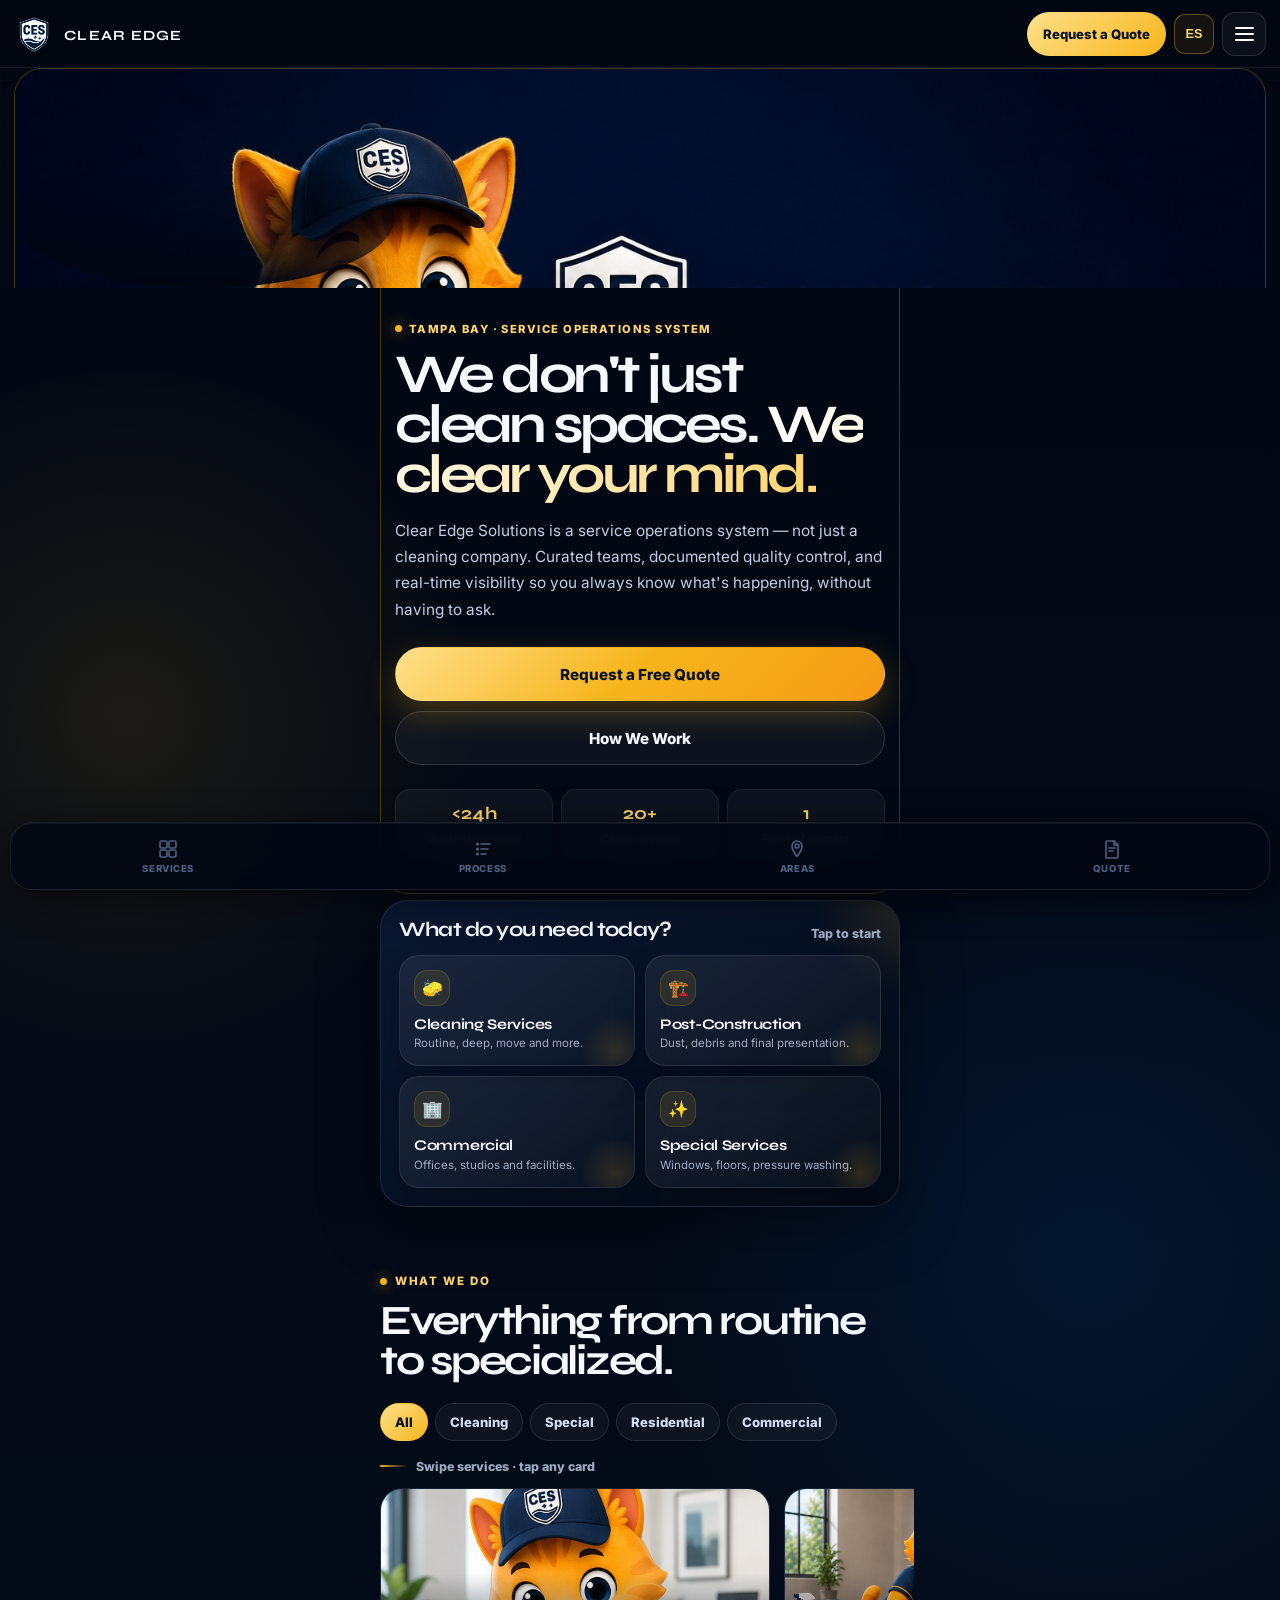
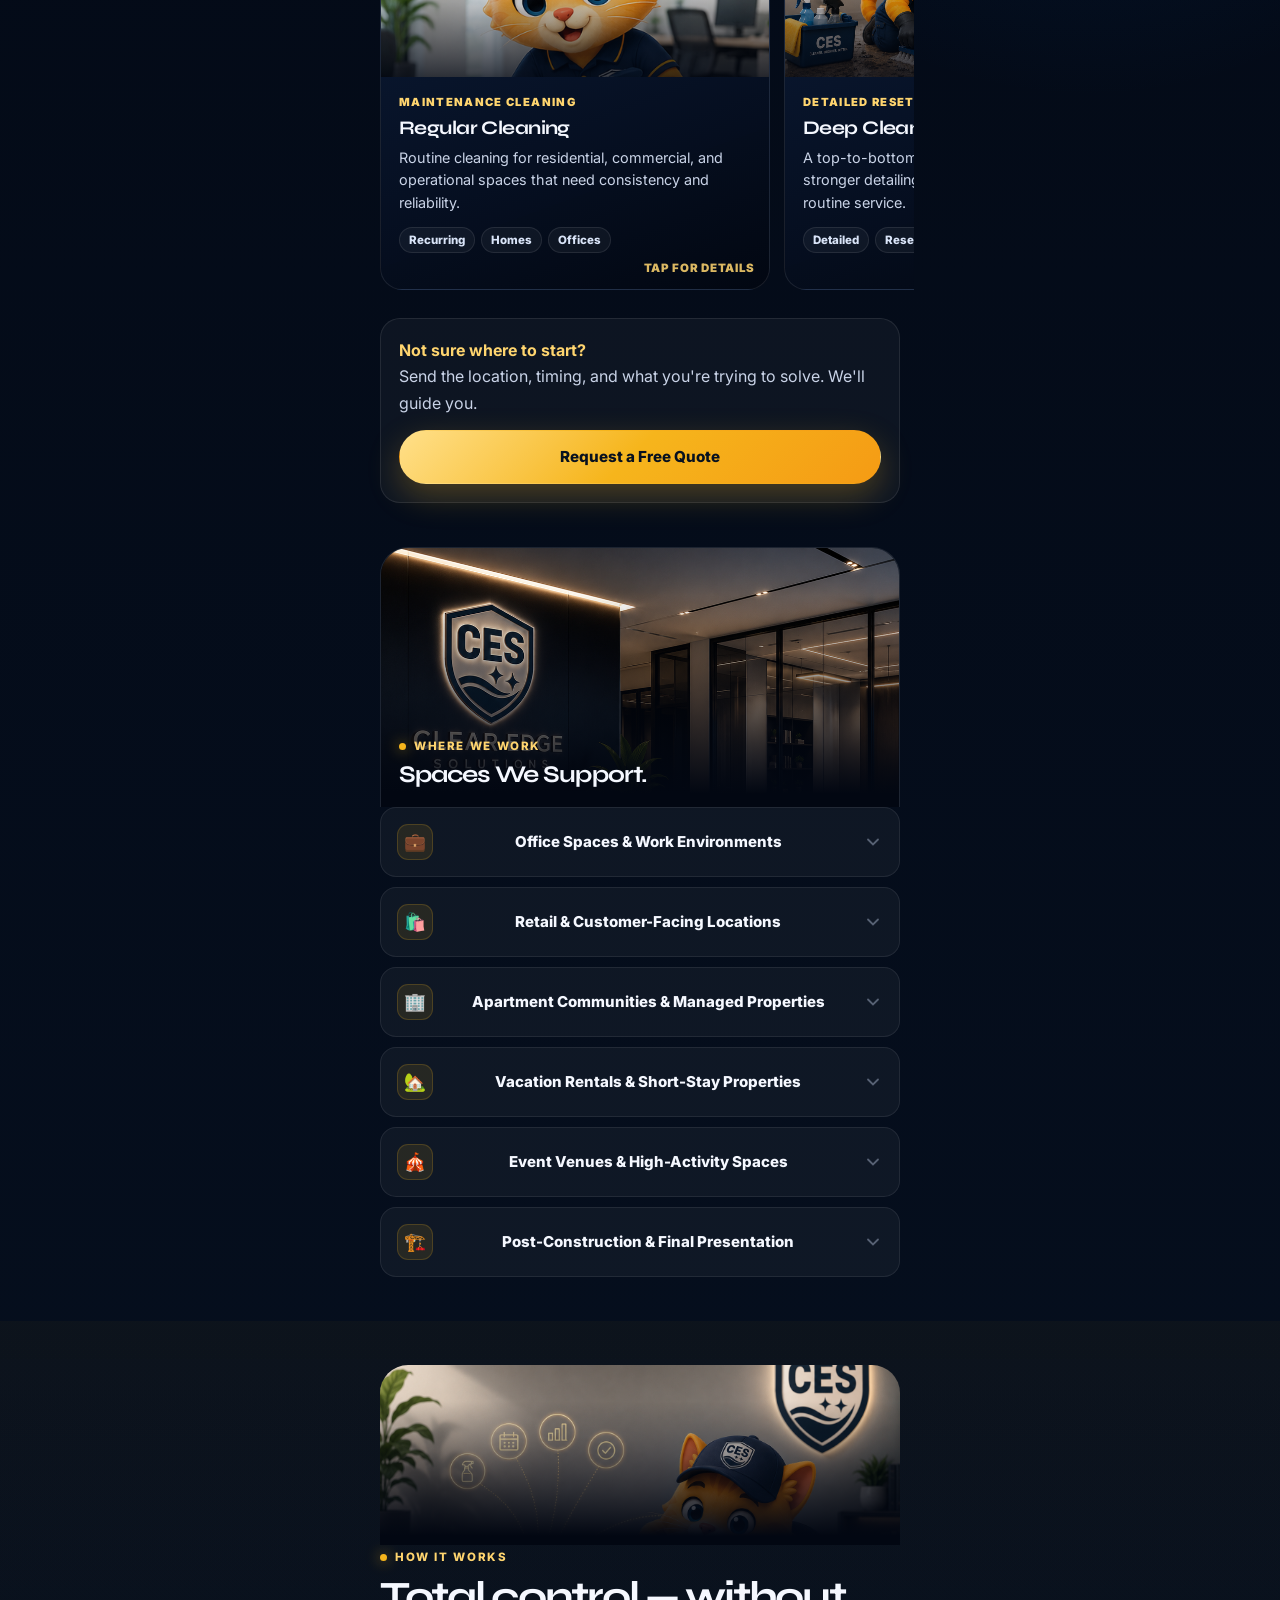
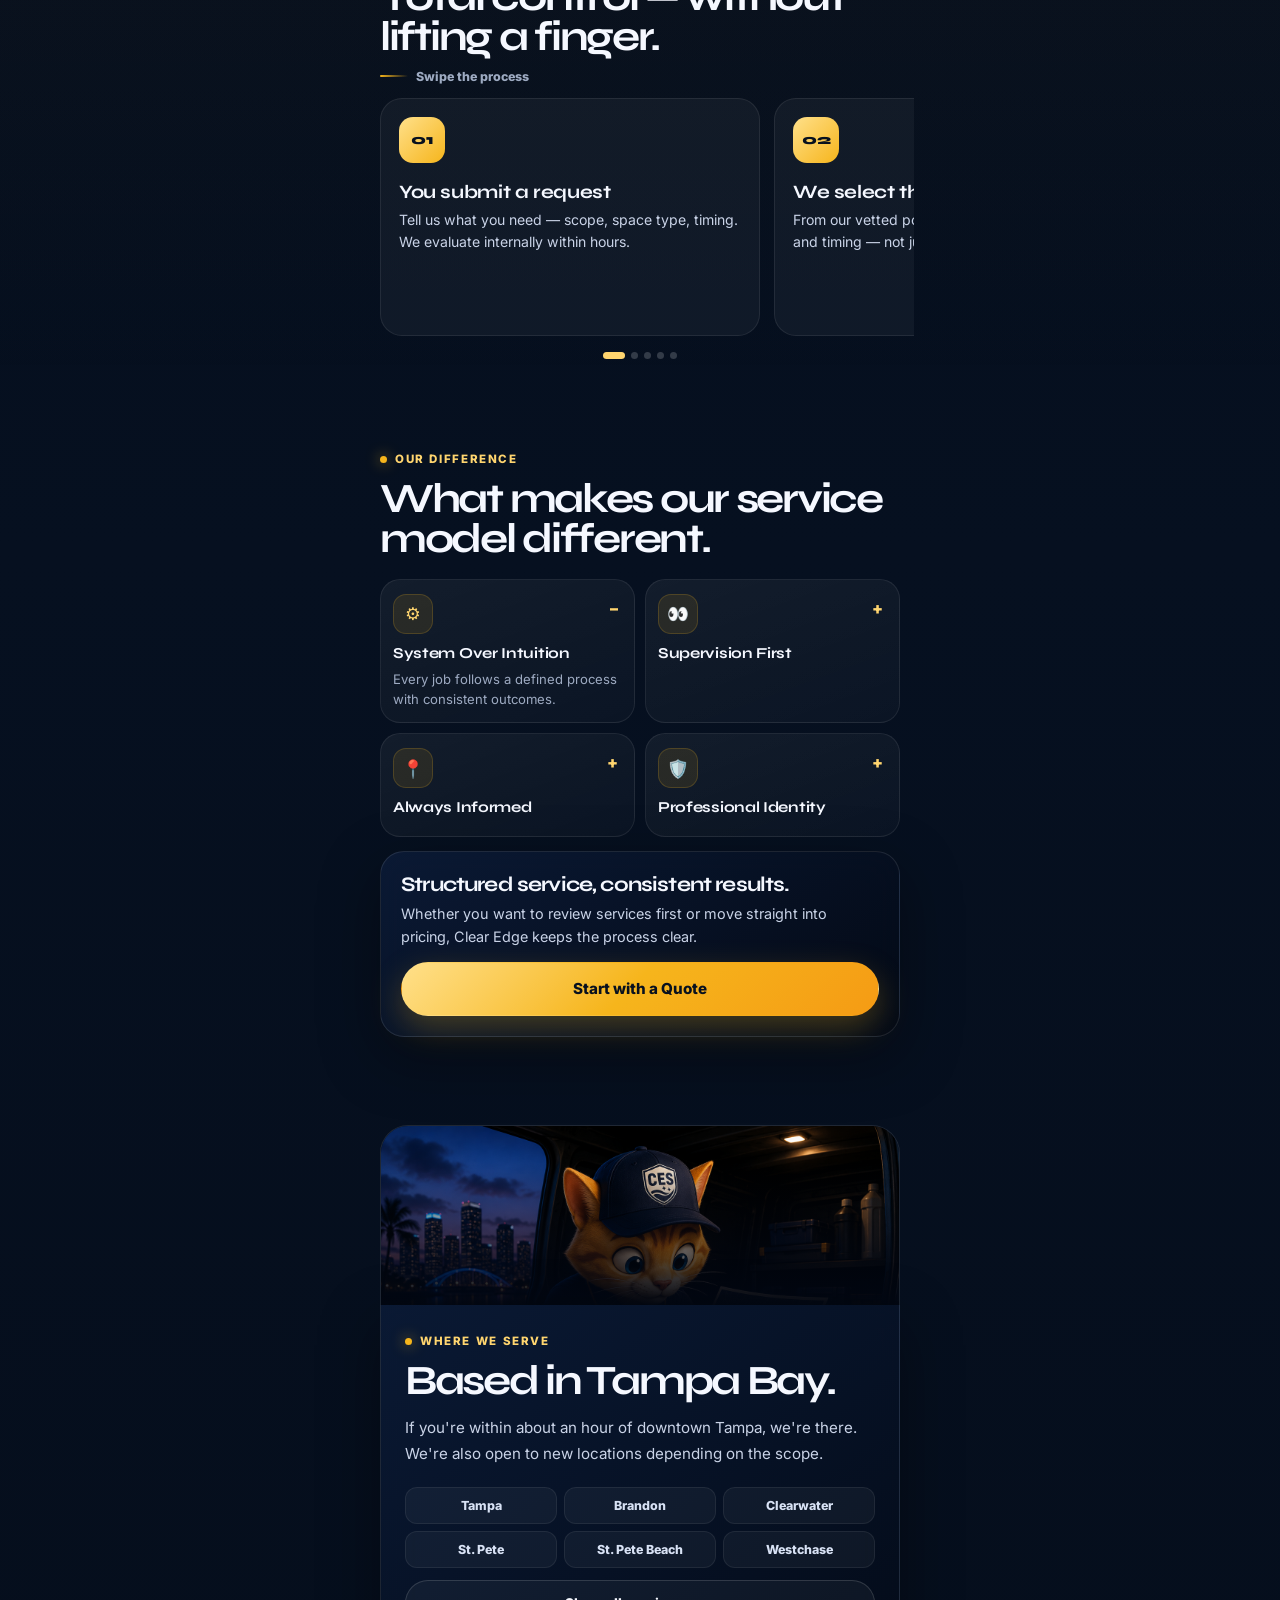
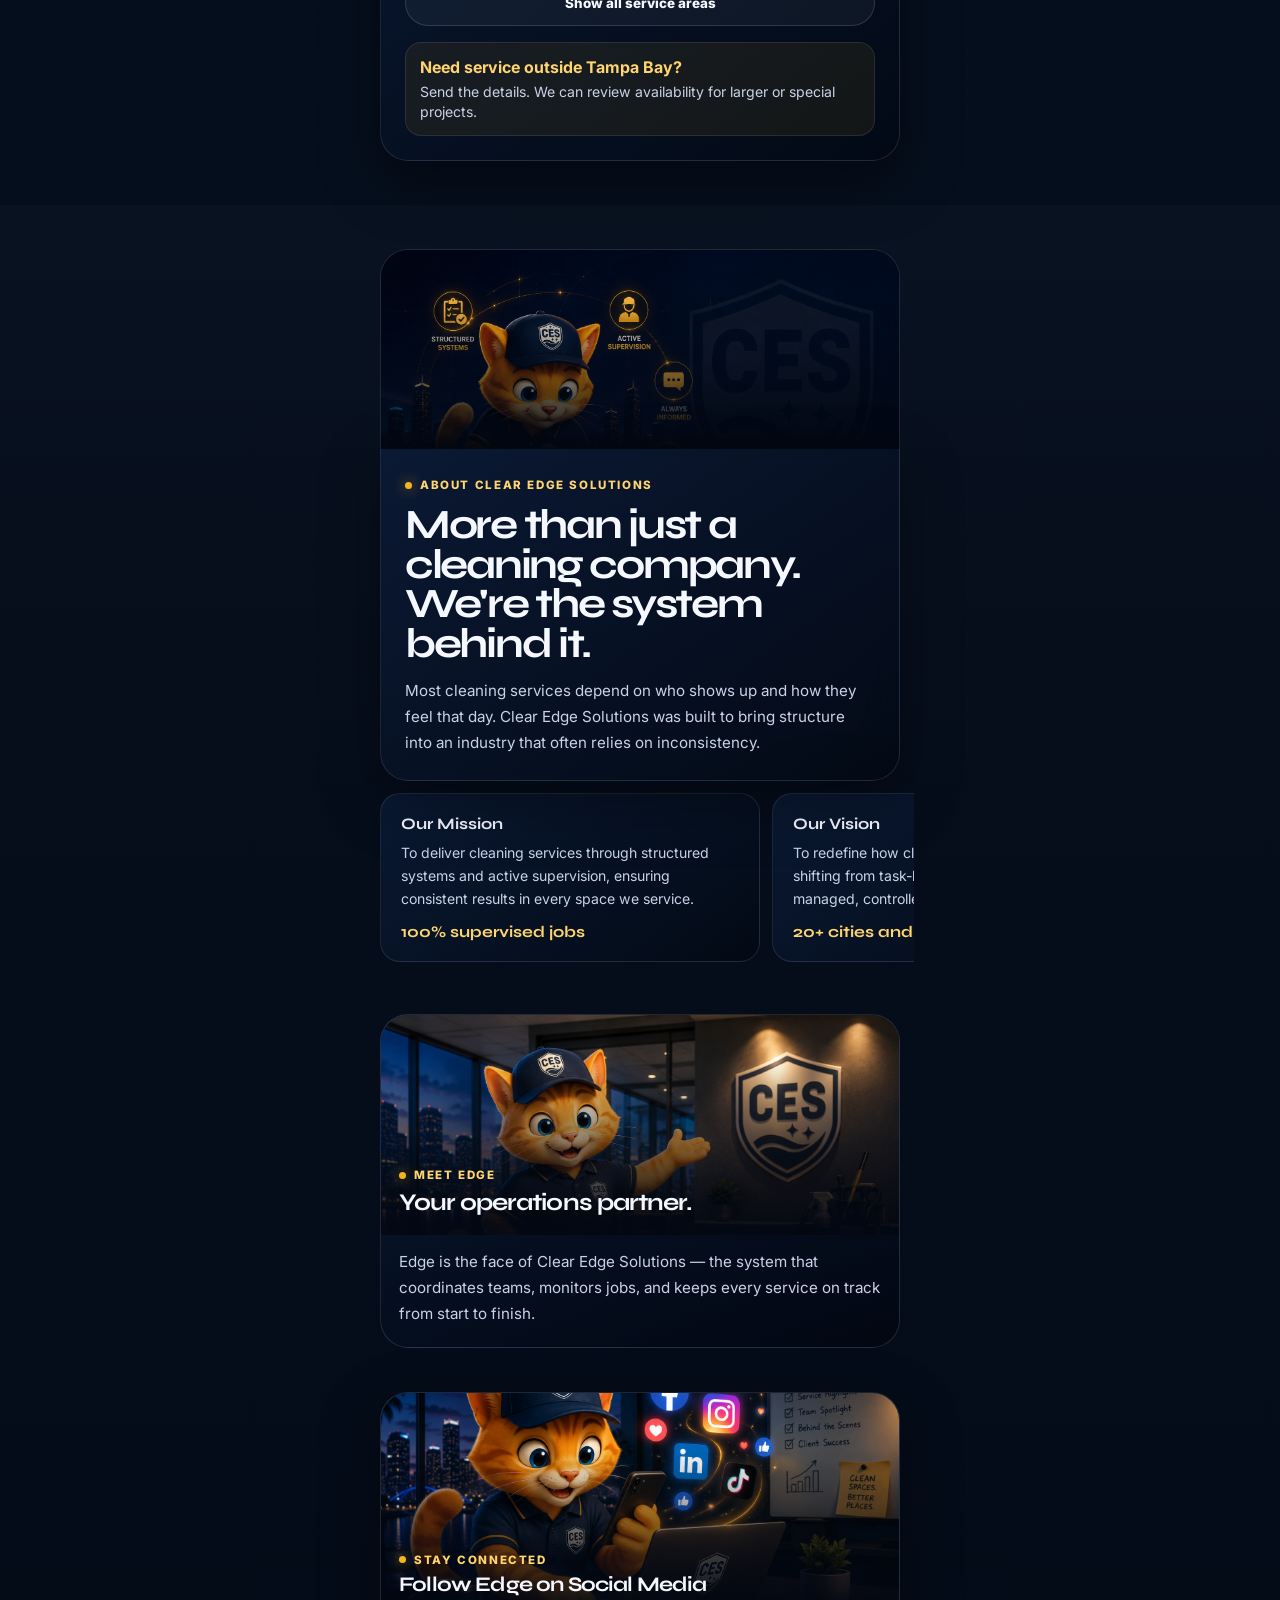
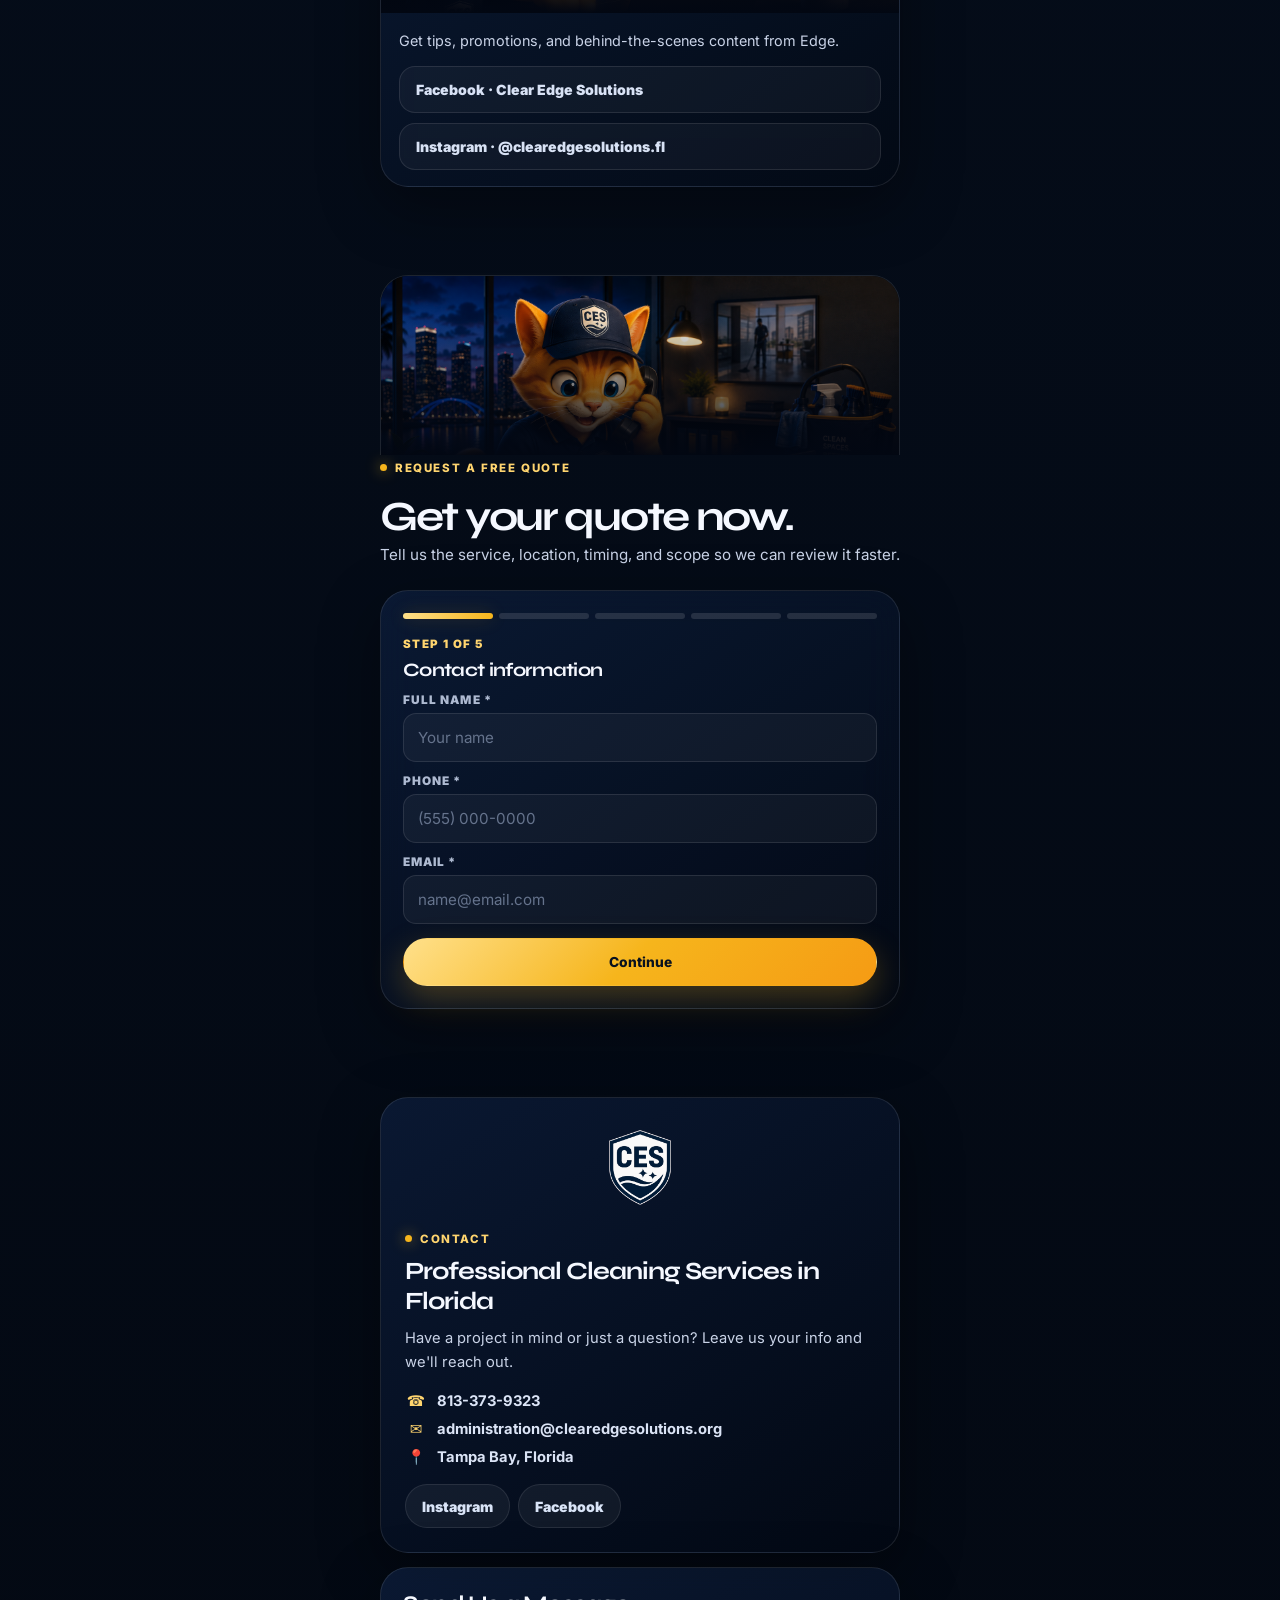
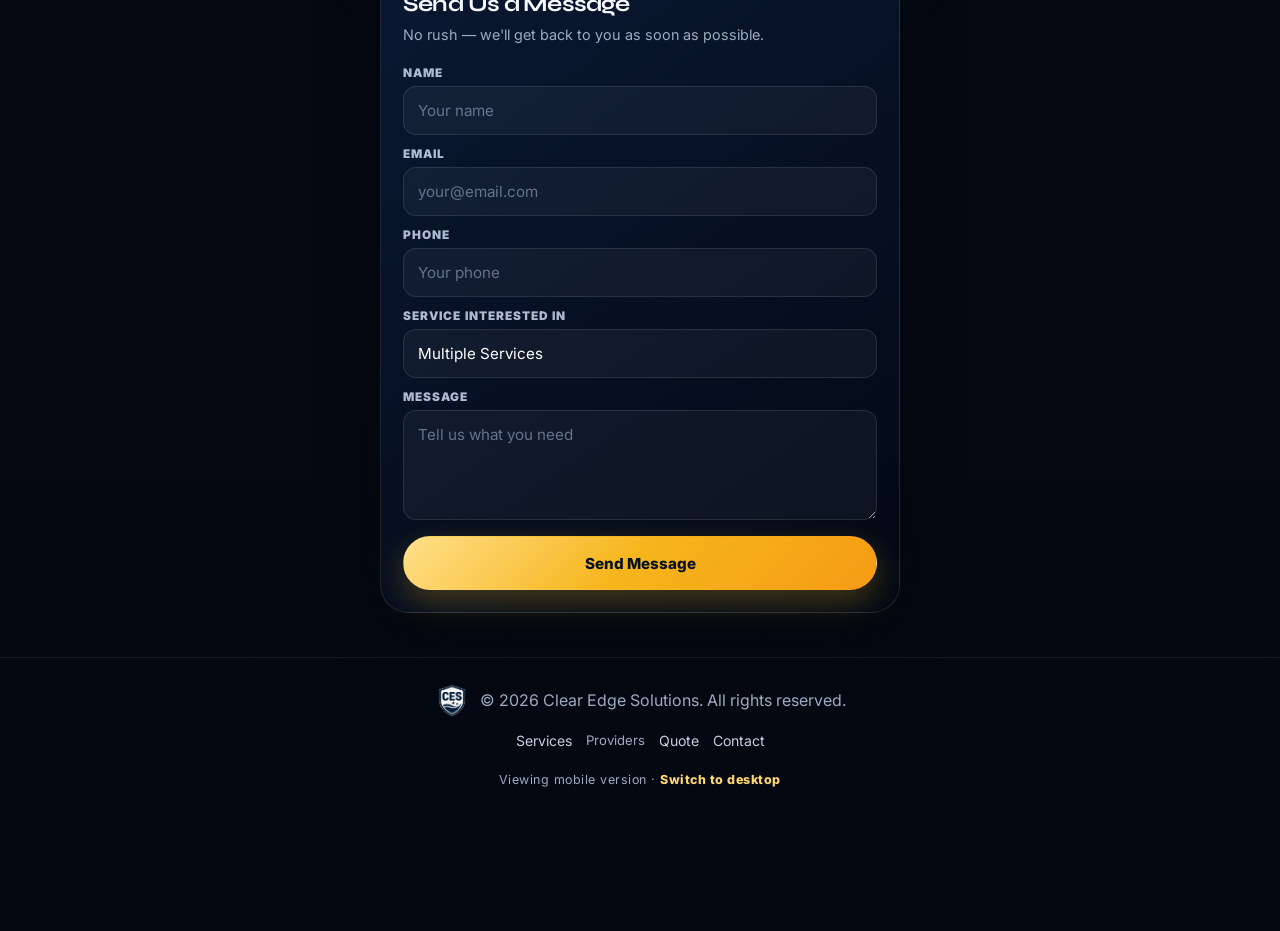
==== mobile.html @ 4d299917 "Add files via upload" ====
<!DOCTYPE html>
<html lang="en">
<head>
  <meta charset="utf-8" />
  <meta name="viewport" content="width=device-width, initial-scale=1, maximum-scale=1" />
  <title>Clear Edge Solutions — Mobile</title>
  <meta name="description" content="Professional cleaning services in Tampa Bay, Florida. Structured systems, reliable results." />
  <link rel="icon" type="image/png" href="assets/logo-ces.png" />
  <link rel="preconnect" href="https://fonts.googleapis.com">
  <link rel="preconnect" href="https://fonts.gstatic.com" crossorigin>
  <link href="https://fonts.googleapis.com/css2?family=Inter:wght@400;500;600;700;800;900&family=Syne:wght@600;700;800&display=swap" rel="stylesheet">
  <style>
    :root {
      --navy-950: #020712;
      --navy-900: #051123;
      --navy-850: #07172d;
      --navy-800: #0b1e3b;
      --navy-700: #0f2b52;
      --ink: #f5f8ff;
      --muted: #9eabc2;
      --muted-2: #c9d3e7;
      --gold: #f6b51c;
      --gold-2: #ffd56f;
      --orange: #ff9f1c;
      --line: rgba(255,255,255,.1);
      --glass: rgba(255,255,255,.055);
      --radius-xl: 28px;
      --radius-lg: 22px;
      --radius-md: 16px;
      --shadow: 0 20px 60px rgba(0,0,0,.36);
      --nav-h: 68px;
    }
    * { box-sizing: border-box; -webkit-tap-highlight-color: transparent; }
    html { scroll-behavior: smooth; overflow-x: hidden; }
    body {
      margin: 0;
      width: 100%;
      max-width: 100%;
      background:
        radial-gradient(circle at 10% 8%, rgba(246,181,28,.1), transparent 22rem),
        radial-gradient(circle at 85% 14%, rgba(0,88,180,.16), transparent 28rem),
        linear-gradient(180deg, var(--navy-950) 0%, #061020 42%, #030811 100%);
      color: var(--ink);
      font-family: Inter, system-ui, -apple-system, sans-serif;
      font-size: 16px;
      overflow-x: hidden;
    }
    body::before {
      content: "";
      position: fixed;
      inset: 0;
      pointer-events: none;
      background-image: linear-gradient(rgba(255,255,255,.02) 1px, transparent 1px),
        linear-gradient(90deg, rgba(255,255,255,.02) 1px, transparent 1px);
      background-size: 40px 40px;
      mask-image: linear-gradient(to bottom, rgba(0,0,0,.6), transparent 60%);
      z-index: -1;
    }
    img { display: block; max-width: 100%; }
    a { color: inherit; text-decoration: none; }
    .container { width: calc(100% - 28px); margin-inline: auto; max-width: 520px; }
    section { scroll-margin-top: calc(var(--nav-h) + 16px); }

    /* ── Tokens reused ── */
    .eyebrow {
      display: inline-flex; align-items: center; gap: 8px;
      color: var(--gold-2); font-weight: 800; letter-spacing: .14em;
      text-transform: uppercase; font-size: .72rem; width: fit-content;
    }
    .eyebrow::before {
      content: ""; width: 7px; height: 7px; border-radius: 999px;
      background: var(--gold); box-shadow: 0 0 14px rgba(246,181,28,.75); flex-shrink: 0;
    }
    .section-title {
      font-family: Syne, Inter, sans-serif;
      font-size: clamp(1.9rem, 7.5vw, 2.6rem);
      line-height: .96; letter-spacing: -.055em; margin: 12px 0 14px;
    }
    .section-sub { color: var(--muted-2); font-size: .95rem; line-height: 1.7; margin: 0; }
    .gold { color: var(--gold-2); }
    .surface {
      border: 1px solid var(--line);
      background: linear-gradient(145deg, rgba(12,28,57,.82), rgba(3,9,20,.82));
      box-shadow: var(--shadow); backdrop-filter: blur(18px);
    }
    .btn {
      display: inline-flex; align-items: center; justify-content: center; gap: 8px;
      min-height: 54px; padding: 0 22px; border-radius: 999px;
      border: 1px solid transparent; font-weight: 800; cursor: pointer;
      transition: transform .18s ease, box-shadow .18s ease;
      font-size: .95rem; font-family: inherit;
    }
    .btn-primary {
      color: #08111f;
      background: linear-gradient(135deg, #ffe08a, var(--gold) 48%, #f59b14);
      box-shadow: 0 12px 32px rgba(246,181,28,.26);
    }
    .btn-primary:active { transform: scale(.97); }
    .btn-secondary {
      color: var(--ink); border-color: rgba(255,255,255,.14);
      background: rgba(255,255,255,.045);
    }
    .btn-full { width: 100%; }

    /* ── Navigation ── */
    .nav {
      position: fixed; inset: 0 0 auto 0; height: var(--nav-h); z-index: 50;
      background: rgba(2,7,18,.82); border-bottom: 1px solid rgba(255,255,255,.08);
      backdrop-filter: blur(22px);
    }
    .nav-inner {
      height: 100%; display: flex; align-items: center;
      justify-content: space-between; gap: 10px;
      padding-inline: 14px;
    }
    .brand { display: flex; align-items: center; gap: 10px; }
    .brand-logo { width: 40px; height: 40px; object-fit: contain; }
    .brand-wordmark strong {
      font-family: Syne, Inter, sans-serif; font-size: .88rem;
      letter-spacing: .09em; text-transform: uppercase;
    }
    .brand-wordmark span { display: none; }
    .nav-right { display: flex; align-items: center; gap: 8px; }
    .nav-quote {
      display: flex; align-items: center; height: 44px; padding: 0 16px;
      border-radius: 999px; background: linear-gradient(135deg, #ffe08a, var(--gold));
      color: #08111f; font-weight: 800; font-size: .82rem; white-space: nowrap;
    }
    .lang-btn {
      width: 40px; height: 40px; border-radius: 11px;
      border: 1px solid rgba(246,181,28,.35); background: rgba(246,181,28,.08);
      color: var(--gold-2); font-weight: 900; font-size: .8rem; cursor: pointer;
      display: flex; align-items: center; justify-content: center;
    }
    .menu-btn {
      width: 44px; height: 44px; border-radius: 13px;
      border: 1px solid rgba(255,255,255,.12); background: rgba(255,255,255,.04);
      color: white; cursor: pointer; display: flex; flex-direction: column;
      align-items: center; justify-content: center; gap: 4px;
    }
    .menu-btn span { display: block; width: 19px; height: 2px; background: currentColor; border-radius: 99px; }
    .mobile-drawer {
      display: none; position: fixed; top: 0; right: 0; bottom: 0;
      width: min(80vw, 320px); z-index: 60;
      background: rgba(3,10,22,.97); border-left: 1px solid rgba(255,255,255,.1);
      backdrop-filter: blur(24px); box-shadow: -20px 0 60px rgba(0,0,0,.4);
      padding: 80px 20px 30px; flex-direction: column; gap: 6px;
      overflow-y: auto;
    }
    .mobile-drawer.open { display: flex; }
    .drawer-close {
      position: absolute; top: 18px; right: 18px; width: 44px; height: 44px;
      border-radius: 50%; border: 1px solid rgba(255,255,255,.15);
      background: rgba(255,255,255,.05); color: white; cursor: pointer;
      font-size: 1.25rem; display: flex; align-items: center; justify-content: center;
    }
    .mobile-drawer a {
      padding: 14px 16px; border-radius: 14px; color: #d5dfef;
      font-weight: 800; font-size: 1rem; transition: .15s ease;
    }
    .mobile-drawer a:active { background: rgba(246,181,28,.1); color: var(--gold-2); }
    .drawer-overlay {
      display: none; position: fixed; inset: 0; z-index: 59;
      background: rgba(0,0,0,.4); backdrop-filter: blur(2px);
    }
    .drawer-overlay.open { display: block; }

    /* ── Hero ── */
    .hero { padding-top: var(--nav-h); }
    .hero-stage {
      width: 100%; height: 380px; position: relative; overflow: hidden;
      background:
        radial-gradient(circle at 42% 20%, rgba(246,181,28,.2), transparent 18rem),
        radial-gradient(circle at 88% 70%, rgba(27,112,220,.18), transparent 18rem),
        linear-gradient(160deg, rgba(16,39,76,.9), rgba(3,8,18,.98));
      border-bottom: 1px solid rgba(246,181,28,.15);
    }
    .hero-stage::after {
      content: ""; position: absolute; width: 380px; height: 380px;
      left: -120px; bottom: -150px; border-radius: 50%;
      background: radial-gradient(circle, rgba(246,181,28,.22), transparent 65%);
      animation: heroGlow 6s ease-in-out infinite alternate;
    }
    .hero-logo-bg {
      position: absolute; width: 75%; right: -10%; top: 5%;
      opacity: .06; filter: grayscale(1); z-index: 0;
    }
    .hero-motion-lines {
      position: absolute; inset: 0; pointer-events: none; z-index: 2; overflow: hidden;
    }
    .hero-motion-lines span {
      position: absolute; height: 2px; border-radius: 999px;
      background: linear-gradient(90deg, transparent, rgba(255,213,111,.8), transparent);
      filter: drop-shadow(0 0 8px rgba(246,181,28,.4));
      opacity: .55; transform: rotate(-12deg);
      animation: motionSweep 3.8s linear infinite;
    }
    .hero-motion-lines span:nth-child(1) { width: 200px; top: 40%; left: -28%; animation-delay: 0s; }
    .hero-motion-lines span:nth-child(2) { width: 140px; top: 62%; left: -35%; animation-delay: 1.3s; opacity: .35; }
    .hero-motion-lines span:nth-child(3) { width: 170px; top: 78%; left: -30%; animation-delay: 2.5s; opacity: .45; }
    .hero-sparkles { position: absolute; inset: 0; pointer-events: none; z-index: 5; }
    .hero-sparkles span {
      position: absolute; width: 8px; height: 8px; background: var(--gold-2);
      clip-path: polygon(50% 0, 64% 36%, 100% 50%, 64% 64%, 50% 100%, 36% 64%, 0 50%, 36% 36%);
      filter: drop-shadow(0 0 10px rgba(246,181,28,.7));
      animation: sparklePulse 2.8s ease-in-out infinite;
    }
    .hero-sparkles span:nth-child(1) { right: 16%; top: 28%; }
    .hero-sparkles span:nth-child(2) { right: 32%; bottom: 22%; animation-delay: .9s; transform: scale(.75); }
    .hero-sparkles span:nth-child(3) { left: 18%; top: 18%; animation-delay: 1.6s; transform: scale(.6); }
    .hero-mascot {
      position: absolute; width: min(74%, 300px);
      right: -4%; bottom: -2%; z-index: 4;
      filter: drop-shadow(0 24px 40px rgba(0,0,0,.44));
      animation: edgeFloat 4.8s ease-in-out infinite;
    }
    .hero-scene-card {
      position: absolute; left: 12px; top: 18px;
      width: 48%; border-radius: 18px; overflow: hidden;
      border: 1px solid rgba(255,255,255,.14); transform: rotate(-1.5deg);
      box-shadow: 0 18px 50px rgba(0,0,0,.38); z-index: 3;
    }
    .hero-scene-card img { width: 100%; aspect-ratio: 1; object-fit: cover; }
    .hero-scene-card::after {
      content: ""; position: absolute; inset: 0;
      background: linear-gradient(135deg, rgba(255,255,255,.14), transparent 28%);
    }
    .hero-copy {
      padding: 28px 14px 36px;
      background: linear-gradient(180deg, rgba(2,7,18,.12), transparent);
    }
    .hero-label {
      display: inline-flex; align-items: center; gap: 7px;
      color: var(--gold-2); font-weight: 800; letter-spacing: .13em;
      text-transform: uppercase; font-size: .7rem; margin-bottom: 14px;
    }
    .hero-label::before {
      content: ""; width: 7px; height: 7px; border-radius: 999px;
      background: var(--gold); box-shadow: 0 0 14px rgba(246,181,28,.75);
    }
    .hero h1 {
      font-family: Syne, Inter, sans-serif;
      font-size: clamp(2.5rem, 10vw, 3.4rem);
      line-height: .92; letter-spacing: -.065em; margin: 0 0 18px;
    }
    .hero h1 span {
      background: linear-gradient(90deg, #fff, var(--gold-2));
      -webkit-background-clip: text; background-clip: text; color: transparent;
    }
    .hero-text { color: #c4cee2; line-height: 1.72; font-size: .96rem; margin: 0 0 24px; }
    .hero-ctas { display: flex; flex-direction: column; gap: 10px; margin-bottom: 24px; }
    .hero-trust { display: grid; grid-template-columns: repeat(3,1fr); gap: 8px; }
    .trust-item {
      padding: 13px 10px; border-radius: 15px;
      background: rgba(255,255,255,.042); border: 1px solid rgba(255,255,255,.075);
      text-align: center;
    }
    .trust-item strong {
      display: block; color: var(--gold-2);
      font-family: Syne, Inter, sans-serif; font-size: 1.1rem; margin-bottom: 3px;
    }
    .trust-item span { color: var(--muted); font-size: .72rem; line-height: 1.3; }

    /* ── Section spacing ── */
    .section-pad { padding: 44px 0; }
    .section-head { margin-bottom: 22px; }

    /* ── Services ── */
    .filter-row {
      display: flex; gap: 7px; overflow-x: auto; padding-bottom: 6px;
      scrollbar-width: none; -webkit-overflow-scrolling: touch; margin-bottom: 18px;
    }
    .filter-row::-webkit-scrollbar { display: none; }
    .filter-btn {
      border: 1px solid rgba(255,255,255,.1); background: rgba(255,255,255,.04);
      color: #d3ddf0; font-weight: 800; border-radius: 999px;
      padding: 10px 14px; cursor: pointer; white-space: nowrap; flex-shrink: 0;
      font-size: .82rem; font-family: inherit;
    }
    .filter-btn.active, .filter-btn:active {
      color: #08111f;
      background: linear-gradient(135deg, #ffe08a, var(--gold));
      border-color: rgba(246,181,28,.45);
    }
    .services-list { display: grid; gap: 12px; }
    .svc-card {
      border-radius: var(--radius-lg); overflow: hidden; position: relative;
      border: 1px solid rgba(255,255,255,.09);
      background: linear-gradient(160deg, rgba(13,31,61,.92), rgba(2,7,18,.98));
      cursor: pointer; transition: border-color .22s ease;
    }
    .svc-card:active { border-color: rgba(246,181,28,.35); }
    .svc-art { height: 200px; overflow: hidden; position: relative; background: #09172d; }
    .svc-art::after {
      content: ""; position: absolute; inset: 0;
      background: linear-gradient(180deg, transparent 45%, rgba(2,7,18,.78));
    }
    .svc-art img { width: 100%; height: 100%; object-fit: cover; }
    .svc-body { padding: 18px; }
    .svc-kicker { color: var(--gold-2); font-size: .7rem; font-weight: 900; letter-spacing: .12em; text-transform: uppercase; }
    .svc-body h3 { font-family: Syne, Inter, sans-serif; margin: 7px 0 8px; font-size: 1.2rem; letter-spacing: -.03em; }
    .svc-body p { color: var(--muted-2); line-height: 1.58; margin: 0 0 12px; font-size: .9rem; }
    .svc-tags { display: flex; flex-wrap: wrap; gap: 6px; }
    .svc-tags span {
      color: #d9e4f8; border: 1px solid rgba(255,255,255,.09);
      background: rgba(255,255,255,.045); border-radius: 999px;
      padding: 5px 9px; font-size: .72rem; font-weight: 800;
    }
    .svc-badge {
      position: absolute; width: 36px; height: 36px; right: 14px; top: -50px;
      padding: 6px; object-fit: contain; border-radius: 50%;
      background: rgba(2,7,18,.82); border: 1px solid rgba(246,181,28,.4);
      box-shadow: 0 8px 18px rgba(0,0,0,.4); z-index: 3;
    }
    .svc-card[data-hidden="true"] { display: none; }

    /* ── Spaces ── */
    .spaces-hero {
      width: 100%; height: 260px; border-radius: var(--radius-xl) var(--radius-xl) 0 0;
      overflow: hidden; position: relative; margin-bottom: 0;
      border: 1px solid rgba(255,255,255,.1); border-bottom: none;
    }
    .spaces-hero img { width: 100%; height: 100%; object-fit: cover; object-position: center 38%; }
    .spaces-hero::after {
      content: ""; position: absolute; inset: 0;
      background: linear-gradient(180deg, transparent 18%, rgba(2,7,18,1) 95%);
    }
    .spaces-hero-copy {
      position: absolute; bottom: 18px; left: 18px; right: 18px; z-index: 2;
    }
    .spaces-hero-copy h2 {
      font-family: Syne, Inter, sans-serif; font-size: 1.5rem;
      letter-spacing: -.04em; margin: 6px 0 0;
    }
    .spaces-accordion { display: grid; gap: 10px; }
    .space-item {
      border-radius: var(--radius-md); border: 1px solid rgba(255,255,255,.08);
      background: rgba(255,255,255,.042); overflow: hidden;
    }
    .space-toggle {
      display: flex; align-items: center; justify-content: space-between;
      gap: 12px; padding: 16px 16px; cursor: pointer; font-weight: 800;
      font-size: .94rem;
    }
    .space-toggle .icon {
      width: 36px; height: 36px; border-radius: 11px; flex-shrink: 0;
      display: grid; place-items: center; background: rgba(246,181,28,.1);
      border: 1px solid rgba(246,181,28,.18); color: var(--gold-2); font-size: 1.1rem;
    }
    .space-toggle .chevron {
      width: 20px; height: 20px; flex-shrink: 0; opacity: .5; transition: transform .2s ease;
    }
    .space-item.open .chevron { transform: rotate(180deg); }
    .space-content {
      max-height: 0; overflow: hidden; transition: max-height .28s ease;
    }
    .space-item.open .space-content { max-height: 300px; }
    .space-inner { padding: 0 16px 16px; color: var(--muted); line-height: 1.58; font-size: .9rem; }
    .space-inner ul {
      margin: 10px 0 0; padding: 0; list-style: none;
      display: flex; flex-wrap: wrap; gap: 6px;
    }
    .space-inner li {
      border: 1px solid rgba(255,255,255,.09); background: rgba(255,255,255,.04);
      border-radius: 999px; padding: 5px 9px; color: #d9e4f8;
      font-size: .72rem; font-weight: 800;
    }

    /* ── Process ── */
    .process-img {
      width: 100%; height: 220px; border-radius: var(--radius-xl) var(--radius-xl) 0 0;
      overflow: hidden; position: relative; margin-bottom: 0;
      border-bottom: none;
    }
    .process-img img { width: 100%; height: 100%; object-fit: cover; object-position: center 22%; }
    .process-img::after {
      content: ""; position: absolute; inset: 0;
      background: linear-gradient(180deg, transparent 20%, rgba(2,7,18,1) 95%);
    }
    .steps { display: grid; gap: 12px; }
    .step {
      display: grid; grid-template-columns: 52px 1fr; gap: 14px;
      padding: 18px; border-radius: 22px;
      background: rgba(255,255,255,.042); border: 1px solid rgba(255,255,255,.08);
    }
    .step-num {
      width: 46px; height: 46px; border-radius: 14px;
      display: grid; place-items: center; color: #07101e;
      background: linear-gradient(135deg, #ffe08a, var(--gold));
      font-weight: 900; font-family: Syne, Inter, sans-serif; font-size: .88rem;
    }
    .step h3 { margin: 0 0 6px; font-family: Syne, Inter, sans-serif; font-size: 1.05rem; letter-spacing: -.02em; }
    .step p { margin: 0; color: var(--muted-2); line-height: 1.6; font-size: .88rem; }

    /* ── Why ── */
    .why-grid { display: grid; grid-template-columns: 1fr 1fr; gap: 10px; margin-top: 20px; }
    .why-card {
      border-radius: 20px; padding: 18px;
      background: linear-gradient(160deg, rgba(255,255,255,.055), rgba(255,255,255,.022));
      border: 1px solid rgba(255,255,255,.08); position: relative; overflow: hidden;
    }
    .why-icon {
      width: 40px; height: 40px; display: grid; place-items: center;
      border-radius: 13px; background: rgba(246,181,28,.1);
      color: var(--gold-2); border: 1px solid rgba(246,181,28,.18);
      margin-bottom: 12px; font-size: 1.1rem;
    }
    .why-card h3 { margin: 0 0 7px; font-family: Syne, Inter, sans-serif; font-size: .95rem; letter-spacing: -.02em; }
    .why-card p { margin: 0; color: var(--muted); font-size: .82rem; line-height: 1.55; }
    .why-banner {
      margin-top: 14px; border-radius: var(--radius-xl); padding: 20px;
      display: grid; gap: 14px; align-items: center;
    }
    .why-banner h3 { font-family: Syne, Inter, sans-serif; font-size: 1.3rem; margin: 0 0 6px; letter-spacing: -.04em; }
    .why-banner p { margin: 0; color: var(--muted-2); font-size: .9rem; line-height: 1.55; }

    /* ── Areas ── */
    .areas-copy { border-radius: var(--radius-xl); padding: 24px; }
    .city-grid {
      display: grid; grid-template-columns: repeat(3,1fr); gap: 7px; margin-top: 20px;
    }
    .city {
      border-radius: 12px; padding: 10px 6px; text-align: center;
      background: rgba(255,255,255,.042); border: 1px solid rgba(255,255,255,.07);
      color: #d8e2f5; font-weight: 800; font-size: .78rem;
    }

    /* ── About ── */
    .about-card { border-radius: var(--radius-xl); padding: 24px; }
    .about-points { display: grid; gap: 10px; margin-top: 18px; }
    .about-point {
      padding: 14px; border-radius: 16px;
      background: rgba(255,255,255,.042); border: 1px solid rgba(255,255,255,.07);
      color: #d7e1f5; line-height: 1.55; font-size: .9rem;
    }
    .mission-grid { display: grid; gap: 10px; margin-top: 10px; }
    .mission-card {
      border-radius: 20px; padding: 20px;
      background: linear-gradient(145deg, rgba(12,28,57,.82), rgba(3,9,20,.82));
      border: 1px solid rgba(255,255,255,.1);
    }
    .mission-card h3 { margin: 0 0 8px; font-family: Syne, Inter, sans-serif; font-size: 1rem; }
    .mission-card p { margin: 0; color: var(--muted-2); line-height: 1.65; font-size: .88rem; }
    .mission-card strong { color: var(--gold-2); display: block; margin-top: 12px; font-family: Syne, Inter, sans-serif; font-size: 1rem; }

    /* ── Forms ── */
    .form-card { border-radius: var(--radius-xl); padding: 22px; }
    .form-card h3 { margin: 0 0 6px; font-family: Syne, Inter, sans-serif; font-size: 1.4rem; letter-spacing: -.035em; }
    .form-sub { color: var(--muted); margin: 0 0 20px; line-height: 1.6; font-size: .9rem; }
    .field { display: grid; gap: 6px; margin-bottom: 12px; }
    label { color: #aebad1; font-size: .74rem; text-transform: uppercase; letter-spacing: .09em; font-weight: 900; }
    input, select, textarea {
      width: 100%; border: 1px solid rgba(255,255,255,.1);
      background: rgba(255,255,255,.042); color: white; border-radius: 13px;
      padding: 14px 14px; font: inherit; font-size: .95rem; outline: none;
      transition: border-color .18s ease, box-shadow .18s ease;
      -webkit-appearance: none; appearance: none;
    }
    textarea { min-height: 110px; resize: vertical; }
    select option { background: #08172e; color: white; }
    input::placeholder, textarea::placeholder { color: #65738c; }
    input:focus, select:focus, textarea:focus {
      border-color: rgba(246,181,28,.45);
      box-shadow: 0 0 0 3px rgba(246,181,28,.09);
    }
    .form-section-title { font-family: Syne, Inter, sans-serif; font-weight: 800; font-size: 1rem; margin: 22px 0 10px; color: #fff; }
    .check-grid { display: grid; gap: 8px; }
    .check-card {
      display: flex; gap: 10px; align-items: flex-start; padding: 12px;
      border-radius: 14px; border: 1px solid rgba(255,255,255,.08);
      background: rgba(255,255,255,.032); color: #d8e2f5; font-weight: 700;
      font-size: .86rem; line-height: 1.35; cursor: pointer;
    }
    .check-card input { accent-color: var(--gold); width: auto; margin-top: 2px; border: none; background: none; padding: 0; flex-shrink: 0; }

    /* ── Contact ── */
    .contact-info { border-radius: var(--radius-xl); padding: 24px; margin-bottom: 14px; }
    .contact-logo { width: 88px; height: 88px; object-fit: contain; display: block; margin: 0 auto 16px; }
    .contact-info h2 { font-family: Syne, Inter, sans-serif; font-size: 1.5rem; letter-spacing: -.04em; margin: 0 0 12px; }
    .contact-lines { display: grid; gap: 10px; margin: 18px 0 0; }
    .contact-line { display: flex; gap: 10px; align-items: center; color: #dbe4f6; font-weight: 700; font-size: .92rem; }
    .contact-line span { color: var(--gold-2); width: 22px; text-align: center; flex-shrink: 0; }
    .socials { display: flex; gap: 8px; margin-top: 18px; flex-wrap: wrap; }
    .socials a {
      display: inline-flex; align-items: center; justify-content: center;
      height: 44px; padding: 0 16px; border-radius: 999px;
      background: rgba(255,255,255,.05); border: 1px solid rgba(255,255,255,.09);
      color: #d9e4f7; font-weight: 900; font-size: .88rem;
    }
    .socials a:active { color: #07101e; background: var(--gold); }

    /* ── Footer ── */
    footer { padding: 24px 0 36px; border-top: 1px solid rgba(255,255,255,.08); }
    .footer-inner { display: flex; flex-direction: column; gap: 14px; align-items: center; text-align: center; }
    .footer-brand { display: flex; align-items: center; gap: 10px; color: var(--muted); }
    .footer-brand img { width: 36px; height: 36px; object-fit: contain; }
    .footer-links { display: flex; gap: 14px; flex-wrap: wrap; justify-content: center; }
    .footer-links a { color: #c5d0e4; font-size: .88rem; }
    .switch-hint {
      text-align: center; padding: 10px 0 4px;
      color: var(--muted); font-size: .78rem; letter-spacing: .04em;
    }
    .switch-hint a { color: var(--gold-2); font-weight: 800; }

    /* ── Modal ── */
    .modal-backdrop {
      position: fixed; inset: 0; z-index: 120; display: none;
      place-items: end; padding: 0; background: rgba(2,7,18,.78); backdrop-filter: blur(12px);
    }
    .modal-backdrop.open { display: grid; }
    .service-modal {
      width: 100%; max-height: 88vh; overflow: auto; border-radius: 28px 28px 0 0;
      padding: 0; position: relative;
      background: linear-gradient(145deg, rgba(12,28,57,.96), rgba(3,9,20,.98));
      border: 1px solid rgba(255,255,255,.12); border-bottom: none;
    }
    .modal-header { padding: 22px 22px 0; position: relative; }
    .modal-handle { width: 40px; height: 4px; border-radius: 999px; background: rgba(255,255,255,.2); margin: 0 auto 18px; }
    .modal-header .eyebrow { margin-bottom: 8px; }
    .modal-header h3 { font-family: Syne, Inter, sans-serif; font-size: 1.7rem; letter-spacing: -.05em; margin: 0 0 10px; }
    .modal-header p { margin: 0; color: var(--muted-2); line-height: 1.62; font-size: .9rem; }
    .modal-art { height: 240px; overflow: hidden; margin-top: 16px; background: #09172d; }
    .modal-art img { width: 100%; height: 100%; object-fit: contain; object-position: center; }
    .modal-body { padding: 18px 22px 30px; }
    .modal-box { padding: 16px; border-radius: 18px; border: 1px solid rgba(255,255,255,.09); background: rgba(255,255,255,.04); margin-bottom: 12px; }
    .modal-box h4 { margin: 0 0 10px; font-family: Syne, Inter, sans-serif; font-size: .95rem; }
    .modal-box ul { margin: 0; padding-left: 16px; color: var(--muted-2); line-height: 1.7; font-size: .88rem; }
    .modal-box p { margin: 0; color: var(--muted-2); line-height: 1.7; font-size: .88rem; }
    .modal-actions { display: flex; flex-direction: column; gap: 10px; padding-top: 4px; }
    .modal-close-bar { display: flex; justify-content: flex-end; margin-bottom: 8px; }

    /* ── Social strip ── */
    .social-strip { padding: 0 0 56px; }
    .social-shell { border-radius: var(--radius-xl); padding: 22px; }
    .social-shell h2 { font-family: Syne, Inter, sans-serif; margin: 0 0 6px; font-size: 1.25rem; letter-spacing: -.035em; }
    .social-shell p { margin: 0 0 16px; color: var(--muted-2); font-size: .9rem; line-height: 1.6; }
    .social-pills { display: flex; flex-direction: column; gap: 10px; }
    .social-pill {
      border: 1px solid rgba(255,255,255,.1); background: rgba(255,255,255,.04);
      padding: 14px 16px; border-radius: 16px; font-weight: 900; color: #d8e2f5;
      font-size: .88rem;
    }

    /* ── Edge CTA float ── */
    .float-cta {
      position: fixed; right: 14px; bottom: 14px; z-index: 40;
      display: flex; align-items: center; gap: 8px; padding: 8px 14px 8px 8px;
      border-radius: 999px; background: rgba(2,7,18,.88);
      border: 1px solid rgba(246,181,28,.28); box-shadow: 0 14px 36px rgba(0,0,0,.3);
      backdrop-filter: blur(18px);
    }
    .float-cta img { width: 38px; height: 38px; object-fit: contain; border-radius: 50%; }
    .float-cta b { display: block; color: var(--gold-2); font-size: .78rem; }
    .float-cta span.sub { display: block; color: #d9e4f6; font-size: .72rem; }



    /* ═══════════════════════════════════════════════════════════
       Dynamic mobile redesign overrides
       Goal: app-like navigation, less endless scrolling
    ═══════════════════════════════════════════════════════════ */
    body { padding-bottom: 92px; }

    .hero-stage { height: 260px; border: 1px solid rgba(246,181,28,.28); border-bottom: none; border-radius: var(--radius-xl) var(--radius-xl) 0 0; margin: 0 14px; width: auto; }
    .hero-stage::before {
      content: "";
      position: absolute; inset: auto -20% -18% 8%; height: 55%;
      background: conic-gradient(from 210deg, transparent, rgba(246,181,28,.28), transparent 42%);
      filter: blur(22px); opacity: .55; z-index: 1;
      animation: orbitGlow 8s ease-in-out infinite alternate;
    }
    .hero-arc {
      position: absolute; width: 105%; height: 44%; left: -18%; bottom: 12%;
      border: 1.5px solid rgba(255,213,111,.32); border-left: 0; border-bottom: 0;
      border-radius: 50%; transform: rotate(-12deg); z-index: 2;
      box-shadow: 0 -8px 38px rgba(246,181,28,.18);
    }
    .hero-copy { padding-bottom: 24px; }
    .hero > .container {
      border: 1px solid rgba(246,181,28,.28);
      border-top: none;
      border-radius: 0 0 var(--radius-xl) var(--radius-xl);
      padding-bottom: 8px;
    }

    .quick-actions { padding: 6px 0 34px; }
    .quick-shell {
      border-radius: var(--radius-xl); padding: 18px; position: relative; overflow: hidden;
    }
    .quick-shell::before {
      content: ""; position: absolute; inset: -40% -25% auto auto; width: 220px; height: 220px;
      background: radial-gradient(circle, rgba(246,181,28,.16), transparent 68%); pointer-events: none;
    }
    .quick-head { display:flex; align-items:flex-end; justify-content:space-between; gap:14px; margin-bottom:14px; position:relative; z-index:1; }
    .quick-head h2 {
      font-family: Syne, Inter, sans-serif; font-size: 1.28rem; letter-spacing: -.04em;
      margin: 0; line-height: 1.05;
    }
    .quick-head span { color: var(--muted); font-size: .78rem; font-weight: 800; white-space: nowrap; }
    .quick-grid { display: grid; grid-template-columns: repeat(2, minmax(0, 1fr)); gap: 10px; position:relative; z-index:1; }
    .quick-card {
      min-height: 92px; border-radius: 20px; padding: 14px;
      background: linear-gradient(145deg, rgba(255,255,255,.07), rgba(255,255,255,.025));
      border: 1px solid rgba(255,255,255,.09); display:flex; flex-direction:column; justify-content:space-between;
      box-shadow: 0 14px 32px rgba(0,0,0,.18); position: relative; overflow: hidden;
    }
    .quick-card::after {
      content:""; position:absolute; inset:auto -18px -22px auto; width:72px; height:72px;
      background: radial-gradient(circle, rgba(246,181,28,.15), transparent 68%); pointer-events:none;
    }
    .quick-icon { width: 36px; height: 36px; border-radius: 13px; display:grid; place-items:center;
      background: rgba(246,181,28,.1); border:1px solid rgba(246,181,28,.18); color: var(--gold-2); font-size: 1.05rem; }
    .quick-card strong { display:block; font-family: Syne, Inter, sans-serif; font-size:.92rem; letter-spacing:-.02em; line-height:1.12; margin-top:10px; }
    .quick-card small { color: var(--muted); font-size:.72rem; line-height:1.3; margin-top:4px; display:block; }
    .quick-card:active { transform: scale(.985); border-color: rgba(246,181,28,.34); }

    #services { padding-top: 28px; }
    .filter-row { margin-inline: -14px; padding-inline: 14px; scroll-padding-inline: 14px; }
    .services-list {
      display: flex !important; gap: 14px; overflow-x: auto; overflow-y: hidden;
      margin-inline: -14px; padding: 0 14px 12px; scroll-snap-type: x mandatory;
      scrollbar-width: none; -webkit-overflow-scrolling: touch;
    }
    .services-list::-webkit-scrollbar { display:none; }
    .svc-card { flex: 0 0 min(84vw, 390px); scroll-snap-align: center; min-height: 382px; }
    .svc-card[data-hidden="true"] { display: none !important; }
    .svc-art { height: 188px; }
    .svc-art img { object-fit: cover; object-position: center 20%; }
    .svc-body { min-height: 190px; display:flex; flex-direction:column; }
    .svc-body p { display: -webkit-box; -webkit-line-clamp: 3; -webkit-box-orient: vertical; overflow:hidden; }
    .svc-card::after {
      content: "Tap for details"; position:absolute; right:14px; bottom:14px;
      color: var(--gold-2); font-weight:900; font-size:.72rem; letter-spacing:.06em; text-transform:uppercase;
      opacity:.86;
    }
    html[lang=es] .svc-card::after { content: "Ver detalles"; }
    .svc-tags { padding-bottom: 18px; }
    .swipe-hint {
      display:flex; align-items:center; gap:8px; color: var(--muted); font-size:.78rem; font-weight:800;
      margin: -6px 0 14px;
    }
    .swipe-hint::before { content:""; width:28px; height:2px; border-radius:99px; background:linear-gradient(90deg,var(--gold),transparent); }

    .process-img { height: 180px; margin-bottom: 0; }
    .steps {
      display:flex !important; gap:14px; overflow-x:auto; margin-inline:-14px; padding:0 14px 12px;
      scroll-snap-type:x mandatory; scrollbar-width:none; -webkit-overflow-scrolling:touch;
    }
    .steps::-webkit-scrollbar { display:none; }
    .step { flex:0 0 min(82vw,380px); scroll-snap-align:center; display:block; min-height: 238px; }
    .step-num { margin-bottom: 18px; }
    .step h3 { font-size:1.18rem; }
    .process-dots { display:flex; justify-content:center; gap:6px; margin-top:4px; }
    .process-dot { width:7px; height:7px; border-radius:99px; background:rgba(255,255,255,.18); transition:.2s ease; }
    .process-dot.active { width:22px; background:var(--gold-2); }

    .why-grid { grid-template-columns: 1fr 1fr; gap:10px; }
    .why-card { cursor:pointer; padding:14px 12px 13px; }
    .why-card::after { content:"+"; position:absolute; right:16px; top:18px; color:var(--gold-2); font-weight:900; }
    .why-card.open::after { content:"–"; }
    .why-card p { max-height:0; overflow:hidden; opacity:0; transition:max-height .25s ease, opacity .25s ease; }
    .why-card.open p { max-height:120px; opacity:1; }
    .why-card .why-icon { margin-bottom: 10px; }

    .city-grid.is-collapsed .city:nth-child(n+7) { display:none; }
    .show-areas-btn { margin-top:12px; min-height:46px; font-size:.84rem; }

    .about-card .section-sub { display: -webkit-box; -webkit-line-clamp: 3; -webkit-box-orient: vertical; overflow: hidden; }
    .about-points { gap:8px; }
    .about-point { font-size:.84rem; padding:12px; }
    .mission-grid { display:flex !important; overflow-x:auto; gap:12px; margin-inline:-14px; padding:0 14px 8px; scroll-snap-type:x mandatory; scrollbar-width:none; }
    .mission-grid::-webkit-scrollbar { display:none; }
    .mission-card { flex:0 0 min(82vw,380px); scroll-snap-align:center; }

    .quote-wizard-ui { margin-bottom: 18px; }
    .quote-progress { display:flex; gap:6px; margin-bottom:14px; }
    .quote-progress span { height:6px; flex:1; border-radius:99px; background:rgba(255,255,255,.12); overflow:hidden; }
    .quote-progress span.active { background:linear-gradient(90deg, #ffe08a, var(--gold)); box-shadow:0 0 18px rgba(246,181,28,.2); }
    .quote-step-label { color:var(--gold-2); font-size:.72rem; font-weight:900; letter-spacing:.12em; text-transform:uppercase; margin-bottom:8px; }
    .quote-wizard-step { display:none; }
    .quote-wizard-step.active { display:block; animation: wizardIn .24s ease both; }
    .quote-wizard-step h4 { font-family:Syne,Inter,sans-serif; font-size:1.18rem; letter-spacing:-.035em; margin:0 0 12px; }
    .quote-nav { display:flex; gap:10px; margin-top:14px; }
    .quote-nav .btn { flex:1; min-height:48px; font-size:.86rem; }

    #partnerApplicationForm .check-grid {
      max-height: 230px; overflow:auto; padding-right: 4px; scrollbar-width: thin;
    }
    #partnerApplicationForm .form-section-title {
      position: sticky; top: var(--nav-h); z-index: 2; background: rgba(4,12,26,.9);
      border:1px solid rgba(255,255,255,.08); border-radius:14px; padding:10px 12px;
    }

    .app-dock {
      position: fixed; left: 10px; right: 10px; bottom: 10px; z-index: 55;
      height: 68px; border-radius: 22px; border: 1px solid rgba(255,255,255,.09);
      background: rgba(3,8,20,.93); backdrop-filter: blur(28px);
      box-shadow: 0 8px 36px rgba(0,0,0,.5), inset 0 1px 0 rgba(255,255,255,.05);
      display: grid; grid-template-columns: repeat(4, 1fr); overflow:hidden;
    }
    .app-dock a {
      display:flex; flex-direction:column; align-items:center; justify-content:center; gap:4px;
      color:#4d6080; font-size:.6rem; font-weight:800; letter-spacing:.06em; text-transform:uppercase;
      position:relative; transition: color .2s ease;
    }
    .app-dock a svg { transition: stroke .2s ease; }
    .app-dock a::before {
      content:""; position:absolute; top:0; left:50%; transform:translateX(-50%);
      width:0; height:2px; border-radius:0 0 99px 99px;
      background: linear-gradient(90deg, var(--gold), var(--gold-2));
      box-shadow: 0 0 10px rgba(246,181,28,.55); transition: width .22s ease;
    }
    .app-dock a:active, .app-dock a.active { color:var(--gold-2); }
    .app-dock a.active::before { width:26px; }

    @media (max-width: 380px) {
      .nav-quote { padding: 0 12px; font-size: .76rem; }
      .hero-stage { height: 220px; }
      .hero-mascot { width: min(80%, 285px); right:-10%; }
      .quick-grid { grid-template-columns: 1fr 1fr; gap:8px; }
      .quick-card { min-height: 84px; padding: 12px; }
    }

    @keyframes orbitGlow { from { transform: rotate(-4deg) scale(.96); opacity:.42; } to { transform: rotate(6deg) scale(1.08); opacity:.75; } }
    @keyframes wizardIn { from { opacity:0; transform:translateY(8px); } to { opacity:1; transform:translateY(0); } }

    /* ── Provider overlay ── */
    .provider-overlay {
      position: fixed; inset: 0; z-index: 105;
      background: var(--navy-950);
      overflow-y: auto; -webkit-overflow-scrolling: touch;
      display: none; padding-top: var(--nav-h);
    }
    .provider-overlay.open { display: block; animation: overlaySlideIn .28s cubic-bezier(.25,.46,.45,.94) both; }
    .provider-overlay-top {
      display: flex; align-items: center; justify-content: space-between;
      padding: 14px 14px 12px; border-bottom: 1px solid rgba(255,255,255,.07);
      position: sticky; top: 0; background: rgba(2,7,18,.96); backdrop-filter: blur(16px); z-index: 2;
    }
    .provider-back {
      display: flex; align-items: center; gap: 7px; color: var(--muted-2);
      font-size: .88rem; font-weight: 800; background: none;
      border: 1px solid rgba(255,255,255,.11); border-radius: 999px;
      padding: 8px 14px 8px 10px; cursor: pointer; font-family: inherit;
    }
    .provider-back:active { color: var(--gold-2); border-color: rgba(246,181,28,.3); }
    .provider-overlay-label { color: var(--muted); font-size: .67rem; font-weight: 900; letter-spacing: .12em; text-transform: uppercase; }

    /* ── Hero full-image variant ── */
    .hero-stage--img { background: var(--navy-950) !important; height: 220px !important; }
    .hero-stage--img::before { display: none !important; }
    .hero-stage--img::after { display: block !important; content: ""; position: absolute; bottom: 0; left: 0; right: 0; height: 65%; background: linear-gradient(180deg, transparent 20%, rgba(2,7,18,.55) 65%, var(--navy-950) 100%); z-index: 2; pointer-events: none; }
    .hero-stage--img .hero-full-img { width: 100%; height: 100%; object-fit: cover; object-position: center 28%; display: block; }

    /* ── Drawer provider button ── */
    .drawer-provider-btn {
      padding: 14px 16px; border-radius: 14px; color: var(--muted);
      font-weight: 800; font-size: .95rem; background: none; border: none;
      cursor: pointer; text-align: left; font-family: inherit; width: 100%;
    }
    .drawer-provider-btn:active { background: rgba(246,181,28,.08); color: var(--gold-2); }

    @keyframes overlaySlideIn { from { opacity:0; transform:translateX(100%); } to { opacity:1; transform:translateX(0); } }

    /* ── Animations ── */
    @keyframes edgeFloat { 0%,100% { transform: translateY(0); } 50% { transform: translateY(-8px); } }
    @keyframes heroGlow { from { transform: scale(.9); opacity: .7; } to { transform: scale(1.1); opacity: 1; } }
    @keyframes motionSweep { from { transform: translateX(0) rotate(-12deg); } to { transform: translateX(800px) rotate(-12deg); } }
    @keyframes sparklePulse { 0%,100% { opacity: .2; transform: scale(.65) rotate(0deg); } 50% { opacity: 1; transform: scale(1.1) rotate(20deg); } }
  </style>
</head>
<body>

  <!-- NAV -->
  <nav class="nav" aria-label="Main navigation">
    <div class="nav-inner">
      <a class="brand" href="#home">
        <img class="brand-logo" src="assets/logo-ces.png" alt="CES logo">
        <span class="brand-wordmark"><strong>Clear Edge</strong></span>
      </a>
      <div class="nav-right">
        <a class="nav-quote" href="#quote" data-i18n="nav.cta">Request a Quote</a>
        <button class="lang-btn" id="langBtn">ES</button>
        <button class="menu-btn" id="menuBtn" aria-label="Menu" aria-expanded="false">
          <span></span><span></span><span></span>
        </button>
      </div>
    </div>
  </nav>

  <div class="drawer-overlay" id="drawerOverlay"></div>
  <div class="mobile-drawer" id="mobileDrawer" role="dialog" aria-label="Navigation">
    <button class="drawer-close" id="drawerClose" aria-label="Close menu">×</button>
    <a href="#home" data-i18n="nav.home">Home</a>
    <a href="#services" data-i18n="nav.services">Services</a>
    <a href="#spaces" data-i18n="nav.spaces">Spaces</a>
    <a href="#areas" data-i18n="nav.areas">Coverage</a>
    <a href="#about" data-i18n="nav.about">About Us</a>
    <a href="#quote" data-i18n="nav.quote">Quote</a>
    <a href="#contact" data-i18n="nav.contact">Contact</a>
    <button class="drawer-provider-btn" id="drawerProviderBtn" type="button" data-i18n="nav.partner">Providers</button>
  </div>

  <main>

    <!-- HERO -->
    <section class="hero" id="home">
      <div class="hero-stage hero-stage--img" aria-label="Edge mascot hero">
        <img class="hero-full-img" src="assets/hero-edge-web.png" alt="Edge, Clear Edge Solutions mascot" onerror="this.onerror=null;this.src='assets/edge-base.png';this.style.objectFit='contain';this.style.objectPosition='center bottom'">
      </div>
      <div class="container">
        <div class="hero-copy">
          <div class="hero-label" data-i18n="hero.label">Tampa Bay · Service Operations System</div>
          <h1 data-i18n="hero.h1">We don't just clean spaces. <span>We clear your mind.</span></h1>
          <p class="hero-text" data-i18n="hero.text">Clear Edge Solutions is a service operations system — not just a cleaning company. Curated teams, documented quality control, and real-time visibility so you always know what's happening, without having to ask.</p>
          <div class="hero-ctas">
            <a class="btn btn-primary btn-full" href="#quote" data-i18n="hero.cta1">Request a Free Quote</a>
            <a class="btn btn-secondary btn-full" href="#process" data-i18n="hero.cta2">How We Work</a>
          </div>
          <div class="hero-trust">
            <div class="trust-item"><strong>&lt;24h</strong><span data-i18n="trust.1">Quote turnaround</span></div>
            <div class="trust-item"><strong>20+</strong><span data-i18n="trust.2">Cities covered</span></div>
            <div class="trust-item"><strong>1</strong><span data-i18n="trust.3">Point of contact</span></div>
          </div>
        </div>
      </div>
    </section>

    <!-- QUICK ACTIONS -->
    <section class="quick-actions" aria-label="Quick mobile actions">
      <div class="container">
        <div class="quick-shell surface">
          <div class="quick-head">
            <h2 data-i18n="quick.h2">What do you need today?</h2>
            <span data-i18n="quick.tap">Tap to start</span>
          </div>
          <div class="quick-grid">
            <a class="quick-card" href="#services" data-filter-target="cleaning">
              <span class="quick-icon">🧽</span>
              <strong data-i18n="quick.card1.title">Cleaning Services</strong>
              <small data-i18n="quick.card1.sub">Routine, deep, move and more.</small>
            </a>
            <a class="quick-card" href="#services" data-service="post-construction-cleaning">
              <span class="quick-icon">🏗️</span>
              <strong data-i18n="quick.card2.title">Post-Construction</strong>
              <small data-i18n="quick.card2.sub">Dust, debris and final presentation.</small>
            </a>
            <a class="quick-card" href="#services" data-service="commercial-cleaning">
              <span class="quick-icon">🏢</span>
              <strong data-i18n="quick.card3.title">Commercial</strong>
              <small data-i18n="quick.card3.sub">Offices, studios and facilities.</small>
            </a>
            <a class="quick-card" href="#services" data-filter-target="special">
              <span class="quick-icon">✨</span>
              <strong data-i18n="quick.card4.title">Special Services</strong>
              <small data-i18n="quick.card4.sub">Windows, floors, pressure washing.</small>
            </a>
          </div>
        </div>
      </div>
    </section>

    <!-- SERVICES -->
    <section class="section-pad" id="services">
      <div class="container">
        <div class="section-head">
          <div class="eyebrow" data-i18n="eyebrow.services">What We Do</div>
          <h2 class="section-title" data-i18n="svc.h2">Everything from routine to specialized.</h2>
        </div>
        <div class="filter-row" aria-label="Filter services">
          <button class="filter-btn active" data-filter="all" data-i18n-btn="filter.all">All</button>
          <button class="filter-btn" data-filter="cleaning" data-i18n-btn="filter.cleaning">Cleaning</button>
          <button class="filter-btn" data-filter="special" data-i18n-btn="filter.special">Special</button>
          <button class="filter-btn" data-filter="residential" data-i18n-btn="filter.residential">Residential</button>
          <button class="filter-btn" data-filter="commercial" data-i18n-btn="filter.commercial">Commercial</button>
        </div>
        <div class="swipe-hint" data-i18n="hint.services">Swipe services · tap any card</div>
        <div class="services-list" id="servicesGrid">
          <article class="svc-card" data-category="cleaning residential commercial" data-service="regular-cleaning">
            <div class="svc-art"><img src="assets/svc-regular-cleaning.png" alt="Regular Cleaning"></div>
            <div class="svc-body">
              <img class="svc-badge" src="assets/logo-ces.png" alt="">
              <div class="svc-kicker" data-i18n="svc.rc.kicker">Maintenance Cleaning</div>
              <h3 data-i18n="svc.rc.h3">Regular Cleaning</h3>
              <p data-i18n="svc.rc.p">Routine cleaning for residential, commercial, and operational spaces that need consistency and reliability.</p>
              <div class="svc-tags"><span data-i18n="tag.recurring">Recurring</span><span data-i18n="tag.homes">Homes</span><span data-i18n="tag.offices">Offices</span></div>
            </div>
          </article>
          <article class="svc-card" data-category="cleaning residential commercial" data-service="deep-cleaning">
            <div class="svc-art"><img src="assets/svc-deep-cleaning.png" alt="Deep Cleaning"></div>
            <div class="svc-body">
              <img class="svc-badge" src="assets/logo-ces.png" alt="">
              <div class="svc-kicker" data-i18n="svc.dc.kicker">Detailed Reset</div>
              <h3 data-i18n="svc.dc.h3">Deep Cleaning</h3>
              <p data-i18n="svc.dc.p">A top-to-bottom reset for spaces that need stronger detailing and a higher standard than routine service.</p>
              <div class="svc-tags"><span data-i18n="tag.detailed">Detailed</span><span data-i18n="tag.reset">Reset</span><span data-i18n="tag.hightouch">High-touch</span></div>
            </div>
          </article>
          <article class="svc-card" data-category="cleaning commercial special" data-service="post-construction-cleaning">
            <div class="svc-art"><img src="assets/svc-post-construction.png" alt="Post-Construction Cleaning"></div>
            <div class="svc-body">
              <img class="svc-badge" src="assets/logo-ces.png" alt="">
              <div class="svc-kicker" data-i18n="svc.pc.kicker">Project Cleaning</div>
              <h3 data-i18n="svc.pc.h3">Post-Construction Cleaning</h3>
              <p data-i18n="svc.pc.p">Dust, residue, debris, and final presentation support for projects that need to be finished clean.</p>
              <div class="svc-tags"><span data-i18n="tag.dust">Dust</span><span data-i18n="tag.residue">Residue</span><span data-i18n="tag.finalclean">Final clean</span></div>
            </div>
          </article>
          <article class="svc-card" data-category="cleaning residential commercial special" data-service="move-in-move-out-cleaning">
            <div class="svc-art"><img src="assets/svc-move-cleaning.png" alt="Move-In / Move-Out Cleaning"></div>
            <div class="svc-body">
              <img class="svc-badge" src="assets/logo-ces.png" alt="">
              <div class="svc-kicker" data-i18n="svc.mo.kicker">Turnover Ready</div>
              <h3 data-i18n="svc.mo.h3">Move-In / Move-Out Cleaning</h3>
              <p data-i18n="svc.mo.p">Cleaning for a property before move-in, after move-out, or before a final walkthrough.</p>
              <div class="svc-tags"><span data-i18n="tag.moveready">Move ready</span><span data-i18n="tag.turnover">Turnover</span><span data-i18n="tag.handoffs">Handoffs</span></div>
            </div>
          </article>
          <article class="svc-card" data-category="cleaning commercial" data-service="commercial-cleaning">
            <div class="svc-art"><img src="assets/svc-commercial-cleaning.png" alt="Commercial Cleaning"></div>
            <div class="svc-body">
              <img class="svc-badge" src="assets/logo-ces.png" alt="">
              <div class="svc-kicker" data-i18n="svc.cc.kicker">Business Spaces</div>
              <h3 data-i18n="svc.cc.h3">Commercial Cleaning</h3>
              <p data-i18n="svc.cc.p">Professional upkeep for offices, facilities, studios, showrooms, lobbies, and client-facing spaces.</p>
              <div class="svc-tags"><span data-i18n="tag.offices">Offices</span><span data-i18n="tag.studios">Studios</span><span data-i18n="tag.retail">Retail</span></div>
            </div>
          </article>
          <article class="svc-card" data-category="cleaning commercial special" data-service="event-cleaning">
            <div class="svc-art"><img src="assets/svc-event-cleaning.png" alt="Event Cleaning"></div>
            <div class="svc-body">
              <img class="svc-badge" src="assets/logo-ces.png" alt="">
              <div class="svc-kicker" data-i18n="svc.ec.kicker">Event Support</div>
              <h3 data-i18n="svc.ec.h3">Event Cleaning</h3>
              <p data-i18n="svc.ec.p">Pre-event, during-event, and post-event cleaning support for venues and high-activity spaces.</p>
              <div class="svc-tags"><span data-i18n="tag.preevent">Pre-event</span><span data-i18n="tag.porter">Porter</span><span data-i18n="tag.postevent">Post-event</span></div>
            </div>
          </article>
          <article class="svc-card" data-category="special commercial residential" data-service="pressure-washing">
            <div class="svc-art"><img src="assets/svc-pressure-washing.png" alt="Pressure Washing"></div>
            <div class="svc-body">
              <img class="svc-badge" src="assets/logo-ces.png" alt="">
              <div class="svc-kicker" data-i18n="svc.pw.kicker">Exterior Care</div>
              <h3 data-i18n="svc.pw.h3">Pressure Washing</h3>
              <p data-i18n="svc.pw.p">Exterior surface cleaning for entries, sidewalks, facades, driveways, patios, and surfaces.</p>
              <div class="svc-tags"><span data-i18n="tag.exterior">Exterior</span><span data-i18n="tag.curbappeal">Curb appeal</span><span data-i18n="tag.surfaces">Surfaces</span></div>
            </div>
          </article>
          <article class="svc-card" data-category="special commercial residential" data-service="window-cleaning">
            <div class="svc-art"><img src="assets/svc-window-cleaning.png" alt="Window Cleaning"></div>
            <div class="svc-body">
              <img class="svc-badge" src="assets/logo-ces.png" alt="">
              <div class="svc-kicker" data-i18n="svc.wc.kicker">Clear Finish</div>
              <h3 data-i18n="svc.wc.h3">Window Cleaning</h3>
              <p data-i18n="svc.wc.p">Interior and exterior window care for spaces where clarity, polish, and detail make a visible difference.</p>
              <div class="svc-tags"><span data-i18n="tag.glass">Glass</span><span data-i18n="tag.interior">Interior</span><span data-i18n="tag.exterior">Exterior</span></div>
            </div>
          </article>
          <article class="svc-card" data-category="special commercial" data-service="floor-waxing-stripping">
            <div class="svc-art"><img src="assets/svc-floor-waxing.png" alt="Floor Waxing &amp; Stripping"></div>
            <div class="svc-body">
              <img class="svc-badge" src="assets/logo-ces.png" alt="">
              <div class="svc-kicker" data-i18n="svc.fw.kicker">Floor Care</div>
              <h3 data-i18n="svc.fw.h3">Floor Waxing &amp; Stripping</h3>
              <p data-i18n="svc.fw.p">Floor restoration that removes worn finish and rebuilds a cleaner, more durable surface.</p>
              <div class="svc-tags"><span data-i18n="tag.commercial">Commercial</span><span data-i18n="tag.floorcare">Floor care</span><span data-i18n="tag.finish">Finish</span></div>
            </div>
          </article>
          
          
          <article class="svc-card" data-category="special commercial" data-service="consulting">
            <div class="svc-art"><img src="assets/svc-consulting.png" alt="Consulting"></div>
            <div class="svc-body">
              <img class="svc-badge" src="assets/logo-ces.png" alt="">
              <div class="svc-kicker" data-i18n="svc.co.kicker">Operations</div>
              <h3 data-i18n="svc.co.h3">Consulting</h3>
              <p data-i18n="svc.co.p">Operational guidance for cleaning scope, workflow design, service planning, and practical systems.</p>
              <div class="svc-tags"><span data-i18n="tag.planning">Planning</span><span data-i18n="tag.systems">Systems</span><span data-i18n="tag.workflow">Workflow</span></div>
            </div>
          </article>
        </div>
        <div style="margin-top:16px; padding:18px; border-radius:20px; border:1px solid rgba(255,255,255,.09); background:rgba(255,255,255,.04);">
          <p style="color:var(--muted-2); margin:0 0 14px; line-height:1.65;"><strong class="gold" data-i18n="svc.cta.h">Not sure where to start?</strong><br><span data-i18n="svc.cta.p">Send the location, timing, and what you're trying to solve. We'll guide you.</span></p>
          <a class="btn btn-primary btn-full" href="#quote" data-i18n="hero.cta1">Request a Call</a>
        </div>
      </div>
    </section>

    <!-- SPACES -->
    <section class="section-pad" id="spaces" style="padding-top:0;">
      <div class="container">
        <div class="spaces-hero">
          <img src="assets/section-spaces.png" alt="Clear Edge Solutions office">
          <div class="spaces-hero-copy">
            <div class="eyebrow" data-i18n="eyebrow.spaces">Where We Work</div>
            <h2 data-i18n="spaces.h2">Spaces We Support.</h2>
          </div>
        </div>
        <div class="spaces-accordion" id="spacesAccordion">
          <div class="space-item">
            <div class="space-toggle"><div class="icon">💼</div><span data-i18n="space.1.title">Office Spaces &amp; Work Environments</span><svg class="chevron" viewBox="0 0 20 20" fill="none"><path d="M5 7.5l5 5 5-5" stroke="#9eabc2" stroke-width="1.8" stroke-linecap="round"/></svg></div>
            <div class="space-content"><div class="space-inner"><span data-i18n="space.1.desc">Structured support for offices, private suites, shared workspaces, reception areas, breakrooms, and restrooms.</span><ul><li data-i18n="space.1.li1">Recurring upkeep</li><li data-i18n="space.1.li2">Shared areas</li><li data-i18n="space.1.li3">Restroom presentation</li><li data-i18n="space.1.li4">Professional appearance</li></ul></div></div>
          </div>
          <div class="space-item">
            <div class="space-toggle"><div class="icon">🛍️</div><span data-i18n="space.2.title">Retail &amp; Customer-Facing Locations</span><svg class="chevron" viewBox="0 0 20 20" fill="none"><path d="M5 7.5l5 5 5-5" stroke="#9eabc2" stroke-width="1.8" stroke-linecap="round"/></svg></div>
            <div class="space-content"><div class="space-inner"><span data-i18n="space.2.desc">Support for storefronts, showrooms, counters, and high-visibility spaces that need to feel clean and ready.</span><ul><li data-i18n="space.2.li1">Storefront appearance</li><li data-i18n="space.2.li2">Glass and entry areas</li><li data-i18n="space.2.li3">Traffic-sensitive service</li></ul></div></div>
          </div>
          <div class="space-item">
            <div class="space-toggle"><div class="icon">🏢</div><span data-i18n="space.3.title">Apartment Communities &amp; Managed Properties</span><svg class="chevron" viewBox="0 0 20 20" fill="none"><path d="M5 7.5l5 5 5-5" stroke="#9eabc2" stroke-width="1.8" stroke-linecap="round"/></svg></div>
            <div class="space-content"><div class="space-inner"><span data-i18n="space.3.desc">Support for units, common areas, shared amenities, and turnover-related needs.</span><ul><li data-i18n="space.3.li1">Turnovers</li><li data-i18n="space.3.li2">Common areas</li><li data-i18n="space.3.li3">Amenity spaces</li></ul></div></div>
          </div>
          <div class="space-item">
            <div class="space-toggle"><div class="icon">🏡</div><span data-i18n="space.4.title">Vacation Rentals &amp; Short-Stay Properties</span><svg class="chevron" viewBox="0 0 20 20" fill="none"><path d="M5 7.5l5 5 5-5" stroke="#9eabc2" stroke-width="1.8" stroke-linecap="round"/></svg></div>
            <div class="space-content"><div class="space-inner"><span data-i18n="space.4.desc">Turnover-focused service for guest-ready spaces that need faster resets and strong consistency.</span><ul><li data-i18n="space.4.li1">Guest readiness</li><li data-i18n="space.4.li2">Turnover pace</li><li data-i18n="space.4.li3">Visual consistency</li></ul></div></div>
          </div>
          <div class="space-item">
            <div class="space-toggle"><div class="icon">🎪</div><span data-i18n="space.5.title">Event Venues &amp; High-Activity Spaces</span><svg class="chevron" viewBox="0 0 20 20" fill="none"><path d="M5 7.5l5 5 5-5" stroke="#9eabc2" stroke-width="1.8" stroke-linecap="round"/></svg></div>
            <div class="space-content"><div class="space-inner"><span data-i18n="space.5.desc">Flexible cleaning support before, during, and after events where timing matters as much as the cleaning.</span><ul><li data-i18n="space.5.li1">Pre-event reset</li><li data-i18n="space.5.li2">Porter support</li><li data-i18n="space.5.li3">Post-event recovery</li></ul></div></div>
          </div>
          <div class="space-item">
            <div class="space-toggle"><div class="icon">🏗️</div><span data-i18n="space.6.title">Post-Construction &amp; Final Presentation</span><svg class="chevron" viewBox="0 0 20 20" fill="none"><path d="M5 7.5l5 5 5-5" stroke="#9eabc2" stroke-width="1.8" stroke-linecap="round"/></svg></div>
            <div class="space-content"><div class="space-inner"><span data-i18n="space.6.desc">Detailed final-stage cleaning for remodels and build-outs where dust, residue, and presentation need handling.</span><ul><li data-i18n="space.6.li1">Dust and residue</li><li data-i18n="space.6.li2">Final clean prep</li><li data-i18n="space.6.li3">Project handoff</li></ul></div></div>
          </div>
        </div>
      </div>
    </section>

    <!-- PROCESS -->
    <section class="section-pad" id="process" style="background:linear-gradient(180deg,rgba(246,181,28,.035),transparent);">
      <div class="container">
        <div class="process-img">
          <img src="assets/section-process.png" alt="Edge with tablet managing operations">
        </div>
        <div class="eyebrow" data-i18n="eyebrow.process">How It Works</div>
        <h2 class="section-title" style="margin-bottom:18px;" data-i18n="process.h2">Total control — without lifting a finger.</h2>
        <div class="swipe-hint" data-i18n="hint.process">Swipe the process</div>
        <div class="steps" id="processSteps">
          <div class="step"><div class="step-num">01</div><div><h3 data-i18n="step.1.h3">You submit a request</h3><p data-i18n="step.1.p">Tell us what you need — scope, space type, timing. We evaluate internally within hours.</p></div></div>
          <div class="step"><div class="step-num">02</div><div><h3 data-i18n="step.2.h3">We select the right partner</h3><p data-i18n="step.2.p">From our vetted pool, selected by fit, performance, and timing — not just whoever is available.</p></div></div>
          <div class="step"><div class="step-num">03</div><div><h3 data-i18n="step.3.h3">You approve a structured quote</h3><p data-i18n="step.3.p">Scope, team, timing, and price — clearly presented, no surprises at the end.</p></div></div>
          <div class="step"><div class="step-num">04</div><div><h3 data-i18n="step.4.h3">Execution with active supervision</h3><p data-i18n="step.4.p">Clear Edge monitors the job as it happens. You know when we're on the way, on site, and done.</p></div></div>
          <div class="step"><div class="step-num">05</div><div><h3 data-i18n="step.5.h3">Documented close + your sign-off</h3><p data-i18n="step.5.p">Photos, report, completion confirmation. The job isn't done until the result is right.</p></div></div>
        </div>
        <div class="process-dots" id="processDots" aria-hidden="true"></div>
      </div>
    </section>

    <!-- WHY -->
    <section class="section-pad" id="why">
      <div class="container">
        <div class="eyebrow" data-i18n="eyebrow.why">Our Difference</div>
        <h2 class="section-title" data-i18n="why.h2">What makes our service model different.</h2>
        <div class="why-grid">
          <div class="why-card"><div class="why-icon">⚙️</div><h3 data-i18n="why.1.h3">System Over Intuition</h3><p data-i18n="why.1.p">Every job follows a defined process with consistent outcomes.</p></div>
          <div class="why-card"><div class="why-icon">👀</div><h3 data-i18n="why.2.h3">Supervision First</h3><p data-i18n="why.2.p">Issues get caught and solved before you ever see them.</p></div>
          <div class="why-card"><div class="why-icon">📍</div><h3 data-i18n="why.3.h3">Always Informed</h3><p data-i18n="why.3.p">Real status, documented results, one point of contact.</p></div>
          <div class="why-card"><div class="why-icon">🛡️</div><h3 data-i18n="why.4.h3">Professional Identity</h3><p data-i18n="why.4.p">The CES shield makes the brand recognizable everywhere.</p></div>
        </div>
        <div class="why-banner surface" style="margin-top:14px; padding:20px; border-radius:24px; display:grid; gap:14px; align-items:center;">
          <div>
            <h3 style="font-family:Syne,Inter,sans-serif;font-size:1.3rem;margin:0 0 6px;letter-spacing:-.04em;" data-i18n="why.banner.h3">Structured service, consistent results.</h3>
            <p style="margin:0;color:var(--muted-2);font-size:.9rem;line-height:1.55;" data-i18n="why.banner.p">Whether you want to review services first or move straight into pricing, Clear Edge keeps the process clear.</p>
          </div>
          <a class="btn btn-primary btn-full" href="#quote" data-i18n="why.banner.btn">Start with a Quote</a>
        </div>
      </div>
    </section>

    <!-- AREAS -->
    <section class="section-pad" id="areas">
      <div class="container">
        <div style="width:100%;height:180px;border-radius:var(--radius-xl) var(--radius-xl) 0 0;overflow:hidden;position:relative;margin-bottom:0;border:1px solid rgba(255,255,255,.1);border-bottom:none;">
          <img src="assets/section-areas.png" alt="Service areas" style="width:100%;height:100%;object-fit:cover;object-position:center top;display:block;">
          <div style="position:absolute;inset:0;background:linear-gradient(180deg,transparent 20%,rgba(2,7,18,.98) 100%);"></div>
        </div>
        <div class="areas-copy surface" style="border-radius:0 0 var(--radius-xl) var(--radius-xl); padding:24px; border-top:none;">
          <div class="eyebrow" data-i18n="eyebrow.areas">Where We Serve</div>
          <h2 class="section-title" data-i18n="areas.h2">Based in Tampa Bay.</h2>
          <p class="section-sub" data-i18n="areas.sub">If you're within about an hour of downtown Tampa, we're there. We're also open to new locations depending on the scope.</p>
          <div class="city-grid is-collapsed" id="cityGrid">
            <div class="city">Tampa</div><div class="city">Brandon</div><div class="city">Clearwater</div>
            <div class="city">St. Pete</div><div class="city">St. Pete Beach</div><div class="city">Westchase</div>
            <div class="city">Apollo Beach</div><div class="city">Dunedin</div><div class="city">Land O Lakes</div>
            <div class="city">Lutz</div><div class="city">Seffner</div><div class="city">Tarpon Springs</div>
            <div class="city">Thonotosassa</div><div class="city">Odessa</div><div class="city">Riverview</div>
            <div class="city">Valrico</div><div class="city">Largo</div><div class="city">Spring Hill</div>
            <div class="city">Wesley Chapel</div><div class="city">Plant City</div>
          </div>
          <button class="btn btn-secondary btn-full show-areas-btn" id="showAreasBtn" type="button" data-i18n="btn.show.areas">Show all service areas</button>
          <div style="margin-top:16px; padding:14px; border-radius:16px; border:1px solid rgba(255,255,255,.09); background:rgba(246,181,28,.07);">
            <strong style="color:var(--gold-2);display:block;margin-bottom:4px;" data-i18n="areas.outside.h">Need service outside Tampa Bay?</strong>
            <span style="color:var(--muted-2);font-size:.88rem;" data-i18n="areas.outside.p">Send the details. We can review availability for larger or special projects.</span>
          </div>
        </div>
      </div>
    </section>

    <!-- ABOUT -->
    <section class="section-pad" id="about" style="background:linear-gradient(180deg,rgba(255,255,255,.02),transparent);">
      <div class="container">
        <div style="width:100%;height:200px;border-radius:var(--radius-xl) var(--radius-xl) 0 0;overflow:hidden;position:relative;margin-bottom:0;border:1px solid rgba(255,255,255,.1);border-bottom:none;">
          <img src="assets/section-about.png" alt="About Clear Edge Solutions" style="width:100%;height:100%;object-fit:cover;object-position:center top;display:block;">
          <div style="position:absolute;inset:0;background:linear-gradient(180deg,transparent 20%,rgba(2,7,18,.98) 100%);"></div>
        </div>
        <div class="about-card surface" style="border-radius:0 0 var(--radius-xl) var(--radius-xl);border-top:none;">
          <div class="eyebrow" data-i18n="eyebrow.about">About Clear Edge Solutions</div>
          <h2 class="section-title" data-i18n="about.h2">More than just a cleaning company. We're the system behind it.</h2>
          <p class="section-sub" data-i18n="about.sub.main">Most cleaning services depend on who shows up and how they feel that day. Clear Edge Solutions was built to bring structure into an industry that often relies on inconsistency.</p>
        </div>
        <div class="mission-grid" style="margin-top:12px;">
          <div class="mission-card"><h3 data-i18n="mission.title">Our Mission</h3><p data-i18n="mission.p">To deliver cleaning services through structured systems and active supervision, ensuring consistent results in every space we service.</p><strong data-i18n="mission.stat">100% supervised jobs</strong></div>
          <div class="mission-card"><h3 data-i18n="vision.title">Our Vision</h3><p data-i18n="vision.p">To redefine how cleaning services are delivered — shifting from task-based execution to fully managed, controlled operations at any scale.</p><strong data-i18n="vision.stat">20+ cities and growing</strong></div>
          <div class="mission-card"><h3 data-i18n="approach.title">Our Approach</h3><p data-i18n="approach.p">Each service is organized around communication, defined expectations, and active follow-through from start to finish.</p><strong data-i18n="approach.stat">1 point of contact</strong></div>
        </div>
      </div>
    </section>

    <!-- PARTNER section moved to overlay — accessible via menu only -->

    <!-- MEET EDGE -->
    <section class="section-pad" id="edge" style="padding-top:0;">
      <div class="container">
        <div style="border:1px solid rgba(255,255,255,.12);border-radius:var(--radius-xl);overflow:hidden;background:linear-gradient(160deg,rgba(13,31,61,.7),rgba(2,7,18,.98));">
          <div style="width:100%;height:220px;position:relative;">
            <img src="assets/section-edge.png" alt="Meet Edge" style="width:100%;height:100%;object-fit:cover;object-position:center top;display:block;">
            <div style="position:absolute;inset:0;background:linear-gradient(180deg,transparent 22%,rgba(2,7,18,.96) 95%);"></div>
            <div style="position:absolute;bottom:18px;left:18px;right:18px;">
              <div class="eyebrow" data-i18n="eyebrow.edge" style="margin-bottom:6px;">Meet Edge</div>
              <h2 style="font-family:Syne,Inter,sans-serif;font-size:1.5rem;letter-spacing:-.04em;margin:0;" data-i18n="edge.h2">Your operations partner.</h2>
            </div>
          </div>
          <p class="section-sub" style="margin:0;padding:14px 18px 20px;" data-i18n="edge.p">Edge is the face of Clear Edge Solutions — the system that coordinates teams, monitors jobs, and keeps every service on track from start to finish.</p>
        </div>
      </div>
    </section>

    <!-- SOCIAL -->
    <section class="section-pad" id="social" style="padding-top:0;">
      <div class="container">
        <div class="surface" style="border-radius:var(--radius-xl);overflow:hidden;padding:0;">
          <div style="position:relative;height:220px;">
            <img src="assets/section-social.png" alt="Stay Connected" style="width:100%;height:100%;object-fit:cover;object-position:center center;display:block;">
            <div style="position:absolute;inset:0;background:linear-gradient(180deg,transparent 25%,rgba(2,7,18,1) 100%);"></div>
            <div style="position:absolute;bottom:0;left:18px;right:18px;padding-bottom:16px;">
              <div class="eyebrow" data-i18n="social.eyebrow" style="margin-bottom:5px;">Stay Connected</div>
              <h2 style="font-family:Syne,Inter,sans-serif;font-size:1.3rem;letter-spacing:-.04em;margin:0;" data-i18n="social.h2">Follow Edge on Social Media</h2>
            </div>
          </div>
          <div style="padding:16px 18px;">
            <p style="color:var(--muted-2);margin:0 0 14px;font-size:.9rem;line-height:1.6;" data-i18n="social.p">Get tips, promotions, and behind-the-scenes content from Edge.</p>
            <div style="display:flex;flex-direction:column;gap:10px;">
              <a style="border:1px solid rgba(255,255,255,.1);background:rgba(255,255,255,.04);padding:14px 16px;border-radius:16px;font-weight:900;color:#d8e2f5;font-size:.88rem;" href="https://www.facebook.com/people/Clear-Edge-Solutions/61590772946697/" target="_blank" rel="noopener">Facebook · Clear Edge Solutions</a>
              <a style="border:1px solid rgba(255,255,255,.1);background:rgba(255,255,255,.04);padding:14px 16px;border-radius:16px;font-weight:900;color:#d8e2f5;font-size:.88rem;" href="https://www.instagram.com/clearedgesolutions.fl" target="_blank" rel="noopener">Instagram · @clearedgesolutions.fl</a>
            </div>
          </div>
        </div>
      </div>
    </section>

    <!-- QUOTE -->
    <section class="section-pad" id="quote">
      <div class="container">
        <div style="width:100%;height:180px;border-radius:var(--radius-xl) var(--radius-xl) 0 0;overflow:hidden;position:relative;margin-bottom:0;border:1px solid rgba(255,255,255,.1);border-bottom:none;">
          <img src="assets/section-quote.png" alt="Request a quote" style="width:100%;height:100%;object-fit:cover;object-position:center top;display:block;">
          <div style="position:absolute;inset:0;background:linear-gradient(180deg,transparent 20%,rgba(2,7,18,.98) 100%);"></div>
        </div>
        <div class="eyebrow" data-i18n="eyebrow.quote" style="margin-bottom:10px;">Request a Free Quote</div>
        <h2 class="section-title" data-i18n="quote.h2" style="margin-bottom:6px;">Get your quote now.</h2>
        <p class="section-sub" style="margin-bottom:22px;" data-i18n="quote.sub.main">Tell us the service, location, timing, and scope so we can review it faster.</p>
        <form class="form-card surface" id="quoteForm" name="clear-edge-client-quote" method="POST" data-netlify="true" netlify-honeypot="bot-field" enctype="multipart/form-data" action="/success.html">
          <input type="hidden" name="form-name" value="clear-edge-client-quote">
          <p style="display:none"><label>Don't fill this out: <input name="bot-field"></label></p>
          <input type="hidden" name="form_family" value="client_quote">
          <input type="hidden" name="next_action" value="sales_team_follow_up">
          <div class="field"><label data-i18n="qform.name">Full Name *</label><input name="fullName" required placeholder="Your name" data-i18n-placeholder="qform.name.ph"></div>
          <div class="field"><label data-i18n="qform.phone">Phone *</label><input name="phone" required type="tel" placeholder="(555) 000-0000"></div>
          <div class="field"><label data-i18n="qform.email">Email *</label><input name="email" required type="email" placeholder="name@email.com"></div>
          <div class="field"><label data-i18n="qform.address">Service Address &amp; City *</label><input name="serviceAddressCity" required placeholder="Street address, city" data-i18n-placeholder="qform.address.ph"></div>
          <div class="field"><label data-i18n="qform.service.label">Select your main service *</label>
            <select name="mainService" required>
              <option value="" data-i18n="opt.select.service">Select a service</option>
              <option data-i18n="opt.regular">Regular Cleaning</option><option data-i18n="opt.deep">Deep Cleaning</option>
              <option data-i18n="opt.postconstruction">Post-Construction Cleaning</option><option data-i18n="opt.moveinout">Move-In / Move-Out Cleaning</option>
              <option data-i18n="opt.commercial">Commercial Cleaning</option><option data-i18n="opt.event">Event Cleaning</option>
              <option data-i18n="opt.pressure">Pressure Washing</option><option data-i18n="opt.window">Window Cleaning</option>
              <option data-i18n="opt.floor">Floor Waxing &amp; Stripping</option><option data-i18n="opt.moveassist">Move In / Move Out Assistance</option>
              <option data-i18n="opt.handyman">Handyman Services</option><option data-i18n="opt.consulting">Consulting</option>
              <option data-i18n="opt.multiple">Multiple Services</option><option data-i18n="opt.other">Other / Not Sure</option>
            </select>
          </div>
          <div class="field"><label data-i18n="qform.property.label">Property Type *</label>
            <select name="propertyType" required>
              <option value="">Select</option><option>House</option><option>Apartment / Condo</option>
              <option>Office</option><option>Retail / Storefront</option><option>Commercial Facility</option>
              <option>Vacation Rental</option><option>Event Venue</option>
              <option>Construction / Renovation Site</option><option>Other</option>
            </select>
          </div>
          <div class="field"><label data-i18n="qform.date">Preferred Service Date *</label><input name="preferredDate" required type="date"></div>
          <div class="field"><label data-i18n="qform.time">Preferred Service Time *</label><input name="preferredTime" required type="time"></div>
          <div class="field"><label data-i18n="qform.details">Project Details *</label><textarea name="projectDetails" required placeholder="Describe your space, timeline, access, areas that need attention, and anything important." data-i18n-placeholder="qform.details.ph"></textarea></div>
          <div class="field"><label data-i18n="qform.photos">Upload photos if available</label><input type="file" name="projectPhotos" multiple accept="image/*,.pdf" style="padding:12px;color:var(--muted-2);"></div>
          <div style="margin-top:16px;">
            <button class="btn btn-primary btn-full" type="submit" data-i18n="btn.send.quote">Send Quote Request</button>
            <p style="color:var(--muted);font-size:.78rem;margin:12px 0 0;line-height:1.5;" data-i18n="form.consent">By submitting, you agree to be contacted by Clear Edge Solutions about your cleaning request.</p>
          </div>
        </form>
      </div>
    </section>

    <!-- CONTACT -->
    <section class="section-pad" id="contact">
      <div class="container">
        <div class="contact-info surface">
          <img class="contact-logo" src="assets/logo-ces.png" alt="CES logo">
          <div class="eyebrow" data-i18n="eyebrow.contact" style="margin-bottom:10px;">Contact</div>
          <h2 class="contact-info" style="font-family:Syne,Inter,sans-serif;font-size:1.55rem;letter-spacing:-.04em;margin:0 0 10px;border:none;background:none;backdrop-filter:none;box-shadow:none;padding:0;" data-i18n="contact.h2">Professional Cleaning Services in Florida</h2>
          <p style="color:var(--muted-2);margin:0;line-height:1.65;font-size:.92rem;" data-i18n="contact.sub">Have a project in mind or just a question? Leave us your info and we'll reach out.</p>
          <div class="contact-lines">
            <a class="contact-line" href="tel:18133739323"><span>☎</span>813-373-9323</a>
            <a class="contact-line" href="mailto:administration@clearedgesolutions.org"><span>✉</span>administration@clearedgesolutions.org</a>
            <div class="contact-line"><span>📍</span>Tampa Bay, Florida</div>
          </div>
          <div class="socials">
            <a href="https://www.instagram.com/clearedgesolutions.fl" target="_blank" rel="noopener">Instagram</a>
            <a href="https://www.facebook.com/people/Clear-Edge-Solutions/61590772946697/" target="_blank" rel="noopener">Facebook</a>
          </div>
        </div>
        <form class="form-card surface" name="clear-edge-client-contact" method="POST" data-netlify="true" netlify-honeypot="bot-field" action="/success.html" style="margin-top:14px;">
          <input type="hidden" name="form-name" value="clear-edge-client-contact">
          <input type="hidden" name="bot-field">
          <input type="hidden" name="form_family" value="client_contact">
          <h3 data-i18n="contact.form.h3">Send Us a Message</h3>
          <p class="form-sub" data-i18n="contact.form.sub">No rush — we'll get back to you as soon as possible.</p>
          <div class="field"><label data-i18n="form.name.label">Name</label><input name="name" required placeholder="Your name" data-i18n-placeholder="form.name.ph"></div>
          <div class="field"><label data-i18n="form.email.label">Email</label><input name="email" type="email" required placeholder="your@email.com"></div>
          <div class="field"><label data-i18n="form.phone.label">Phone</label><input name="phone" type="tel" placeholder="Your phone" data-i18n-placeholder="form.phone.ph"></div>
          <div class="field"><label data-i18n="form.service.label">Service Interested In</label>
            <select name="serviceInterested">
              <option>Multiple Services</option><option>Regular Cleaning</option>
              <option>Deep Cleaning</option><option>Post-Construction Cleaning</option>
              <option>Commercial Cleaning</option><option>Pressure Washing</option>
              <option>Window Cleaning</option><option>Floor Waxing &amp; Stripping</option>
              <option>Handyman Services</option><option>Consulting</option>
            </select>
          </div>
          <div class="field"><label data-i18n="form.message.label">Message</label><textarea name="message" placeholder="Tell us what you need" data-i18n-placeholder="form.message.ph"></textarea></div>
          <button class="btn btn-primary btn-full" type="submit" style="margin-top:4px;" data-i18n="btn.send.message">Send Message</button>
        </form>
      </div>
    </section>

  </main>

  <!-- PROVIDER OVERLAY — only accessible via the menu -->
  <div class="provider-overlay" id="providerOverlay" role="dialog" aria-label="Provider Network Application" aria-hidden="true">
    <div class="provider-overlay-top">
      <button class="provider-back" id="providerBackBtn" type="button">
        <svg width="16" height="16" viewBox="0 0 16 16" fill="none"><path d="M10 3L5 8l5 5" stroke="currentColor" stroke-width="2" stroke-linecap="round" stroke-linejoin="round"/></svg>
        <span data-i18n="provider.back">Back</span>
      </button>
      <span class="provider-overlay-label" data-i18n="provider.label">For Service Providers</span>
    </div>
    <div class="container" style="padding-top:20px; padding-bottom:110px;">
      <h2 style="font-family:Syne,Inter,sans-serif;font-size:1.35rem;letter-spacing:-.035em;margin:0 0 6px;" data-i18n="provider.h2">Provider Network Application</h2>
      <p style="color:var(--muted);font-size:.84rem;margin:0 0 20px;line-height:1.65;" data-i18n="provider.p">For cleaning professionals and service companies looking to join the CES provider network. This is not for booking services — use the Quote section for that.</p>
      <form class="form-card" id="partnerApplicationForm" style="background:rgba(255,255,255,.04);border:1px solid rgba(255,255,255,.09);box-shadow:none;" name="clear-edge-partner-application" method="POST" data-netlify="true" netlify-honeypot="bot-field" enctype="multipart/form-data" action="/success.html">
        <input type="hidden" name="form-name" value="clear-edge-partner-application">
        <input type="hidden" name="bot-field">
        <input type="hidden" name="form_family" value="partner_application">
        <input type="hidden" name="next_action" value="partner_review">
        <h3>Application Form</h3>
        <p class="form-sub">Complete required contact information and tell us what services you provide.</p>
        <div class="field"><label>Full Name *</label><input name="fullName" required placeholder="Your full name"></div>
        <div class="field"><label>Phone Number *</label><input name="phone" required type="tel" placeholder="(000) 000-0000"></div>
        <div class="field"><label>Email</label><input name="email" type="email" placeholder="name@email.com"></div>
        <div class="field"><label>Company Name</label><input name="companyName" placeholder="Optional if applying as individual"></div>
        <div class="field"><label>Are you applying as an individual or a company? *</label><select name="applicationType" required><option>Individual</option><option>Company</option></select></div>
        <div class="form-section-title">Service Areas</div>
        <div class="check-grid">
          <label class="check-card"><input type="checkbox" name="coverageAreas" value="Hillsborough County">Hillsborough County · Tampa, Brandon, Riverview</label>
          <label class="check-card"><input type="checkbox" name="coverageAreas" value="Pinellas County">Pinellas County · St. Petersburg, Clearwater, Largo</label>
          <label class="check-card"><input type="checkbox" name="coverageAreas" value="Pasco County">Pasco County · Wesley Chapel, Land O' Lakes</label>
          <label class="check-card"><input type="checkbox" name="coverageAreas" value="Other">Other coverage area</label>
        </div>
        <div class="form-section-title">Services You Provide</div>
        <div class="check-grid">
          <label class="check-card"><input type="checkbox" name="partnerServices" value="Regular Cleaning">Regular Cleaning</label>
          <label class="check-card"><input type="checkbox" name="partnerServices" value="Deep Cleaning">Deep Cleaning</label>
          <label class="check-card"><input type="checkbox" name="partnerServices" value="Post-Construction Cleaning">Post-Construction Cleaning</label>
          <label class="check-card"><input type="checkbox" name="partnerServices" value="Move-In / Move-Out Cleaning">Move-In / Move-Out Cleaning</label>
          <label class="check-card"><input type="checkbox" name="partnerServices" value="Commercial Cleaning">Commercial Cleaning</label>
          <label class="check-card"><input type="checkbox" name="partnerServices" value="Event Cleaning">Event Cleaning</label>
          <label class="check-card"><input type="checkbox" name="partnerServices" value="Pressure Washing">Pressure Washing</label>
          <label class="check-card"><input type="checkbox" name="partnerServices" value="Window Cleaning">Window Cleaning</label>
          <label class="check-card"><input type="checkbox" name="partnerServices" value="Floor Waxing &amp; Stripping">Floor Waxing &amp; Stripping</label>
          <label class="check-card"><input type="checkbox" name="partnerServices" value="Handyman Services">Handyman Services</label>
          <label class="check-card"><input type="checkbox" name="partnerServices" value="Consulting">Consulting</label>
        </div>
        <div class="field" style="margin-top:18px;"><label>Do you provide your own supplies/equipment? *</label><select name="suppliesEquipment" required><option>Yes</option><option>No</option><option>Depends on the job</option></select></div>
        <div class="field"><label>Years of experience *</label><input name="yearsExperience" required placeholder="Example: 3 years"></div>
        <div class="field"><label>Do you have insurance?</label><select name="insurance"><option>Select</option><option>Yes</option><option>No</option><option>In process</option></select></div>
        <div class="field"><label>Recent work pictures</label><input type="file" name="workPictures" multiple accept="image/*,.pdf" style="padding:12px;color:var(--muted-2);"></div>
        <div class="field"><label>Experience / Additional services</label><textarea name="experienceNotes" placeholder="Where have you worked, what do you do, and anything else we should know?"></textarea></div>
        <div style="margin-top:16px;">
          <button class="btn btn-primary btn-full" type="submit">Submit Application</button>
          <p style="color:var(--muted);font-size:.78rem;margin:12px 0 0;line-height:1.5;">Applications are reviewed before approval. Clear Edge may contact you for additional details.</p>
        </div>
      </form>
    </div>
  </div>

  <footer>
    <div class="container footer-inner">
      <div class="footer-brand">
        <img src="assets/logo-ces.png" alt="CES">
        <span>© <span id="year"></span> Clear Edge Solutions. All rights reserved.</span>
      </div>
      <div class="footer-links">
        <a href="#services">Services</a>
        <a href="#" id="footerProviderBtn" style="color:var(--muted); font-size:.82rem;">Providers</a>
        <a href="#quote">Quote</a>
        <a href="#contact">Contact</a>
      </div>
    </div>
    <p class="switch-hint"><span data-i18n="footer.mobile">Viewing mobile version · </span><a href="index.html" data-i18n="footer.desktop">Switch to desktop</a></p>
  </footer>


  <nav class="app-dock" aria-label="Quick mobile navigation">
    <a href="#services">
      <svg width="20" height="20" viewBox="0 0 20 20" fill="none" stroke="currentColor" stroke-width="1.65" stroke-linecap="round" stroke-linejoin="round">
        <rect x="2" y="2" width="7" height="7" rx="1.5"/><rect x="11" y="2" width="7" height="7" rx="1.5"/>
        <rect x="2" y="11" width="7" height="7" rx="1.5"/><rect x="11" y="11" width="7" height="7" rx="1.5"/>
      </svg>
      <span data-i18n="dock.services">Services</span>
    </a>
    <a href="#process">
      <svg width="20" height="20" viewBox="0 0 20 20" fill="none" stroke="currentColor" stroke-width="1.65" stroke-linecap="round" stroke-linejoin="round">
        <circle cx="4.5" cy="5" r="1.5" fill="currentColor" stroke="none"/><circle cx="4.5" cy="10" r="1.5" fill="currentColor" stroke="none"/><circle cx="4.5" cy="15" r="1.5" fill="currentColor" stroke="none"/>
        <line x1="8" y1="5" x2="17" y2="5"/><line x1="8" y1="10" x2="15" y2="10"/><line x1="8" y1="15" x2="13" y2="15"/>
      </svg>
      <span data-i18n="dock.process">Process</span>
    </a>
    <a href="#areas">
      <svg width="20" height="20" viewBox="0 0 20 20" fill="none" stroke="currentColor" stroke-width="1.65" stroke-linecap="round" stroke-linejoin="round">
        <path d="M10 2C7.24 2 5 4.24 5 7c0 4.25 5 10.5 5 10.5s5-6.25 5-10.5c0-2.76-2.24-5-5-5z"/>
        <circle cx="10" cy="7" r="2"/>
      </svg>
      <span data-i18n="dock.areas">Areas</span>
    </a>
    <a href="#quote">
      <svg width="20" height="20" viewBox="0 0 20 20" fill="none" stroke="currentColor" stroke-width="1.65" stroke-linecap="round" stroke-linejoin="round">
        <path d="M5 2h7l4 4v12a1 1 0 01-1 1H5a1 1 0 01-1-1V3a1 1 0 011-1z"/>
        <polyline points="12 2 12 6 16 6"/><line x1="7" y1="9" x2="13" y2="9"/><line x1="7" y1="12" x2="11" y2="12"/>
      </svg>
      <span data-i18n="dock.quote">Quote</span>
    </a>
  </nav>

  <!-- Service modal (bottom-sheet) -->
  <div class="modal-backdrop" id="serviceModal" aria-hidden="true">
    <div class="service-modal surface" role="dialog" aria-modal="true" aria-labelledby="modalTitle">
      <div class="modal-header">
        <div class="modal-handle"></div>
        <div class="modal-close-bar">
          <button class="btn btn-secondary" style="min-height:40px;padding:0 14px;font-size:.82rem;" id="modalClose" type="button">Close ×</button>
        </div>
        <div class="eyebrow" id="modalKicker">Service Detail</div>
        <h3 id="modalTitle">Service</h3>
        <p id="modalDesc"></p>
      </div>
      <div class="modal-art"><img id="modalImg" src="assets/edge-base.png" alt=""></div>
      <div class="modal-body">
        <div class="modal-box"><h4>Common Fit</h4><ul id="modalPoints"></ul></div>
        <div class="modal-box"><h4 id="modalSideTitle">Service focus</h4><p id="modalSideCopy"></p></div>
        <div class="modal-actions">
          <a class="btn btn-primary btn-full" href="#quote" id="modalQuote">Request a Free Quote</a>
          <button class="btn btn-secondary btn-full" type="button" id="modalClose2">Back to Services</button>
        </div>
      </div>
    </div>
  </div>

  <script data-cfasync="false" src="/cdn-cgi/scripts/5c5dd728/cloudflare-static/email-decode.min.js"></script><script>
    // Year
    document.getElementById('year').textContent = new Date().getFullYear();

    // Drawer
    const menuBtn = document.getElementById('menuBtn');
    const drawer = document.getElementById('mobileDrawer');
    const overlay = document.getElementById('drawerOverlay');
    const drawerClose = document.getElementById('drawerClose');
    const openDrawer = () => { drawer.classList.add('open'); overlay.classList.add('open'); menuBtn.setAttribute('aria-expanded','true'); };
    const closeDrawer = () => { drawer.classList.remove('open'); overlay.classList.remove('open'); menuBtn.setAttribute('aria-expanded','false'); };
    menuBtn?.addEventListener('click', openDrawer);
    drawerClose?.addEventListener('click', closeDrawer);
    overlay?.addEventListener('click', closeDrawer);
    drawer?.querySelectorAll('a').forEach(a => a.addEventListener('click', closeDrawer));

    // Spaces accordion
    document.querySelectorAll('.space-toggle').forEach(toggle => {
      toggle.addEventListener('click', () => {
        const item = toggle.closest('.space-item');
        item.classList.toggle('open');
      });
    });

    // Service filter
    const filterBtns = document.querySelectorAll('.filter-btn');
    const svcCards = document.querySelectorAll('.svc-card');
    filterBtns.forEach(btn => btn.addEventListener('click', () => {
      filterBtns.forEach(b => b.classList.remove('active'));
      btn.classList.add('active');
      const f = btn.dataset.filter;
      svcCards.forEach(c => {
        c.dataset.hidden = (f === 'all' || c.dataset.category.split(' ').includes(f)) ? 'false' : 'true';
      });
    }));

    // Service modal
    const serviceDetails = {
      "regular-cleaning":{"img":"svc-regular-cleaning.png","kicker":"Maintenance Cleaning","title":"Regular Cleaning","desc":"Routine cleaning for residential, commercial, and operational spaces that need consistency, reliability, and clean presentation.","side":"Consistent upkeep, professionally managed","points":["Recurring or routine service scheduling","Residential and commercial environments","Structured workflow and clear expectations","Best for ongoing maintenance and presentation","Flexible around operating hours","Strong fit for managed repeat service"]},
      "deep-cleaning":{"img":"svc-deep-cleaning.png","kicker":"Detailed Reset","title":"Deep Cleaning","desc":"A top-to-bottom reset for spaces that need stronger detailing, more attention, and a higher standard than routine service.","side":"A stronger reset for your space","points":["Detailed attention to neglected areas","Ideal before recurring service begins","Great for seasonal resets and turnovers","Helps restore a cleaner baseline","Focused on buildup, edges, and touch zones","Designed for a stronger overall reset"]},
      "post-construction-cleaning":{"img":"svc-post-construction.png","kicker":"Project Cleaning","title":"Post-Construction Cleaning","desc":"Dust, residue, debris, and final presentation support for projects that need to be finished clean and handed off correctly.","side":"Project-ready final presentation","points":["Dust, debris, and residue removal","Careful work around newly finished surfaces","Suitable for remodels and buildouts","Prepared for handoff or occupancy","Final presentation before client walkthroughs","Built for detail after active work is complete"]},
      "move-in-move-out-cleaning":{"img":"svc-move-cleaning.png","kicker":"Turnover Ready","title":"Move-In / Move-Out Cleaning","desc":"Cleaning for a property before move-in, after move-out, or before a final walkthrough.","side":"Ready for the next occupant","points":["Prepares spaces for new occupants","Thorough top-to-bottom cleaning","Covers appliances, floors, and fixtures","Suitable for residential and commercial","Supports leasing and property management","Aligns with move-out inspection standards"]},
      "commercial-cleaning":{"img":"svc-commercial-cleaning.png","kicker":"Business Spaces","title":"Commercial Cleaning","desc":"Professional upkeep for offices, facilities, studios, academies, showrooms, lobbies, and client-facing spaces.","side":"Structured around your schedule","points":["Offices and co-working spaces","Retail and customer-facing environments","Studios and academies","Scheduled around your business hours","Covers common areas, restrooms, and entrances","Consistent service regardless of team"]},
      "event-cleaning":{"img":"svc-event-cleaning.png","kicker":"Event Support","title":"Event Cleaning","desc":"Pre-event, during-event, and post-event cleaning support for venues and high-activity spaces.","side":"Timed around your event schedule","points":["Pre-event reset and preparation","Porter support during the event","Restroom monitoring and upkeep","Post-event cleanup and reset","Trash removal and area restoration","Fast and structured turnaround"]},
      "pressure-washing":{"img":"svc-pressure-washing.png","kicker":"Exterior Care","title":"Pressure Washing","desc":"Exterior surface cleaning for entries, sidewalks, facades, driveways, patios, and other high-visibility areas.","side":"Curb appeal on demand","points":["Driveways and parking areas","Building facades and entries","Patios, decks, and pool areas","Sidewalks and walkways","Stain and buildup removal","Improves curb appeal fast"]},
      "window-cleaning":{"img":"svc-window-cleaning.png","kicker":"Clear Finish","title":"Window Cleaning","desc":"Interior and exterior window care for spaces where clarity, polish, and detail make a visible difference.","side":"Streak-free results every time","points":["Interior and exterior service","Residential and commercial","Screens, frames, and sills","Hard water stain removal","Safe multi-story options","Works alongside deep and move cleans"]},
      "floor-waxing-stripping":{"img":"svc-floor-waxing.png","kicker":"Floor Care","title":"Floor Waxing & Stripping","desc":"Floor restoration support that removes worn finish and rebuilds a cleaner, more durable, professional-looking surface.","side":"Restore the floor's original finish","points":["Strip old wax and buildup","Apply fresh protective finish","Best for hard commercial floors","Improves durability and shine","Available as part of deep clean","Can be scheduled during off-hours"]},
      "move-in-out-assistance":{"img":"svc-move-cleaning.png","kicker":"Moving Support","title":"Move In / Move Out Assistance","desc":"Moving support beyond cleaning, including transition tasks, organization, setup help, and practical property readiness.","side":"Support beyond just cleaning","points":["Transition task coordination","Basic organization and staging","Property readiness checklist","Furniture arrangement support","Clear communication throughout","Flexible scope based on needs"]},
      "handyman-services":{"img":"edge-desk.png","kicker":"Practical Support","title":"Handyman Services","desc":"Light repairs, installations, adjustments, and practical maintenance support to keep properties functional and presentation-ready.","side":"Practical support on demand","points":["Light repair and maintenance","Fixture installation","Door and hardware adjustments","Property punch list support","Coordinated with cleaning scope","Fast turnaround for urgent needs"]},
      "consulting":{"img":"svc-consulting.png","kicker":"Operations","title":"Consulting","desc":"Operational guidance for cleaning scope, workflow design, service planning, and practical systems that improve consistency.","side":"Strategic cleaning operations support","points":["Cleaning scope and workflow design","Service planning and documentation","Systems for repeatable results","Suitable for property managers","Helps reduce cost and confusion","Available as one-time or ongoing"]}
    };
    const modal = document.getElementById('serviceModal');
    const closeModal = () => { modal.classList.remove('open'); modal.setAttribute('aria-hidden','true'); };
    function openService(id) {
      const d = serviceDetails[id]; if (!d) return;
      document.getElementById('modalKicker').textContent = d.kicker || '';
      document.getElementById('modalTitle').textContent = d.title;
      document.getElementById('modalDesc').textContent = d.desc;
      document.getElementById('modalImg').src = 'assets/' + d.img;
      document.getElementById('modalSideTitle').textContent = d.side || 'Service focus';
      document.getElementById('modalSideCopy').textContent = 'Available across our Florida coverage areas. Can be adapted to different property types depending on scope, access, and scheduling.';
      document.getElementById('modalPoints').innerHTML = (d.points||[]).map(p=>'<li>'+p+'</li>').join('');
      modal.classList.add('open'); modal.setAttribute('aria-hidden','false');
      modal.querySelector('.service-modal').scrollTop = 0;
    }
    svcCards.forEach(c => c.addEventListener('click', () => openService(c.dataset.service)));
    document.getElementById('modalClose')?.addEventListener('click', closeModal);
    document.getElementById('modalClose2')?.addEventListener('click', closeModal);
    document.getElementById('modalQuote')?.addEventListener('click', closeModal);
    modal?.addEventListener('click', e => { if (e.target === modal) closeModal(); });
    window.addEventListener('keydown', e => { if (e.key==='Escape') closeModal(); });

    // i18n
    const i18n = {
      en: {
        'nav.home':'Home','nav.services':'Services','nav.spaces':'Spaces',
        'nav.areas':'Coverage','nav.about':'About Us','nav.partner':'Providers',
        'nav.quote':'Quote','nav.contact':'Contact','nav.cta':'Request a Quote',
        'hero.label':'Tampa Bay · Service Operations System',
        'hero.h1':"We don't just clean spaces. <span>We clear your mind.</span>",
        'hero.text':"Clear Edge Solutions is a service operations system — not just a cleaning company. Curated teams, documented quality control, and real-time visibility so you always know what's happening, without having to ask.",
        'hero.cta1':'Request a Free Quote','hero.cta2':'How We Work',
        'trust.1':'Quote turnaround','trust.2':'Cities covered','trust.3':'Point of contact',
        'eyebrow.edge':'Meet Edge','eyebrow.services':'What We Do',
        'eyebrow.spaces':'Where We Work','eyebrow.process':'How It Works',
        'eyebrow.why':'Our Difference','eyebrow.areas':'Where We Serve',
        'eyebrow.about':'About Clear Edge Solutions','eyebrow.partner':'Partner Application',
        'eyebrow.quote':'Request a Free Quote','eyebrow.contact':'Contact',
        'svc.h2':'Everything from routine to specialized.',
        'spaces.h2':'Spaces We Support.',
        'process.h2':'Total control — without lifting a finger.',
        'why.h2':'What makes our service model different.',
        'areas.h2':'Based in Tampa Bay.',
        'areas.sub':'If you\'re within about an hour of downtown Tampa, we\'re there. We\'re also open to new locations depending on the scope.',
        'about.h2':"More than just a cleaning company. We're the system behind it.",
        'partner.h2':'Work with Clear Edge Solutions.',
        'quote.h2':'Get your quote now.',
        'quick.h2':'What do you need today?',
        'quick.tap':'Tap to start',
        'quick.card1.title':'Cleaning Services','quick.card1.sub':'Routine, deep, move and more.',
        'quick.card2.title':'Post-Construction','quick.card2.sub':'Dust, debris and final presentation.',
        'quick.card3.title':'Commercial','quick.card3.sub':'Offices, studios and facilities.',
        'quick.card4.title':'Special Services','quick.card4.sub':'Windows, floors, pressure washing.',
        'hint.services':'Swipe services · tap any card','hint.process':'Swipe the process',
        'why.1.p':'Every job follows a defined process with consistent outcomes.',
        'why.2.p':'Issues get caught and solved before you ever see them.',
        'why.3.p':'Real status, documented results, one point of contact.',
        'why.4.p':'The CES shield makes the brand recognizable everywhere.',
        'why.banner.h3':'Structured service, consistent results.',
        'why.banner.p':"Whether you want to review services first or move straight into pricing, Clear Edge keeps the process clear.",
        'why.banner.btn':'Start with a Quote',
        'step.1.p':'Tell us what you need — scope, space type, timing. We evaluate internally within hours.',
        'step.2.p':'From our vetted pool, selected by fit, performance, and timing — not just whoever is available.',
        'step.3.p':'Scope, team, timing, and price — clearly presented, no surprises at the end.',
        'step.4.p':"Clear Edge monitors the job as it happens. You know when we're on the way, on site, and done.",
        'step.5.p':"Photos, report, completion confirmation. The job isn't done until the result is right.",
        'svc.cta.h':'Not sure where to start?',
        'svc.cta.p':"Send the location, timing, and what you're trying to solve. We'll guide you.",
        'about.sub.main':"Most cleaning services depend on who shows up and how they feel that day. Clear Edge Solutions was built to bring structure into an industry that often relies on inconsistency.",
        'mission.title':'Our Mission','mission.p':'To deliver cleaning services through structured systems and active supervision, ensuring consistent results in every space we service.','mission.stat':'100% supervised jobs',
        'vision.title':'Our Vision','vision.p':'To redefine how cleaning services are delivered — shifting from task-based execution to fully managed, controlled operations at any scale.','vision.stat':'20+ cities and growing',
        'approach.title':'Our Approach','approach.p':'Each service is organized around communication, defined expectations, and active follow-through from start to finish.','approach.stat':'1 point of contact',
        'areas.outside.h':'Need service outside Tampa Bay?','areas.outside.p':'Send the details. We can review availability for larger or special projects.',
        'btn.show.areas':'Show all service areas','btn.show.fewer':'Show fewer areas',
        'social.eyebrow':'Stay Connected','social.h2':'Follow Edge on Social Media','social.p':'Get tips, promotions, and behind-the-scenes content from Edge.',
        'edge.h2':'Your operations partner.','edge.p':'Edge is the face of Clear Edge Solutions — the system that coordinates teams, monitors jobs, and keeps every service on track from start to finish.',
        'contact.h2':'Professional Cleaning Services in Florida',
        'contact.sub':"Have a project in mind or just a question? Leave us your info and we'll reach out.",
        'contact.form.h3':'Send Us a Message','contact.form.sub':"No rush — we'll get back to you as soon as possible.",
        'form.name.label':'Name','form.email.label':'Email','form.phone.label':'Phone',
        'form.service.label':'Service Interested In','form.message.label':'Message',
        'btn.send.message':'Send Message',
        'quote.sub.main':'Tell us the service, location, timing, and scope so we can review it faster.',
        'qform.name':'Full Name *','qform.phone':'Phone *','qform.email':'Email *',
        'qform.address':'Service Address & City *','qform.service.label':'Select your main service *',
        'qform.property.label':'Property Type *','qform.date':'Preferred Service Date *',
        'qform.time':'Preferred Service Time *','qform.details':'Project Details *',
        'qform.photos':'Upload photos if available','btn.send.quote':'Send Quote Request',
        'form.consent':'By submitting, you agree to be contacted by Clear Edge Solutions about your cleaning request.',
        'dock.services':'Services','dock.process':'Process','dock.areas':'Areas','dock.quote':'Quote',
        'float.title':'Ask Edge','float.sub':'Get a quote',
        'provider.back':'Back','provider.label':'For Service Providers',
        'provider.h2':'Provider Network Application',
        'provider.p':'For cleaning professionals and service companies looking to join the CES provider network. This is not for booking services.',
        'footer.mobile':'Viewing mobile version · ','footer.desktop':'Switch to desktop',
        'filter.all':'All','filter.cleaning':'Cleaning','filter.special':'Special',
        'filter.residential':'Residential','filter.commercial':'Commercial',
        // service kickers
        'svc.rc.kicker':'Maintenance Cleaning','svc.dc.kicker':'Detailed Reset',
        'svc.pc.kicker':'Project Cleaning','svc.mo.kicker':'Turnover Ready',
        'svc.cc.kicker':'Business Spaces','svc.ec.kicker':'Event Support',
        'svc.pw.kicker':'Exterior Care','svc.wc.kicker':'Clear Finish',
        'svc.fw.kicker':'Floor Care','svc.co.kicker':'Operations',
        // service descriptions
        'svc.rc.p':'Routine cleaning for residential, commercial, and operational spaces that need consistency and reliability.',
        'svc.dc.p':'A top-to-bottom reset for spaces that need stronger detailing and a higher standard than routine service.',
        'svc.pc.p':'Dust, residue, debris, and final presentation support for projects that need to be finished clean.',
        'svc.mo.p':'Cleaning for a property before move-in, after move-out, or before a final walkthrough.',
        'svc.cc.p':'Professional upkeep for offices, facilities, studios, showrooms, lobbies, and client-facing spaces.',
        'svc.ec.p':'Pre-event, during-event, and post-event cleaning support for venues and high-activity spaces.',
        'svc.pw.p':'Exterior surface cleaning for entries, sidewalks, facades, driveways, patios, and surfaces.',
        'svc.wc.p':'Interior and exterior window care for spaces where clarity, polish, and detail make a visible difference.',
        'svc.fw.p':'Floor restoration that removes worn finish and rebuilds a cleaner, more durable surface.',
        'svc.co.p':'Operational guidance for cleaning scope, workflow design, service planning, and practical systems.',
        // service tags
        'tag.recurring':'Recurring','tag.homes':'Homes','tag.offices':'Offices',
        'tag.detailed':'Detailed','tag.reset':'Reset','tag.hightouch':'High-touch',
        'tag.dust':'Dust','tag.residue':'Residue','tag.finalclean':'Final clean',
        'tag.moveready':'Move ready','tag.turnover':'Turnover','tag.handoffs':'Handoffs',
        'tag.studios':'Studios','tag.retail':'Retail',
        'tag.preevent':'Pre-event','tag.porter':'Porter','tag.postevent':'Post-event',
        'tag.exterior':'Exterior','tag.curbappeal':'Curb appeal','tag.surfaces':'Surfaces',
        'tag.glass':'Glass','tag.interior':'Interior',
        'tag.commercial':'Commercial','tag.floorcare':'Floor care','tag.finish':'Finish',
        'tag.planning':'Planning','tag.systems':'Systems','tag.workflow':'Workflow',
        // spaces accordion
        'space.1.title':'Office Spaces &amp; Work Environments',
        'space.1.desc':'Structured support for offices, private suites, shared workspaces, reception areas, breakrooms, and restrooms.',
        'space.1.li1':'Recurring upkeep','space.1.li2':'Shared areas','space.1.li3':'Restroom presentation','space.1.li4':'Professional appearance',
        'space.2.title':'Retail &amp; Customer-Facing Locations',
        'space.2.desc':'Support for storefronts, showrooms, counters, and high-visibility spaces that need to feel clean and ready.',
        'space.2.li1':'Storefront appearance','space.2.li2':'Glass and entry areas','space.2.li3':'Traffic-sensitive service',
        'space.3.title':'Apartment Communities &amp; Managed Properties',
        'space.3.desc':'Support for units, common areas, shared amenities, and turnover-related needs.',
        'space.3.li1':'Turnovers','space.3.li2':'Common areas','space.3.li3':'Amenity spaces',
        'space.4.title':'Vacation Rentals &amp; Short-Stay Properties',
        'space.4.desc':'Turnover-focused service for guest-ready spaces that need faster resets and strong consistency.',
        'space.4.li1':'Guest readiness','space.4.li2':'Turnover pace','space.4.li3':'Visual consistency',
        'space.5.title':'Event Venues &amp; High-Activity Spaces',
        'space.5.desc':'Flexible cleaning support before, during, and after events where timing matters as much as the cleaning.',
        'space.5.li1':'Pre-event reset','space.5.li2':'Porter support','space.5.li3':'Post-event recovery',
        'space.6.title':'Post-Construction &amp; Final Presentation',
        'space.6.desc':'Detailed final-stage cleaning for remodels and build-outs where dust, residue, and presentation need handling.',
        'space.6.li1':'Dust and residue','space.6.li2':'Final clean prep','space.6.li3':'Project handoff',
        // why headings
        'why.1.h3':'System Over Intuition','why.2.h3':'Supervision First',
        'why.3.h3':'Always Informed','why.4.h3':'Professional Identity',
        // placeholders
        'qform.name.ph':'Your name','qform.address.ph':'Street address, city',
        'qform.details.ph':'Describe your space, timeline, access, areas that need attention, and anything important.',
        'form.name.ph':'Your name','form.phone.ph':'Your phone',
        'form.message.ph':'Tell us what you need',
        // service h3 titles
        'svc.rc.h3':'Regular Cleaning','svc.dc.h3':'Deep Cleaning','svc.pc.h3':'Post-Construction Cleaning',
        'svc.mo.h3':'Move-In / Move-Out Cleaning','svc.cc.h3':'Commercial Cleaning','svc.ec.h3':'Event Cleaning',
        'svc.pw.h3':'Pressure Washing','svc.wc.h3':'Window Cleaning','svc.fw.h3':'Floor Waxing & Stripping','svc.co.h3':'Consulting',
        // process step titles
        'step.1.h3':'You submit a request','step.2.h3':'We select the right partner',
        'step.3.h3':'You approve a structured quote','step.4.h3':'Execution with active supervision',
        'step.5.h3':'Documented close + your sign-off',
        // select options
        'opt.select.service':'Select a service','opt.regular':'Regular Cleaning','opt.deep':'Deep Cleaning',
        'opt.postconstruction':'Post-Construction Cleaning','opt.moveinout':'Move-In / Move-Out Cleaning',
        'opt.commercial':'Commercial Cleaning','opt.event':'Event Cleaning','opt.pressure':'Pressure Washing',
        'opt.window':'Window Cleaning','opt.floor':'Floor Waxing & Stripping','opt.moveassist':'Move In / Move Out Assistance',
        'opt.handyman':'Handyman Services','opt.consulting':'Consulting','opt.multiple':'Multiple Services','opt.other':'Other / Not Sure',
      },
      es: {
        'nav.home':'Inicio','nav.services':'Servicios','nav.spaces':'Espacios',
        'nav.areas':'Cobertura','nav.about':'Nosotros','nav.partner':'Proveedores',
        'nav.quote':'Cotizar','nav.contact':'Contacto','nav.cta':'Solicitar Cotización',
        'hero.label':'Tampa Bay · Sistema de Operaciones de Servicio',
        'hero.h1':'No solo limpiamos espacios. <span>Liberamos tu mente.</span>',
        'hero.text':'Clear Edge Solutions es un sistema de operaciones de servicio, no solo una empresa de limpieza. Equipos seleccionados, control de calidad documentado y visibilidad en tiempo real.',
        'hero.cta1':'Solicitar Cotización Gratuita','hero.cta2':'Cómo Trabajamos',
        'trust.1':'Entrega de cotización','trust.2':'Ciudades cubiertas','trust.3':'Punto de contacto',
        'eyebrow.edge':'Conoce a Edge','eyebrow.services':'Lo Que Hacemos',
        'eyebrow.spaces':'Dónde Trabajamos','eyebrow.process':'Cómo Funciona',
        'eyebrow.why':'Nuestra Diferencia','eyebrow.areas':'Dónde Servimos',
        'eyebrow.about':'Sobre Clear Edge Solutions','eyebrow.partner':'Formulario de Socio',
        'eyebrow.quote':'Solicitar Cotización','eyebrow.contact':'Contacto',
        'svc.h2':'De lo rutinario a lo especializado.',
        'spaces.h2':'Espacios que Apoyamos.',
        'process.h2':'Control total — sin mover un dedo.',
        'why.h2':'Qué hace diferente nuestro modelo.',
        'areas.h2':'Basados en Tampa Bay.',
        'areas.sub':'Si estás a menos de una hora del centro de Tampa, llegamos. También abiertos a nuevas ubicaciones según el alcance.',
        'about.h2':'Más que una empresa de limpieza. Somos el sistema detrás.',
        'partner.h2':'Trabaja con Clear Edge Solutions.',
        'quote.h2':'Obtén tu cotización ahora.',
        'quick.h2':'¿Qué necesitas hoy?',
        'quick.tap':'Toca para empezar',
        'quick.card1.title':'Servicios de Limpieza','quick.card1.sub':'Rutina, profunda, mudanza y más.',
        'quick.card2.title':'Post-Construcción','quick.card2.sub':'Polvo, escombros y presentación final.',
        'quick.card3.title':'Comercial','quick.card3.sub':'Oficinas, estudios e instalaciones.',
        'quick.card4.title':'Servicios Especiales','quick.card4.sub':'Ventanas, pisos, lavado a presión.',
        'hint.services':'Desliza los servicios · toca una tarjeta','hint.process':'Desliza el proceso',
        'why.1.p':'Cada trabajo sigue un proceso definido con resultados consistentes.',
        'why.2.p':'Los problemas se detectan y resuelven antes de que los veas.',
        'why.3.p':'Estado real, resultados documentados, un punto de contacto.',
        'why.4.p':'El escudo de CES hace que la marca sea reconocible en todas partes.',
        'why.banner.h3':'Servicio estructurado, resultados consistentes.',
        'why.banner.p':'Ya sea que quieras revisar los servicios primero o ir directo a precios, Clear Edge mantiene el proceso claro.',
        'why.banner.btn':'Comenzar con una Cotización',
        'step.1.p':'Dinos qué necesitas — alcance, tipo de espacio, tiempo. Lo evaluamos internamente en horas.',
        'step.2.p':'De nuestra red verificada, seleccionados por ajuste, rendimiento y tiempo — no solo quien esté disponible.',
        'step.3.p':'Alcance, equipo, tiempo y precio — presentados claramente, sin sorpresas al final.',
        'step.4.p':'Clear Edge supervisa el trabajo mientras ocurre. Sabes cuándo vamos en camino, en el sitio y cuando terminamos.',
        'step.5.p':'Fotos, reporte, confirmación de finalización. El trabajo no está listo hasta que el resultado sea correcto.',
        'svc.cta.h':'¿No sabes por dónde empezar?',
        'svc.cta.p':'Envía la ubicación, el tiempo y lo que quieres resolver. Te orientamos.',
        'about.sub.main':'La mayoría de los servicios de limpieza dependen de quién aparece y cómo se siente ese día. Clear Edge Solutions fue creado para traer estructura a una industria que a menudo depende de la inconsistencia.',
        'mission.title':'Nuestra Misión','mission.p':'Entregar servicios de limpieza a través de sistemas estructurados y supervisión activa, asegurando resultados consistentes en cada espacio que atendemos.','mission.stat':'100% trabajos supervisados',
        'vision.title':'Nuestra Visión','vision.p':'Redefinir cómo se entregan los servicios de limpieza — pasando de la ejecución basada en tareas a operaciones totalmente gestionadas y controladas a cualquier escala.','vision.stat':'Más de 20 ciudades y creciendo',
        'approach.title':'Nuestro Enfoque','approach.p':'Cada servicio se organiza en torno a la comunicación, expectativas definidas y seguimiento activo de principio a fin.','approach.stat':'1 punto de contacto',
        'areas.outside.h':'¿Necesitas servicio fuera de Tampa Bay?','areas.outside.p':'Envía los detalles. Podemos revisar disponibilidad para proyectos más grandes o especiales.',
        'btn.show.areas':'Ver todas las áreas de servicio','btn.show.fewer':'Ver menos áreas',
        'social.eyebrow':'Conéctate','social.h2':'Síguenos en Redes Sociales','social.p':'Consejos, promociones y contenido detrás de cámaras de Edge.',
        'edge.h2':'Tu socio de operaciones.','edge.p':'Edge es la cara de Clear Edge Solutions — el sistema que coordina equipos, supervisa trabajos y mantiene cada servicio en orden de principio a fin.',
        'contact.h2':'Servicios de Limpieza Profesional en Florida',
        'contact.sub':'¿Tienes un proyecto en mente o solo una pregunta? Déjanos tu información y te contactaremos.',
        'contact.form.h3':'Envíanos un Mensaje','contact.form.sub':'Sin apuro — te respondemos lo antes posible.',
        'form.name.label':'Nombre','form.email.label':'Correo','form.phone.label':'Teléfono',
        'form.service.label':'Servicio de Interés','form.message.label':'Mensaje',
        'btn.send.message':'Enviar Mensaje',
        'quote.sub.main':'Dinos el servicio, ubicación, tiempo y alcance para revisarlo más rápido.',
        'qform.name':'Nombre Completo *','qform.phone':'Teléfono *','qform.email':'Correo *',
        'qform.address':'Dirección y Ciudad del Servicio *','qform.service.label':'Selecciona tu servicio principal *',
        'qform.property.label':'Tipo de Propiedad *','qform.date':'Fecha Preferida de Servicio *',
        'qform.time':'Hora Preferida de Servicio *','qform.details':'Detalles del Proyecto *',
        'qform.photos':'Subir fotos si las tienes','btn.send.quote':'Enviar Solicitud de Cotización',
        'form.consent':'Al enviar, aceptas ser contactado por Clear Edge Solutions sobre tu solicitud de limpieza.',
        'dock.services':'Servicios','dock.process':'Proceso','dock.areas':'Áreas','dock.quote':'Cotizar',
        'float.title':'Pregunta a Edge','float.sub':'Obtén cotización',
        'provider.back':'Volver','provider.label':'Para Proveedores de Servicio',
        'provider.h2':'Solicitud de Red de Proveedores',
        'provider.p':'Para profesionales de limpieza y empresas de servicio que deseen unirse a la red de proveedores de CES. Esta sección no es para reservar servicios.',
        'footer.mobile':'Versión móvil · ','footer.desktop':'Cambiar a escritorio',
        'filter.all':'Todo','filter.cleaning':'Limpieza','filter.special':'Especiales',
        'filter.residential':'Residencial','filter.commercial':'Comercial',
        // service kickers
        'svc.rc.kicker':'Limpieza de Mantenimiento','svc.dc.kicker':'Reset Detallado',
        'svc.pc.kicker':'Limpieza de Proyecto','svc.mo.kicker':'Lista para Entrega',
        'svc.cc.kicker':'Espacios Comerciales','svc.ec.kicker':'Apoyo en Eventos',
        'svc.pw.kicker':'Cuidado Exterior','svc.wc.kicker':'Acabado Impecable',
        'svc.fw.kicker':'Cuidado de Pisos','svc.co.kicker':'Operaciones',
        // service descriptions
        'svc.rc.p':'Limpieza rutinaria para espacios residenciales, comerciales y operativos que necesitan consistencia y confiabilidad.',
        'svc.dc.p':'Un reset de arriba abajo para espacios que necesitan mayor detalle y un estándar más alto que el servicio rutinario.',
        'svc.pc.p':'Apoyo de polvo, residuos, escombros y presentación final para proyectos que necesitan terminarse limpios.',
        'svc.mo.p':'Limpieza de una propiedad antes de la mudanza, después de la salida, o antes de una inspección final.',
        'svc.cc.p':'Mantenimiento profesional para oficinas, instalaciones, estudios, salas de exhibición, lobbies y espacios de atención al cliente.',
        'svc.ec.p':'Apoyo de limpieza antes, durante y después de eventos para venues y espacios de alta actividad.',
        'svc.pw.p':'Limpieza de superficies exteriores para entradas, aceras, fachadas, entradas de autos, patios y superficies.',
        'svc.wc.p':'Cuidado de ventanas interiores y exteriores para espacios donde la claridad, el brillo y el detalle hacen una diferencia visible.',
        'svc.fw.p':'Restauración de pisos que elimina el acabado desgastado y reconstruye una superficie más limpia y duradera.',
        'svc.co.p':'Orientación operativa para alcance de limpieza, diseño de flujo de trabajo, planificación de servicios y sistemas prácticos.',
        // service tags
        'tag.recurring':'Recurrente','tag.homes':'Hogares','tag.offices':'Oficinas',
        'tag.detailed':'Detallado','tag.reset':'Reset','tag.hightouch':'Alta atención',
        'tag.dust':'Polvo','tag.residue':'Residuos','tag.finalclean':'Limpieza final',
        'tag.moveready':'Lista para mudanza','tag.turnover':'Entrega','tag.handoffs':'Traspasos',
        'tag.studios':'Estudios','tag.retail':'Comercio',
        'tag.preevent':'Pre-evento','tag.porter':'Porter','tag.postevent':'Post-evento',
        'tag.exterior':'Exterior','tag.curbappeal':'Presencia exterior','tag.surfaces':'Superficies',
        'tag.glass':'Vidrios','tag.interior':'Interior',
        'tag.commercial':'Comercial','tag.floorcare':'Cuidado de pisos','tag.finish':'Acabado',
        'tag.planning':'Planificación','tag.systems':'Sistemas','tag.workflow':'Flujo de trabajo',
        // spaces accordion
        'space.1.title':'Oficinas y Entornos de Trabajo',
        'space.1.desc':'Apoyo estructurado para oficinas, suites privadas, espacios de trabajo compartidos, recepciones, comedores y baños.',
        'space.1.li1':'Mantenimiento recurrente','space.1.li2':'Áreas compartidas','space.1.li3':'Presentación de baños','space.1.li4':'Apariencia profesional',
        'space.2.title':'Locales Comerciales y de Atención al Cliente',
        'space.2.desc':'Apoyo para tiendas, salas de exhibición, mostradores y espacios de alta visibilidad que necesitan verse limpios y listos.',
        'space.2.li1':'Apariencia de la tienda','space.2.li2':'Vidrios y entradas','space.2.li3':'Servicio sensible al tráfico',
        'space.3.title':'Comunidades y Propiedades Administradas',
        'space.3.desc':'Apoyo para unidades, áreas comunes, amenidades compartidas y necesidades de entrega de propiedad.',
        'space.3.li1':'Entregas','space.3.li2':'Áreas comunes','space.3.li3':'Espacios de amenidades',
        'space.4.title':'Alquileres Vacacionales y Estancias Cortas',
        'space.4.desc':'Servicio enfocado en la entrega para espacios listos para huéspedes que necesitan resets más rápidos y consistencia sólida.',
        'space.4.li1':'Disponibilidad para huéspedes','space.4.li2':'Ritmo de entrega','space.4.li3':'Consistencia visual',
        'space.5.title':'Salones de Eventos y Espacios de Alta Actividad',
        'space.5.desc':'Apoyo de limpieza flexible antes, durante y después de eventos donde el tiempo importa tanto como la limpieza.',
        'space.5.li1':'Reset pre-evento','space.5.li2':'Apoyo de porter','space.5.li3':'Recuperación post-evento',
        'space.6.title':'Post-Construcción y Presentación Final',
        'space.6.desc':'Limpieza detallada de etapa final para remodelaciones y obras donde el polvo, los residuos y la presentación necesitan atención.',
        'space.6.li1':'Polvo y residuos','space.6.li2':'Preparación de limpieza final','space.6.li3':'Entrega del proyecto',
        // why headings
        'why.1.h3':'Sistema Sobre Intuición','why.2.h3':'Supervisión Primero',
        'why.3.h3':'Siempre Informado','why.4.h3':'Identidad Profesional',
        // placeholders
        'qform.name.ph':'Tu nombre','qform.address.ph':'Dirección y ciudad',
        'qform.details.ph':'Describe tu espacio, tiempo, acceso, áreas que necesitan atención y cualquier detalle importante.',
        'form.name.ph':'Tu nombre','form.phone.ph':'Tu teléfono',
        'form.message.ph':'Dinos qué necesitas',
        // service h3 titles
        'svc.rc.h3':'Limpieza Regular','svc.dc.h3':'Limpieza Profunda','svc.pc.h3':'Limpieza Post-Construcción',
        'svc.mo.h3':'Limpieza de Mudanza','svc.cc.h3':'Limpieza Comercial','svc.ec.h3':'Limpieza de Eventos',
        'svc.pw.h3':'Lavado a Presión','svc.wc.h3':'Limpieza de Ventanas','svc.fw.h3':'Encerado y Decapado de Pisos','svc.co.h3':'Consultoría',
        // process step titles
        'step.1.h3':'Envías una solicitud','step.2.h3':'Seleccionamos al socio correcto',
        'step.3.h3':'Apruebas una cotización estructurada','step.4.h3':'Ejecución con supervisión activa',
        'step.5.h3':'Cierre documentado + tu aprobación',
        // select options
        'opt.select.service':'Selecciona un servicio','opt.regular':'Limpieza Regular','opt.deep':'Limpieza Profunda',
        'opt.postconstruction':'Limpieza Post-Construcción','opt.moveinout':'Limpieza de Mudanza (Entrada/Salida)',
        'opt.commercial':'Limpieza Comercial','opt.event':'Limpieza de Eventos','opt.pressure':'Lavado a Presión',
        'opt.window':'Limpieza de Ventanas','opt.floor':'Encerado y Decapado de Pisos','opt.moveassist':'Asistencia de Mudanza',
        'opt.handyman':'Servicios de Mantenimiento','opt.consulting':'Consultoría','opt.multiple':'Múltiples Servicios','opt.other':'Otro / No estoy seguro',
      }
    };
    let lang = localStorage.getItem('ces-lang') || 'en';
    function applyLang(l) {
      lang = l; localStorage.setItem('ces-lang', l);
      document.documentElement.lang = l;
      const t = i18n[l];
      document.querySelectorAll('[data-i18n]').forEach(el => {
        const k = el.dataset.i18n;
        if (t[k] !== undefined) el.innerHTML = t[k];
      });
      document.querySelectorAll('[data-i18n-btn]').forEach(el => {
        const k = el.dataset.i18nBtn;
        if (t[k] !== undefined) el.textContent = t[k];
      });
      document.querySelectorAll('[data-i18n-placeholder]').forEach(el => {
        const k = el.dataset.i18nPlaceholder;
        if (t[k] !== undefined) el.setAttribute('placeholder', t[k]);
      });
      document.querySelectorAll('option[data-i18n]').forEach(el => {
        const k = el.dataset.i18n;
        if (t[k] !== undefined) el.textContent = t[k];
      });
      const btn = document.getElementById('langBtn');
      if (btn) btn.textContent = l === 'en' ? 'ES' : 'EN';
    }
    document.getElementById('langBtn')?.addEventListener('click', () => applyLang(lang==='en'?'es':'en'));
    applyLang(lang);



    // Quick action cards
    document.querySelectorAll('.quick-card').forEach(card => {
      card.addEventListener('click', (e) => {
        const serviceId = card.dataset.service;
        const filter = card.dataset.filterTarget;
        if (serviceId) {
          e.preventDefault();
          document.getElementById('services')?.scrollIntoView({ behavior: 'smooth', block: 'start' });
          setTimeout(() => openService(serviceId), 360);
          return;
        }
        if (filter) {
          const btn = document.querySelector(`.filter-btn[data-filter="${filter}"]`);
          if (btn) setTimeout(() => btn.click(), 180);
        }
      });
    });

    // Why cards progressive disclosure
    document.querySelectorAll('.why-card').forEach((card, i) => {
      card.setAttribute('tabindex', '0');
      if (i === 0) card.classList.add('open');
      const toggle = () => card.classList.toggle('open');
      card.addEventListener('click', toggle);
      card.addEventListener('keydown', e => { if (e.key === 'Enter' || e.key === ' ') { e.preventDefault(); toggle(); } });
    });

    // Service areas show more
    const cityGrid = document.getElementById('cityGrid');
    const showAreasBtn = document.getElementById('showAreasBtn');
    showAreasBtn?.addEventListener('click', () => {
      cityGrid?.classList.toggle('is-collapsed');
      const collapsed = cityGrid?.classList.contains('is-collapsed');
      const t = i18n[lang];
      showAreasBtn.textContent = collapsed ? (t['btn.show.areas'] || 'Show all service areas') : (t['btn.show.fewer'] || 'Show fewer areas');
    });

    // Process dots
    const processSteps = document.getElementById('processSteps');
    const processDots = document.getElementById('processDots');
    if (processSteps && processDots) {
      const cards = [...processSteps.querySelectorAll('.step')];
      processDots.innerHTML = cards.map((_, i) => `<span class="process-dot${i === 0 ? ' active' : ''}"></span>`).join('');
      const dots = [...processDots.querySelectorAll('.process-dot')];
      processSteps.addEventListener('scroll', () => {
        const idx = Math.round(processSteps.scrollLeft / Math.max(1, cards[0].offsetWidth + 14));
        dots.forEach((d, i) => d.classList.toggle('active', i === idx));
      }, { passive: true });
    }

    // Quote form wizard: keeps all fields inside the same Netlify form
    function initQuoteWizard() {
      const form = document.getElementById('quoteForm');
      if (!form || form.dataset.wizardReady === 'true') return;
      const fields = [...form.querySelectorAll(':scope > .field')];
      const submitWrap = [...form.children].find(el => el.matches('div') && el.querySelector('button[type="submit"]'));
      if (!fields.length || !submitWrap) return;

      const groups = [
        { label: 'Step 1 of 5', title: 'Contact information', fields: fields.slice(0, 3) },
        { label: 'Step 2 of 5', title: 'Service location', fields: fields.slice(3, 4) },
        { label: 'Step 3 of 5', title: 'Service needed', fields: fields.slice(4, 6) },
        { label: 'Step 4 of 5', title: 'Preferred timing', fields: fields.slice(6, 8) },
        { label: 'Step 5 of 5', title: 'Project details', fields: fields.slice(8), submit: submitWrap }
      ];

      const ui = document.createElement('div');
      ui.className = 'quote-wizard-ui';
      ui.innerHTML = `<div class="quote-progress">${groups.map((_, i) => `<span class="${i === 0 ? 'active' : ''}"></span>`).join('')}</div>`;
      form.insertBefore(ui, fields[0]);

      let current = 0;
      const steps = [];
      groups.forEach((g, i) => {
        const step = document.createElement('div');
        step.className = 'quote-wizard-step' + (i === 0 ? ' active' : '');
        step.innerHTML = `<div class="quote-step-label">${g.label}</div><h4>${g.title}</h4>`;
        g.fields.forEach(f => step.appendChild(f));
        const nav = document.createElement('div');
        nav.className = 'quote-nav';
        if (i > 0) nav.innerHTML += '<button class="btn btn-secondary" type="button" data-prev>Back</button>';
        if (i < groups.length - 1) nav.innerHTML += '<button class="btn btn-primary" type="button" data-next>Continue</button>';
        step.appendChild(nav);
        if (g.submit) step.appendChild(g.submit);
        form.appendChild(step);
        steps.push(step);
      });

      const progress = [...ui.querySelectorAll('.quote-progress span')];
      function showStep(i) {
        current = Math.max(0, Math.min(i, steps.length - 1));
        steps.forEach((s, idx) => s.classList.toggle('active', idx === current));
        progress.forEach((p, idx) => p.classList.toggle('active', idx <= current));
        form.scrollIntoView({ behavior: 'smooth', block: 'start' });
      }
      function validateStep() {
        const controls = [...steps[current].querySelectorAll('input, select, textarea')]
          .filter(el => !el.matches('[type="hidden"], [type="file"]'));
        for (const c of controls) {
          if (!c.checkValidity()) { c.reportValidity(); return false; }
        }
        return true;
      }
      form.addEventListener('click', (e) => {
        const next = e.target.closest('[data-next]');
        const prev = e.target.closest('[data-prev]');
        if (next) { if (validateStep()) showStep(current + 1); }
        if (prev) showStep(current - 1);
      });
      form.dataset.wizardReady = 'true';
    }
    initQuoteWizard();

    // Provider overlay
    const providerOverlay = document.getElementById('providerOverlay');
    const openProvider = () => { providerOverlay.classList.add('open'); providerOverlay.setAttribute('aria-hidden','false'); };
    const closeProvider = () => { providerOverlay.classList.remove('open'); providerOverlay.setAttribute('aria-hidden','true'); };
    document.getElementById('drawerProviderBtn')?.addEventListener('click', () => { closeDrawer(); openProvider(); });
    document.getElementById('providerBackBtn')?.addEventListener('click', closeProvider);
    document.getElementById('footerProviderBtn')?.addEventListener('click', e => { e.preventDefault(); openProvider(); });
    window.addEventListener('keydown', e => { if (e.key === 'Escape' && providerOverlay.classList.contains('open')) closeProvider(); });

    // App dock active state
    const dockLinks = document.querySelectorAll('.app-dock a');

    // Active nav highlight
    const sections = document.querySelectorAll('section[id]');
    window.addEventListener('scroll', () => {
      const y = window.scrollY + 90;
      sections.forEach(sec => {
        if (sec.offsetTop <= y && sec.offsetTop + sec.offsetHeight > y) {
          document.querySelectorAll('.mobile-drawer a').forEach(a => {
            a.style.color = a.getAttribute('href') === '#'+sec.id ? 'var(--gold-2)' : '';
          });
          dockLinks.forEach(a => a.classList.toggle('active', a.getAttribute('href') === '#'+sec.id));
        }
      });
    }, { passive: true });
  </script>
</body>
</html>
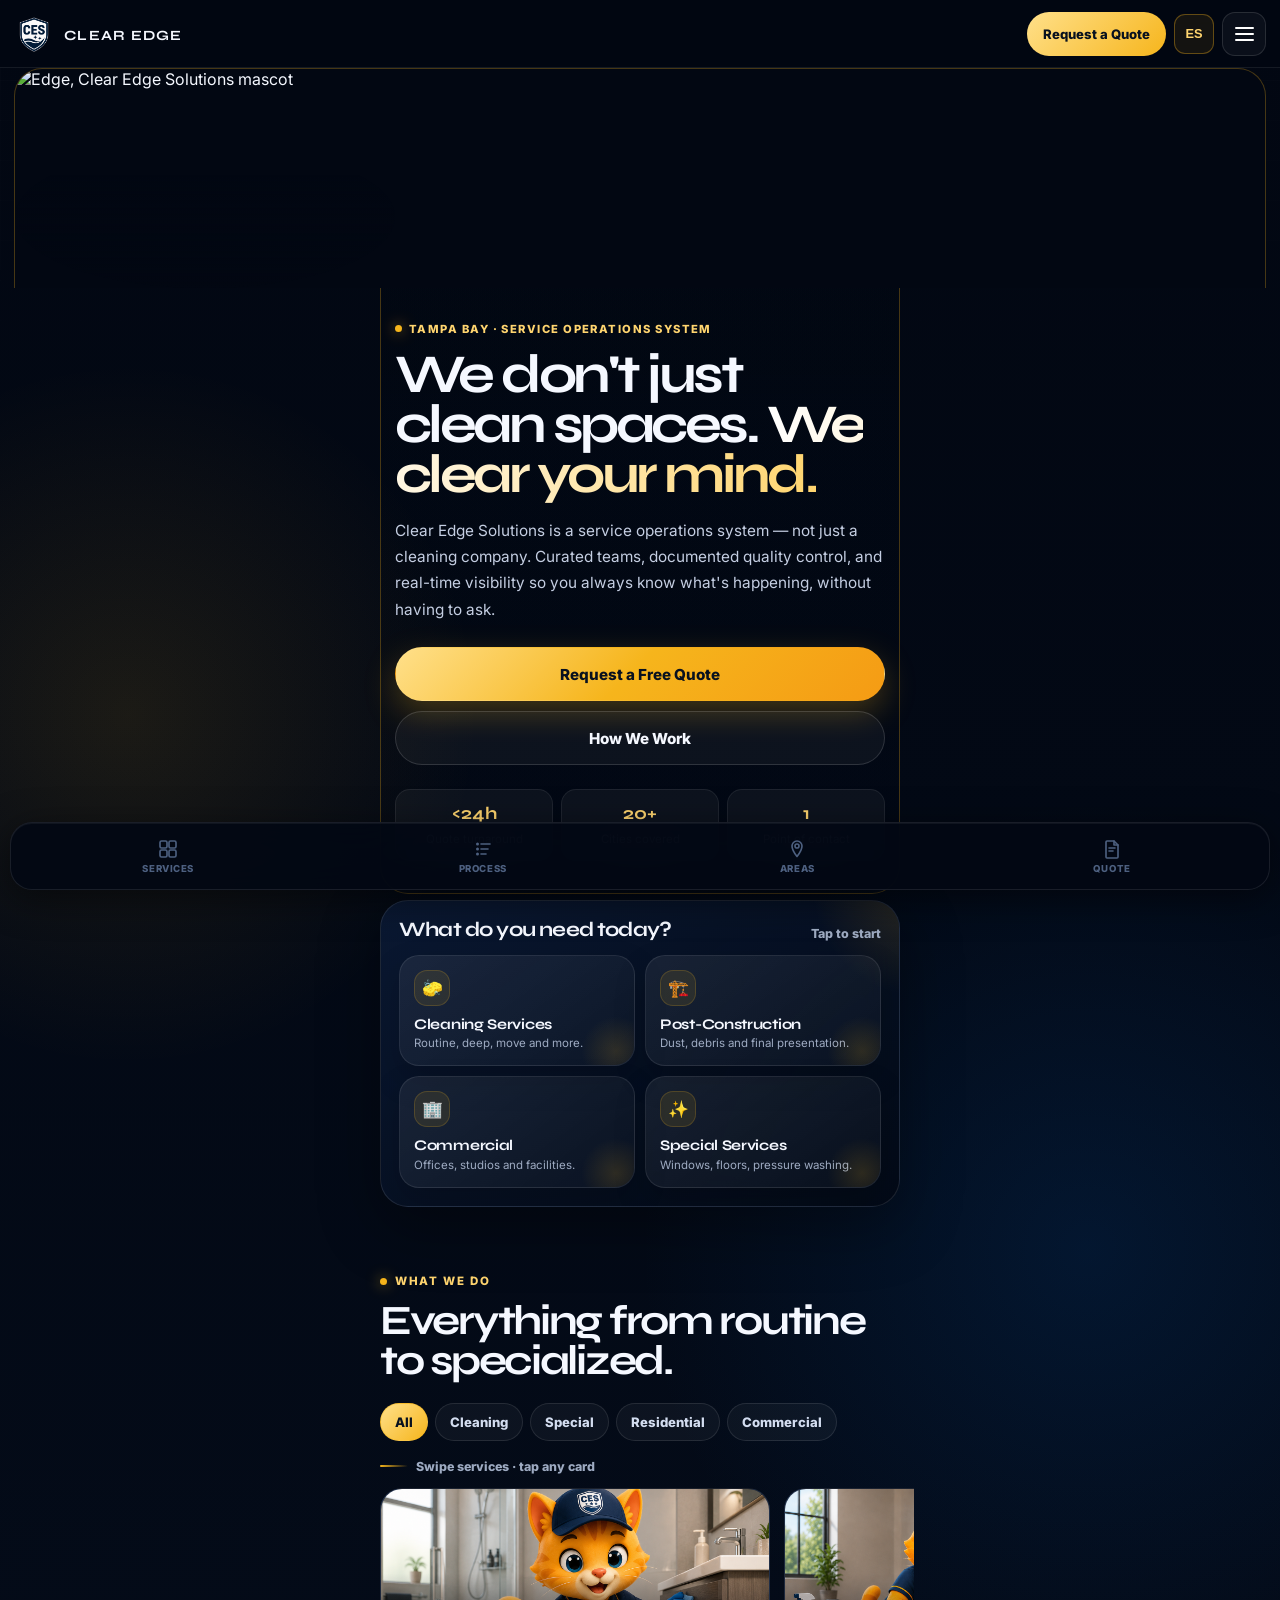
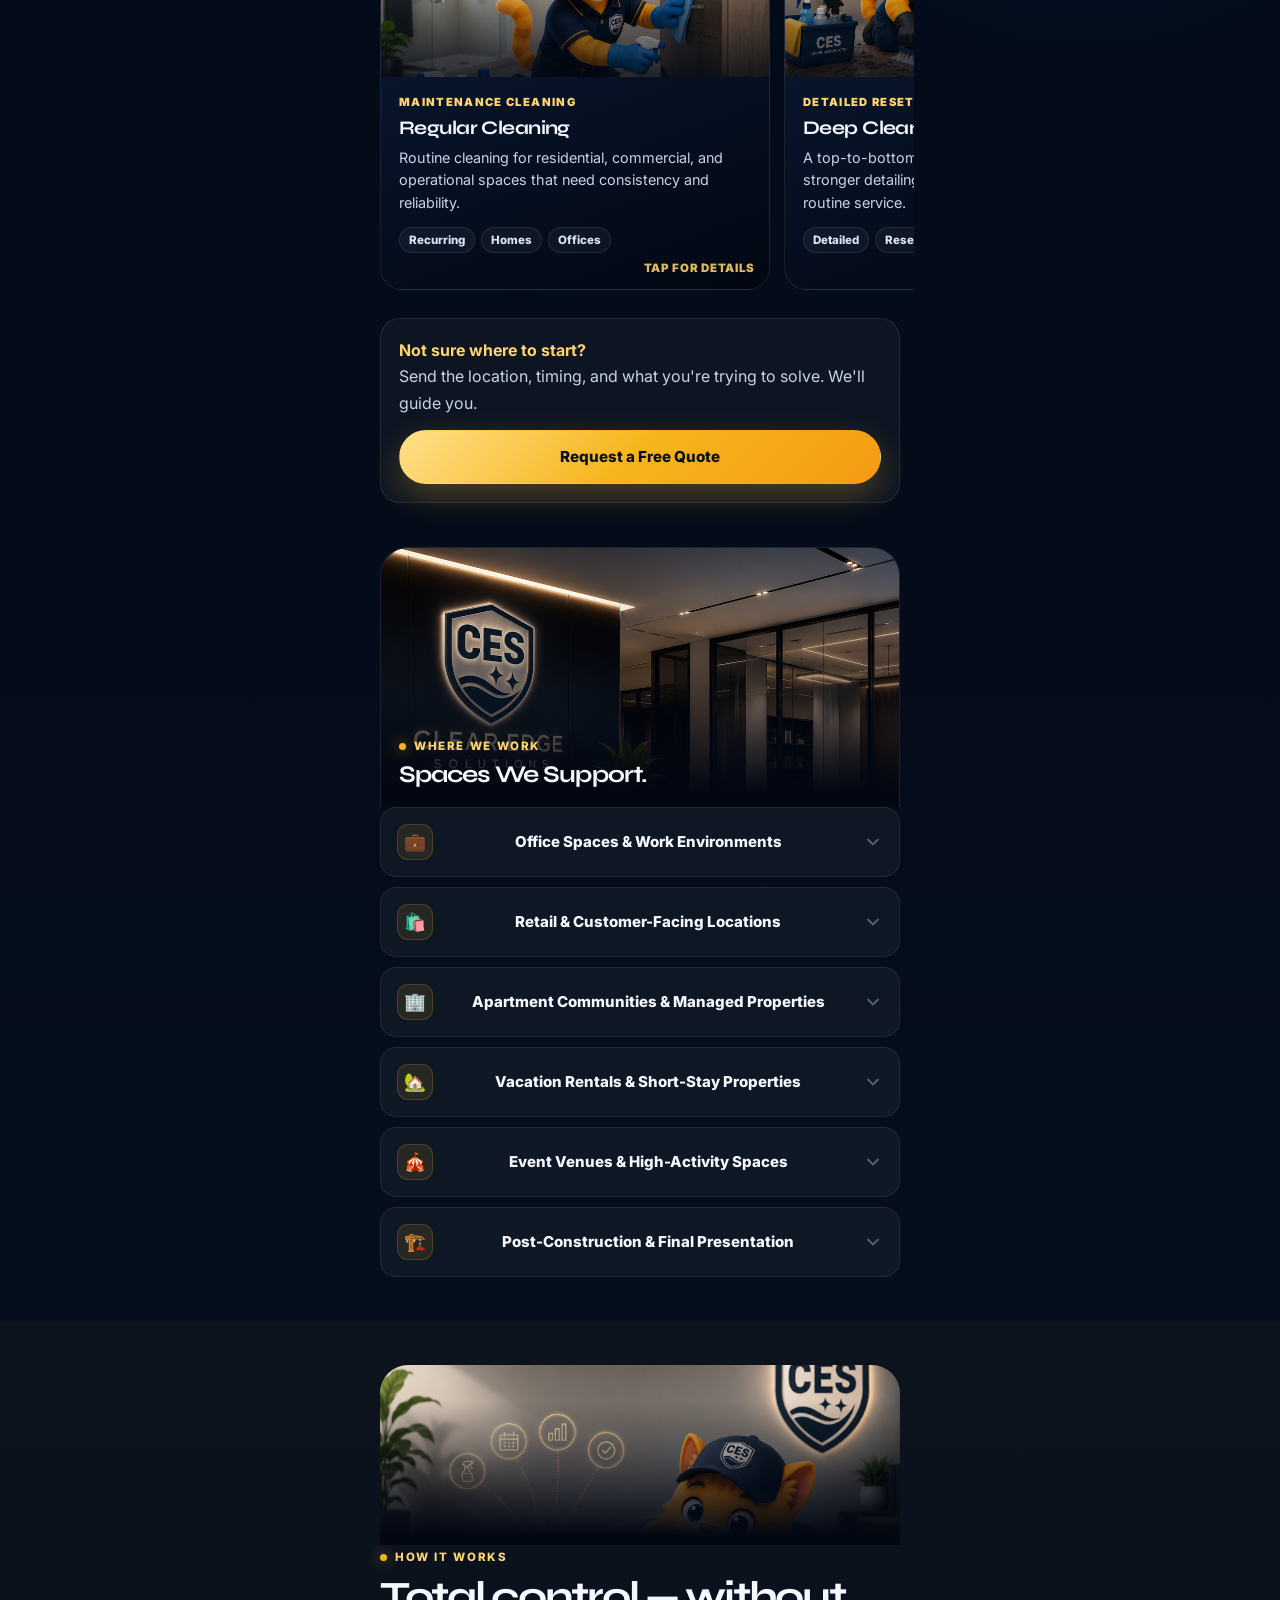
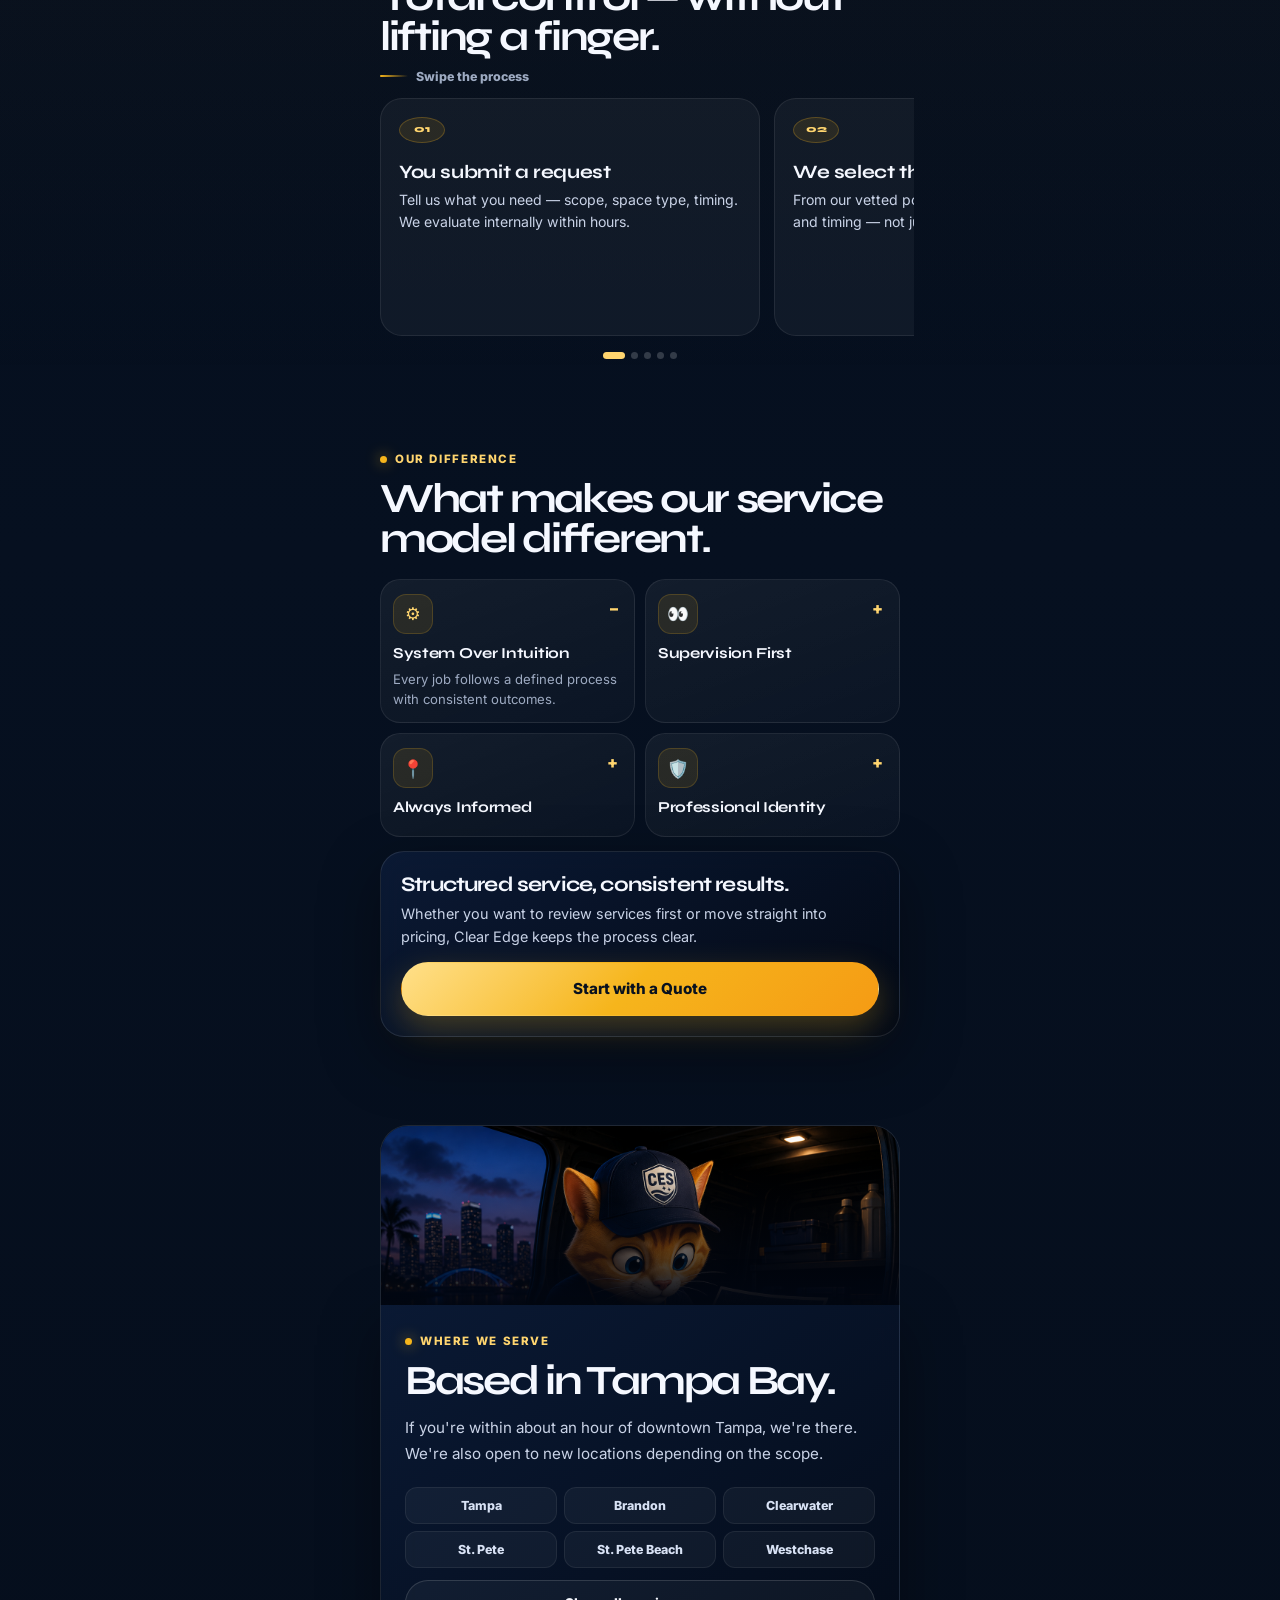
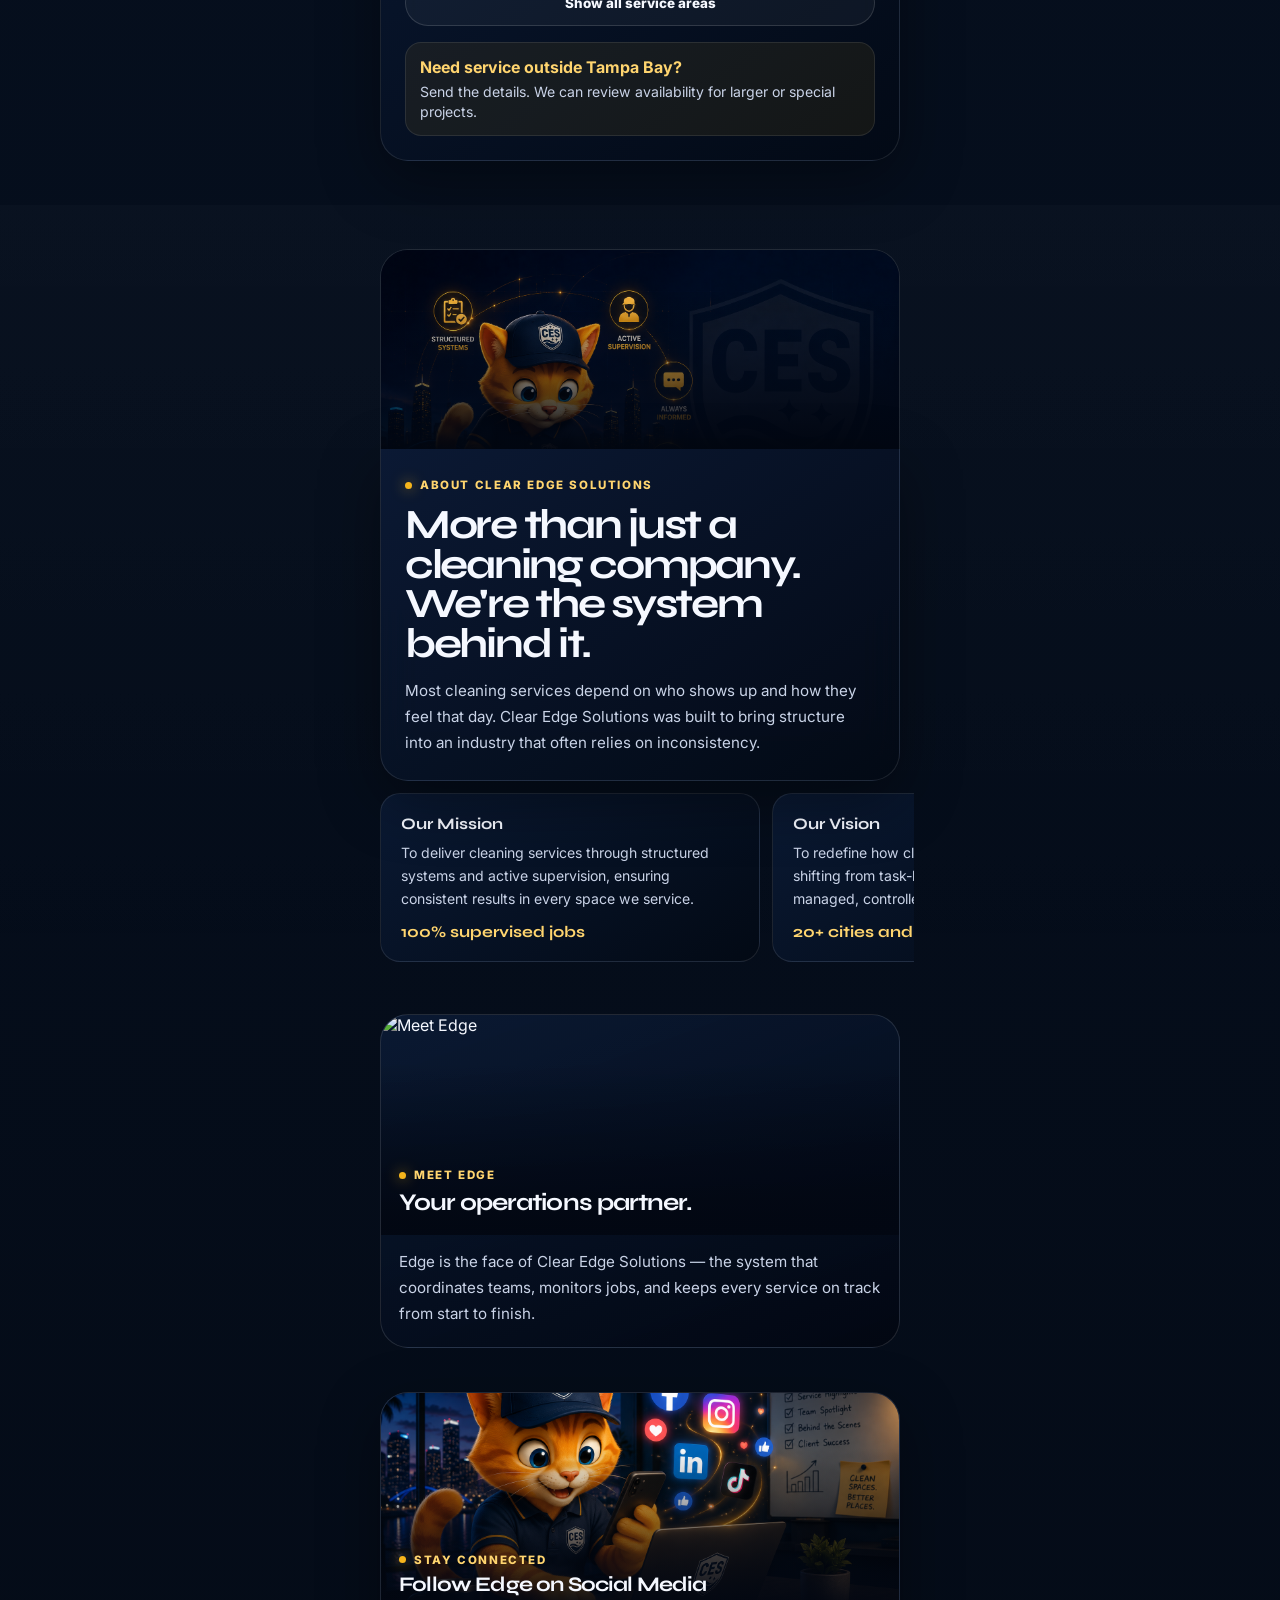
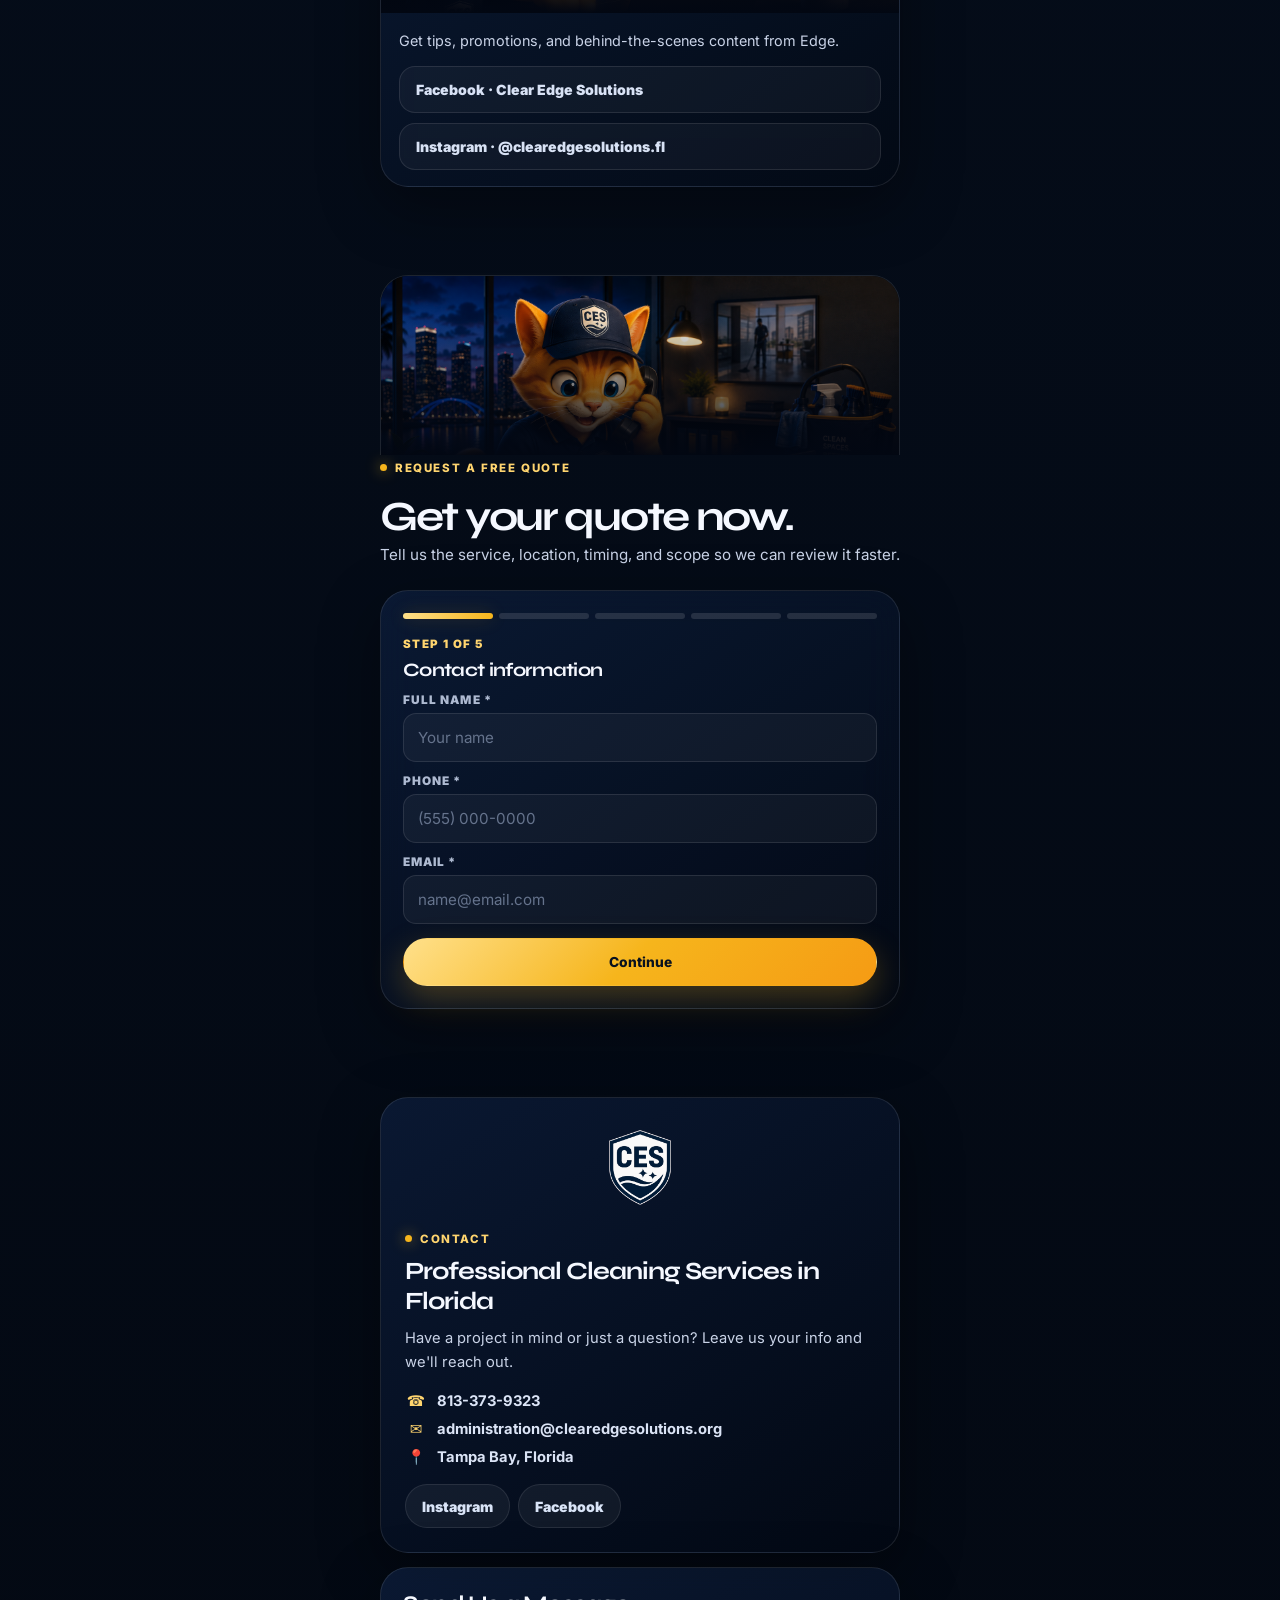
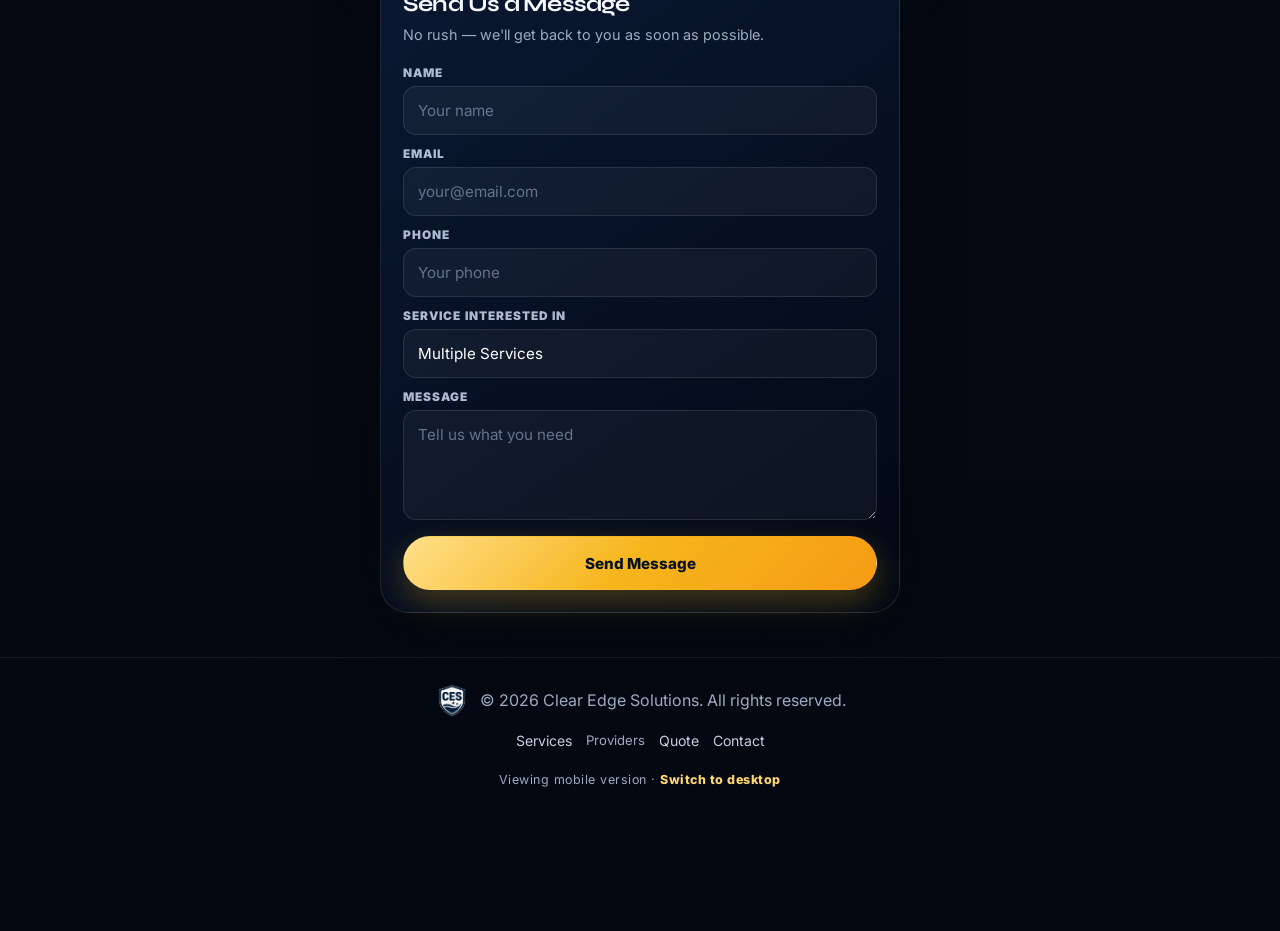
==== commit 1738abfc: "Add files via upload" ====
--- a/mobile.html
+++ b/mobile.html
@@ -514,13 +514,15 @@
       background: linear-gradient(145deg, rgba(12,28,57,.96), rgba(3,9,20,.98));
       border: 1px solid rgba(255,255,255,.12); border-bottom: none;
     }
-    .modal-header { padding: 22px 22px 0; position: relative; }
+    .modal-header { padding: 22px 22px 24px; position: relative; overflow: hidden; min-height: 180px; }
+    .modal-header::after { content: ""; position: absolute; inset: 0; background: linear-gradient(90deg, rgba(2,7,18,.98) 35%, rgba(2,7,18,.72) 62%, rgba(2,7,18,.12) 100%); z-index: 1; pointer-events: none; }
+    .modal-header > * { position: relative; z-index: 2; }
+    .modal-header-bg { position: absolute; top: 0; right: -8%; bottom: 0; width: 82%; height: 100%; object-fit: cover; object-position: center 25%; z-index: 0; display: block; }
     .modal-handle { width: 40px; height: 4px; border-radius: 999px; background: rgba(255,255,255,.2); margin: 0 auto 18px; }
     .modal-header .eyebrow { margin-bottom: 8px; }
-    .modal-header h3 { font-family: Syne, Inter, sans-serif; font-size: 1.7rem; letter-spacing: -.05em; margin: 0 0 10px; }
-    .modal-header p { margin: 0; color: var(--muted-2); line-height: 1.62; font-size: .9rem; }
-    .modal-art { height: 240px; overflow: hidden; margin-top: 16px; background: #09172d; }
-    .modal-art img { width: 100%; height: 100%; object-fit: contain; object-position: center; }
+    .modal-header h3 { font-family: Syne, Inter, sans-serif; font-size: 1.7rem; letter-spacing: -.05em; margin: 0 0 10px; max-width: 68%; }
+    .modal-header p { margin: 0; color: var(--muted-2); line-height: 1.62; font-size: .9rem; max-width: 62%; }
+    .modal-art { display: none; }
     .modal-body { padding: 18px 22px 30px; }
     .modal-box { padding: 16px; border-radius: 18px; border: 1px solid rgba(255,255,255,.09); background: rgba(255,255,255,.04); margin-bottom: 12px; }
     .modal-box h4 { margin: 0 0 10px; font-family: Syne, Inter, sans-serif; font-size: .95rem; }
@@ -767,6 +769,34 @@
     @keyframes heroGlow { from { transform: scale(.9); opacity: .7; } to { transform: scale(1.1); opacity: 1; } }
     @keyframes motionSweep { from { transform: translateX(0) rotate(-12deg); } to { transform: translateX(800px) rotate(-12deg); } }
     @keyframes sparklePulse { 0%,100% { opacity: .2; transform: scale(.65) rotate(0deg); } 50% { opacity: 1; transform: scale(1.1) rotate(20deg); } }
+
+    /* ── Modal steps ── */
+    .modal-section-lbl { font-size: .68rem; font-weight: 900; letter-spacing: .12em; text-transform: uppercase; color: var(--gold-2); margin: 0 0 14px; display: flex; align-items: center; gap: 8px; }
+    .spotlight-pill { font-weight: 500; font-size: .62rem; letter-spacing: .04em; color: var(--muted-2); background: rgba(255,255,255,.06); border: 1px solid rgba(255,255,255,.1); border-radius: 99px; padding: 2px 8px; text-transform: none; }
+    .modal-steps-wrap { padding: 0 22px 8px; }
+    .modal-step { display: flex; gap: 12px; align-items: flex-start; padding: 11px 0; border-bottom: 1px solid rgba(255,255,255,.05); }
+    .modal-step:last-child { border-bottom: none; }
+    .step-num { flex: 0 0 26px; height: 26px; border-radius: 50%; background: rgba(246,181,28,.1); border: 1px solid rgba(246,181,28,.25); display: flex; align-items: center; justify-content: center; color: var(--gold-2); font-size: .62rem; font-weight: 900; line-height: 1; }
+    .step-body strong { display: block; font-size: .88rem; margin-bottom: 2px; }
+    .step-body p { color: var(--muted-2); font-size: .8rem; line-height: 1.5; margin: 0; }
+    .modal-step-img { width: 82px; height: 70px; border-radius: 10px; object-fit: cover; flex-shrink: 0; cursor: zoom-in; }
+    /* ── Photo lightbox ── */
+    .img-lightbox { position: fixed; inset: 0; z-index: 9999; background: rgba(0,0,0,.92); display: flex; align-items: center; justify-content: center; cursor: zoom-out; opacity: 0; pointer-events: none; transition: opacity .2s; }
+    .img-lightbox.open { opacity: 1; pointer-events: auto; }
+    .img-lightbox img { max-width: 92vw; max-height: 85vh; border-radius: 12px; object-fit: contain; box-shadow: 0 8px 40px rgba(0,0,0,.6); }
+
+    /* ── Spotlight / before-after slider ── */
+    .modal-spotlight-wrap { padding: 0 22px 8px; }
+    .compare-wrap { position: relative; height: 215px; border-radius: 14px; overflow: hidden; touch-action: none; user-select: none; background: #09172d; cursor: col-resize; }
+    .compare-img { position: absolute; inset: 0; width: 100%; height: 100%; object-fit: cover; display: block; pointer-events: none; }
+    .compare-before-img { object-position: center 55%; }
+    .compare-after-img { clip-path: inset(0 0 0 50%); object-position: center 30%; }
+    .compare-divider { position: absolute; top: 0; bottom: 0; left: 50%; width: 2px; background: rgba(255,255,255,.9); box-shadow: 0 0 6px rgba(0,0,0,.5); transform: translateX(-50%); pointer-events: none; }
+    .compare-knob { position: absolute; top: 50%; left: 50%; transform: translate(-50%,-50%); width: 34px; height: 34px; border-radius: 50%; background: white; display: flex; align-items: center; justify-content: center; font-size: .75rem; color: #1a1a1a; font-weight: 900; box-shadow: 0 2px 10px rgba(0,0,0,.45); pointer-events: none; }
+    .compare-lbl { position: absolute; bottom: 10px; background: rgba(0,0,0,.55); backdrop-filter: blur(4px); color: white; font-size: .58rem; font-weight: 900; letter-spacing: .1em; text-transform: uppercase; padding: 3px 8px; border-radius: 99px; pointer-events: none; }
+    .clbl-before { left: 10px; }
+    .clbl-after { right: 10px; }
+    .compare-range { position: absolute; inset: 0; width: 100%; height: 100%; opacity: 0; cursor: col-resize; margin: 0; -webkit-appearance: none; appearance: none; }
   </style>
 </head>
 <body>
@@ -806,7 +836,7 @@
     <!-- HERO -->
     <section class="hero" id="home">
       <div class="hero-stage hero-stage--img" aria-label="Edge mascot hero">
-        <img class="hero-full-img" src="assets/hero-edge-web.png" alt="Edge, Clear Edge Solutions mascot" onerror="this.onerror=null;this.src='assets/edge-base.png';this.style.objectFit='contain';this.style.objectPosition='center bottom'">
+        <img class="hero-full-img" src="assets/edge/hero-edge-web.png" alt="Edge, Clear Edge Solutions mascot" onerror="this.onerror=null;this.src='assets/edge/edge-base.png';this.style.objectFit='contain';this.style.objectPosition='center bottom'">
       </div>
       <div class="container">
         <div class="hero-copy">
@@ -1122,7 +1152,7 @@
       <div class="container">
         <div style="border:1px solid rgba(255,255,255,.12);border-radius:var(--radius-xl);overflow:hidden;background:linear-gradient(160deg,rgba(13,31,61,.7),rgba(2,7,18,.98));">
           <div style="width:100%;height:220px;position:relative;">
-            <img src="assets/section-edge.png" alt="Meet Edge" style="width:100%;height:100%;object-fit:cover;object-position:center top;display:block;">
+            <img src="assets/edge/section-edge.png" alt="Meet Edge" style="width:100%;height:100%;object-fit:cover;object-position:center top;display:block;">
             <div style="position:absolute;inset:0;background:linear-gradient(180deg,transparent 22%,rgba(2,7,18,.96) 95%);"></div>
             <div style="position:absolute;bottom:18px;left:18px;right:18px;">
               <div class="eyebrow" data-i18n="eyebrow.edge" style="margin-bottom:6px;">Meet Edge</div>
@@ -1358,10 +1388,16 @@
     </a>
   </nav>
 
+  <!-- Photo lightbox -->
+  <div class="img-lightbox" id="imgLightbox" role="dialog" aria-modal="true" aria-label="Photo enlarged view">
+    <img id="lightboxImg" src="" alt="">
+  </div>
+
   <!-- Service modal (bottom-sheet) -->
   <div class="modal-backdrop" id="serviceModal" aria-hidden="true">
     <div class="service-modal surface" role="dialog" aria-modal="true" aria-labelledby="modalTitle">
       <div class="modal-header">
+        <img class="modal-header-bg" id="modalHeaderImg" src="" alt="">
         <div class="modal-handle"></div>
         <div class="modal-close-bar">
           <button class="btn btn-secondary" style="min-height:40px;padding:0 14px;font-size:.82rem;" id="modalClose" type="button">Close ×</button>
@@ -1370,9 +1406,27 @@
         <h3 id="modalTitle">Service</h3>
         <p id="modalDesc"></p>
       </div>
-      <div class="modal-art"><img id="modalImg" src="assets/edge-base.png" alt=""></div>
+      <div class="modal-art"><img id="modalImg" src="assets/edge/edge-base.png" alt=""></div>
       <div class="modal-body">
         <div class="modal-box"><h4>Common Fit</h4><ul id="modalPoints"></ul></div>
+        <!-- Before / After spotlight -->
+        <div class="modal-spotlight-wrap" id="modalSpotlightWrap" hidden>
+          <h4 class="modal-section-lbl">Project Spotlight <span class="spotlight-pill">Before → After</span></h4>
+          <div class="compare-wrap" id="modalCompare">
+            <img class="compare-img compare-before-img" id="spotBefore" src="" alt="Before">
+            <img class="compare-img compare-after-img" id="spotAfter" src="" alt="After">
+            <span class="compare-lbl clbl-before">BEFORE</span>
+            <span class="compare-lbl clbl-after">AFTER</span>
+            <div class="compare-divider" id="cmpDivider"></div>
+            <div class="compare-knob" id="cmpKnob">↔</div>
+            <input class="compare-range" id="cmpRange" type="range" min="0" max="100" value="50" aria-label="Before and after comparison">
+          </div>
+        </div>
+        <!-- How It Works steps -->
+        <div class="modal-steps-wrap" id="modalStepsWrap" hidden>
+          <h4 class="modal-section-lbl">How It Works</h4>
+          <div id="modalSteps"></div>
+        </div>
         <div class="modal-box"><h4 id="modalSideTitle">Service focus</h4><p id="modalSideCopy"></p></div>
         <div class="modal-actions">
           <a class="btn btn-primary btn-full" href="#quote" id="modalQuote">Request a Free Quote</a>
@@ -1420,18 +1474,18 @@
 
     // Service modal
     const serviceDetails = {
-      "regular-cleaning":{"img":"svc-regular-cleaning.png","kicker":"Maintenance Cleaning","title":"Regular Cleaning","desc":"Routine cleaning for residential, commercial, and operational spaces that need consistency, reliability, and clean presentation.","side":"Consistent upkeep, professionally managed","points":["Recurring or routine service scheduling","Residential and commercial environments","Structured workflow and clear expectations","Best for ongoing maintenance and presentation","Flexible around operating hours","Strong fit for managed repeat service"]},
-      "deep-cleaning":{"img":"svc-deep-cleaning.png","kicker":"Detailed Reset","title":"Deep Cleaning","desc":"A top-to-bottom reset for spaces that need stronger detailing, more attention, and a higher standard than routine service.","side":"A stronger reset for your space","points":["Detailed attention to neglected areas","Ideal before recurring service begins","Great for seasonal resets and turnovers","Helps restore a cleaner baseline","Focused on buildup, edges, and touch zones","Designed for a stronger overall reset"]},
-      "post-construction-cleaning":{"img":"svc-post-construction.png","kicker":"Project Cleaning","title":"Post-Construction Cleaning","desc":"Dust, residue, debris, and final presentation support for projects that need to be finished clean and handed off correctly.","side":"Project-ready final presentation","points":["Dust, debris, and residue removal","Careful work around newly finished surfaces","Suitable for remodels and buildouts","Prepared for handoff or occupancy","Final presentation before client walkthroughs","Built for detail after active work is complete"]},
-      "move-in-move-out-cleaning":{"img":"svc-move-cleaning.png","kicker":"Turnover Ready","title":"Move-In / Move-Out Cleaning","desc":"Cleaning for a property before move-in, after move-out, or before a final walkthrough.","side":"Ready for the next occupant","points":["Prepares spaces for new occupants","Thorough top-to-bottom cleaning","Covers appliances, floors, and fixtures","Suitable for residential and commercial","Supports leasing and property management","Aligns with move-out inspection standards"]},
-      "commercial-cleaning":{"img":"svc-commercial-cleaning.png","kicker":"Business Spaces","title":"Commercial Cleaning","desc":"Professional upkeep for offices, facilities, studios, academies, showrooms, lobbies, and client-facing spaces.","side":"Structured around your schedule","points":["Offices and co-working spaces","Retail and customer-facing environments","Studios and academies","Scheduled around your business hours","Covers common areas, restrooms, and entrances","Consistent service regardless of team"]},
-      "event-cleaning":{"img":"svc-event-cleaning.png","kicker":"Event Support","title":"Event Cleaning","desc":"Pre-event, during-event, and post-event cleaning support for venues and high-activity spaces.","side":"Timed around your event schedule","points":["Pre-event reset and preparation","Porter support during the event","Restroom monitoring and upkeep","Post-event cleanup and reset","Trash removal and area restoration","Fast and structured turnaround"]},
-      "pressure-washing":{"img":"svc-pressure-washing.png","kicker":"Exterior Care","title":"Pressure Washing","desc":"Exterior surface cleaning for entries, sidewalks, facades, driveways, patios, and other high-visibility areas.","side":"Curb appeal on demand","points":["Driveways and parking areas","Building facades and entries","Patios, decks, and pool areas","Sidewalks and walkways","Stain and buildup removal","Improves curb appeal fast"]},
-      "window-cleaning":{"img":"svc-window-cleaning.png","kicker":"Clear Finish","title":"Window Cleaning","desc":"Interior and exterior window care for spaces where clarity, polish, and detail make a visible difference.","side":"Streak-free results every time","points":["Interior and exterior service","Residential and commercial","Screens, frames, and sills","Hard water stain removal","Safe multi-story options","Works alongside deep and move cleans"]},
-      "floor-waxing-stripping":{"img":"svc-floor-waxing.png","kicker":"Floor Care","title":"Floor Waxing & Stripping","desc":"Floor restoration support that removes worn finish and rebuilds a cleaner, more durable, professional-looking surface.","side":"Restore the floor's original finish","points":["Strip old wax and buildup","Apply fresh protective finish","Best for hard commercial floors","Improves durability and shine","Available as part of deep clean","Can be scheduled during off-hours"]},
-      "move-in-out-assistance":{"img":"svc-move-cleaning.png","kicker":"Moving Support","title":"Move In / Move Out Assistance","desc":"Moving support beyond cleaning, including transition tasks, organization, setup help, and practical property readiness.","side":"Support beyond just cleaning","points":["Transition task coordination","Basic organization and staging","Property readiness checklist","Furniture arrangement support","Clear communication throughout","Flexible scope based on needs"]},
-      "handyman-services":{"img":"edge-desk.png","kicker":"Practical Support","title":"Handyman Services","desc":"Light repairs, installations, adjustments, and practical maintenance support to keep properties functional and presentation-ready.","side":"Practical support on demand","points":["Light repair and maintenance","Fixture installation","Door and hardware adjustments","Property punch list support","Coordinated with cleaning scope","Fast turnaround for urgent needs"]},
-      "consulting":{"img":"svc-consulting.png","kicker":"Operations","title":"Consulting","desc":"Operational guidance for cleaning scope, workflow design, service planning, and practical systems that improve consistency.","side":"Strategic cleaning operations support","points":["Cleaning scope and workflow design","Service planning and documentation","Systems for repeatable results","Suitable for property managers","Helps reduce cost and confusion","Available as one-time or ongoing"]}
+      "regular-cleaning":{"img":"svc-regular-cleaning.png","kicker":"Maintenance Cleaning","title":"Regular Cleaning","desc":"Routine cleaning for residential, commercial, and operational spaces that need consistency, reliability, and clean presentation.","side":"Consistent upkeep, professionally managed","points":["Recurring or routine service scheduling","Residential and commercial environments","Structured workflow and clear expectations","Best for ongoing maintenance and presentation","Flexible around operating hours","Strong fit for managed repeat service"],"steps":[{"num":"01","title":"Area prep","text":"Furniture noted, fragile items secured, and access confirmed before work begins."},{"num":"02","title":"Top-down dusting","text":"Surfaces, fixtures, and vents cleared before any floor work starts."},{"num":"03","title":"Surface wipe-down","text":"Counters, handles, sills, and high-touch zones cleaned and disinfected."},{"num":"04","title":"Floor care","text":"Vacuum and/or mop applied based on floor surface type."},{"num":"05","title":"Final walk-through","text":"Complete check to confirm all areas are covered before departure."}]},
+      "deep-cleaning":{"img":"svc-deep-cleaning.png","kicker":"Detailed Reset","title":"Deep Cleaning","desc":"A top-to-bottom reset for spaces that need stronger detailing, more attention, and a higher standard than routine service.","side":"A stronger reset for your space","points":["Detailed attention to neglected areas","Ideal before recurring service begins","Great for seasonal resets and turnovers","Helps restore a cleaner baseline","Focused on buildup, edges, and touch zones","Designed for a stronger overall reset"],"steps":[{"num":"01","title":"Assessment","text":"High-buildup areas identified and prioritized before work begins."},{"num":"02","title":"Detail surfaces","text":"Hard-to-reach areas, edges, grout, and fixtures addressed individually."},{"num":"03","title":"Appliance deep clean","text":"Interior and exterior of all appliances cleaned and degreased."},{"num":"04","title":"Full room reset","text":"All surfaces, vents, baseboards, and corners addressed top-to-bottom."},{"num":"05","title":"Quality review","text":"Thorough final check across every area before the team departs."}]},
+      "post-construction-cleaning":{"img":"svc-post-construction.png","kicker":"Project Cleaning","title":"Post-Construction Cleaning","desc":"Dust, residue, debris, and final presentation support for projects that need to be finished clean and handed off correctly.","side":"Project-ready final presentation","points":["Dust, debris, and residue removal","Careful work around newly finished surfaces","Suitable for remodels and buildouts","Prepared for handoff or occupancy","Final presentation before client walkthroughs","Built for detail after active work is complete"],"steps":[{"num":"01","img":"post-construction/pc-step-1.jpg","imgPos":"center 55%","title":"Debris & material removal","text":"Loose construction materials cleared before detailed cleaning begins."},{"num":"02","img":"post-construction/pc-before-1.jpg","imgPos":"center 62%","title":"Surface detailing","text":"Careful work around newly finished surfaces and fixtures."},{"num":"03","img":"post-construction/pc-step-2.jpg","imgPos":"center 22%","title":"Initial wash-down","text":"Surfaces rinsed to loosen residue and construction dust."},{"num":"04","img":"post-construction/pc-step-3.jpg","imgPos":"center 42%","title":"Machine scrubbing","text":"Floor equipment used to remove embedded buildup and marks."},{"num":"05","img":"post-construction/pc-after11.jpg","imgPos":"center 40%","title":"Final presentation","text":"Space left clean, polished, and ready for client walkthrough."}],"spotlight":{"before":"post-construction/pc-before-1.jpg","after":"post-construction/pc-after11.jpg","label":"Commercial buildout — Tampa Bay"}},
+      "move-in-move-out-cleaning":{"img":"svc-move-cleaning.png","kicker":"Turnover Ready","title":"Move-In / Move-Out Cleaning","desc":"Cleaning for a property before move-in, after move-out, or before a final walkthrough.","side":"Ready for the next occupant","points":["Prepares spaces for new occupants","Thorough top-to-bottom cleaning","Covers appliances, floors, and fixtures","Suitable for residential and commercial","Supports leasing and property management","Aligns with move-out inspection standards"],"steps":[{"num":"01","title":"Property walk-through","text":"Initial assessment of condition and scope confirmed on arrival."},{"num":"02","title":"Room-by-room cleaning","text":"Every vacant room cleaned top-to-bottom in sequence."},{"num":"03","title":"Fixtures & appliances","text":"Interior and exterior of all appliances and fixtures addressed."},{"num":"04","title":"Final touch-up","text":"All surfaces polished and inspection-ready."},{"num":"05","title":"Documented handoff","text":"Checklist completed and space confirmed ready for walkthrough."}]},
+      "commercial-cleaning":{"img":"svc-commercial-cleaning.png","kicker":"Business Spaces","title":"Commercial Cleaning","desc":"Professional upkeep for offices, facilities, studios, academies, showrooms, lobbies, and client-facing spaces.","side":"Structured around your schedule","points":["Offices and co-working spaces","Retail and customer-facing environments","Studios and academies","Scheduled around your business hours","Covers common areas, restrooms, and entrances","Consistent service regardless of team"],"steps":[{"num":"01","title":"Entry & lobby first","text":"High-traffic and first-impression areas addressed at the start."},{"num":"02","title":"Common areas","text":"Break rooms, hallways, and shared spaces cleaned per protocol."},{"num":"03","title":"Restroom service","text":"Full disinfection, restocking, and inspection of all restrooms."},{"num":"04","title":"Workspace cleaning","text":"Desks, floors, and surfaces cleaned based on agreed scope."},{"num":"05","title":"Departure check","text":"Final walk-through confirming all areas completed before leaving."}]},
+      "event-cleaning":{"img":"svc-event-cleaning.png","kicker":"Event Support","title":"Event Cleaning","desc":"Pre-event, during-event, and post-event cleaning support for venues and high-activity spaces.","side":"Timed around your event schedule","points":["Pre-event reset and preparation","Porter support during the event","Restroom monitoring and upkeep","Post-event cleanup and reset","Trash removal and area restoration","Fast and structured turnaround"],"steps":[{"num":"01","title":"Pre-event setup","text":"Venue prepared and presentation-ready before guests arrive."},{"num":"02","title":"Active porter support","text":"Continuous cleaning and monitoring during the event."},{"num":"03","title":"Restroom monitoring","text":"Frequent checks, replenishment, and upkeep throughout."},{"num":"04","title":"Post-event cleanup","text":"Full reset of the venue immediately after the event concludes."},{"num":"05","title":"Area restore","text":"Venue returned to original condition with all items accounted for."}]},
+      "pressure-washing":{"img":"svc-pressure-washing.png","kicker":"Exterior Care","title":"Pressure Washing","desc":"Exterior surface cleaning for entries, sidewalks, facades, driveways, patios, and other high-visibility areas.","side":"Curb appeal on demand","points":["Driveways and parking areas","Building facades and entries","Patios, decks, and pool areas","Sidewalks and walkways","Stain and buildup removal","Improves curb appeal fast"],"steps":[{"num":"01","title":"Area prep","text":"Furniture and obstacles cleared from all target surfaces."},{"num":"02","title":"Pre-soak","text":"Cleaning solution applied to loosen built-up grime and stains."},{"num":"03","title":"Pressure wash","text":"High-pressure water applied at the correct angle and safe distance."},{"num":"04","title":"Rinse","text":"Full rinse removes loosened debris and residual cleaning solution."},{"num":"05","title":"Final review","text":"Visual check for missed spots and touch-up before departure."}]},
+      "window-cleaning":{"img":"svc-window-cleaning.png","kicker":"Clear Finish","title":"Window Cleaning","desc":"Interior and exterior window care for spaces where clarity, polish, and detail make a visible difference.","side":"Streak-free results every time","points":["Interior and exterior service","Residential and commercial","Screens, frames, and sills","Hard water stain removal","Safe multi-story options","Works alongside deep and move cleans"],"steps":[{"num":"01","title":"Frame & sill prep","text":"Frames, sills, and screens cleared and wiped before glass work."},{"num":"02","title":"Interior glass","text":"Inside surfaces cleaned streak-free with professional solution."},{"num":"03","title":"Exterior glass","text":"Outside surfaces cleaned including hard-to-reach panes."},{"num":"04","title":"Detail edges","text":"Corners, seals, and frames finished by hand for a complete result."},{"num":"05","title":"Final inspection","text":"All glass reviewed for streaks or missed areas before departure."}]},
+      "floor-waxing-stripping":{"img":"svc-floor-waxing.png","kicker":"Floor Care","title":"Floor Waxing & Stripping","desc":"Floor restoration support that removes worn finish and rebuilds a cleaner, more durable, professional-looking surface.","side":"Restore the floor's original finish","points":["Strip old wax and buildup","Apply fresh protective finish","Best for hard commercial floors","Improves durability and shine","Available as part of deep clean","Can be scheduled during off-hours"],"steps":[{"num":"01","title":"Strip old finish","text":"Chemical applied and machine used to remove all existing wax layers."},{"num":"02","title":"Neutralize floor","text":"Surface cleaned to remove all residue from the stripping process."},{"num":"03","title":"First wax coat","text":"Base coat applied evenly and allowed to fully cure."},{"num":"04","title":"Build-up coats","text":"2–3 additional coats applied for durability and consistent shine."},{"num":"05","title":"Buff & review","text":"Final buff and visual inspection before floor is returned to service."}]},
+      "move-in-out-assistance":{"img":"svc-move-cleaning.png","kicker":"Moving Support","title":"Move In / Move Out Assistance","desc":"Moving support beyond cleaning, including transition tasks, organization, setup help, and practical property readiness.","side":"Support beyond just cleaning","points":["Transition task coordination","Basic organization and staging","Property readiness checklist","Furniture arrangement support","Clear communication throughout","Flexible scope based on needs"],"steps":[{"num":"01","title":"Scope review","text":"Tasks and priorities confirmed with the client before work starts."},{"num":"02","title":"Item coordination","text":"Belongings organized and staged per the agreed plan."},{"num":"03","title":"Space prep","text":"Target areas cleared, cleaned, and made ready for transition."},{"num":"04","title":"Setup & placement","text":"Furniture and items arranged according to client direction."},{"num":"05","title":"Final confirm","text":"Walk-through with client to confirm everything is in order."}]},
+      "handyman-services":{"img":"edge-desk.png","kicker":"Practical Support","title":"Handyman Services","desc":"Light repairs, installations, adjustments, and practical maintenance support to keep properties functional and presentation-ready.","side":"Practical support on demand","points":["Light repair and maintenance","Fixture installation","Door and hardware adjustments","Property punch list support","Coordinated with cleaning scope","Fast turnaround for urgent needs"],"steps":[{"num":"01","title":"Punch list review","text":"All tasks listed, scoped, and confirmed before work begins."},{"num":"02","title":"Materials check","text":"Required items confirmed on-site or sourced in advance."},{"num":"03","title":"Task execution","text":"Each item addressed in order of priority and access."},{"num":"04","title":"Quality check","text":"Completed work reviewed against the original punch list."},{"num":"05","title":"Site tidy & handoff","text":"Work area cleaned and client confirms all items resolved."}]},
+      "consulting":{"img":"svc-consulting.png","kicker":"Operations","title":"Consulting","desc":"Operational guidance for cleaning scope, workflow design, service planning, and practical systems that improve consistency.","side":"Strategic cleaning operations support","points":["Cleaning scope and workflow design","Service planning and documentation","Systems for repeatable results","Suitable for property managers","Helps reduce cost and confusion","Available as one-time or ongoing"],"steps":[{"num":"01","title":"Discovery call","text":"Current workflows, pain points, and service goals discussed."},{"num":"02","title":"Site assessment","text":"Property or operation reviewed in person where applicable."},{"num":"03","title":"Scope definition","text":"Cleaning needs and service structure outlined in detail."},{"num":"04","title":"Recommendation report","text":"Written summary with clear, actionable next steps provided."},{"num":"05","title":"Follow-up support","text":"Implementation guidance and clarification provided as needed."}]}
     };
     const modal = document.getElementById('serviceModal');
     const closeModal = () => { modal.classList.remove('open'); modal.setAttribute('aria-hidden','true'); };
@@ -1441,9 +1495,30 @@
       document.getElementById('modalTitle').textContent = d.title;
       document.getElementById('modalDesc').textContent = d.desc;
       document.getElementById('modalImg').src = 'assets/' + d.img;
+      const headerImg = document.getElementById('modalHeaderImg');
+      if (headerImg) headerImg.src = 'assets/' + d.img;
       document.getElementById('modalSideTitle').textContent = d.side || 'Service focus';
       document.getElementById('modalSideCopy').textContent = 'Available across our Florida coverage areas. Can be adapted to different property types depending on scope, access, and scheduling.';
       document.getElementById('modalPoints').innerHTML = (d.points||[]).map(p=>'<li>'+p+'</li>').join('');
+      // Steps
+      const stepsWrap = document.getElementById('modalStepsWrap');
+      const stepsEl = document.getElementById('modalSteps');
+      if (d.steps && d.steps.length) {
+        stepsEl.innerHTML = d.steps.map(s =>
+          '<div class="modal-step">' +
+          (s.img ? '<img class="modal-step-img" src="assets/'+s.img+'" alt="" style="object-position:'+(s.imgPos||'center center')+'" onerror="this.style.display=\'none\'">' : '<div class="step-num">'+s.num+'</div>') +
+          '<div class="step-body"><strong>'+s.title+'</strong><p>'+s.text+'</p></div></div>'
+        ).join('');
+        stepsWrap.hidden = false;
+      } else { stepsWrap.hidden = true; }
+      // Spotlight
+      const spotWrap = document.getElementById('modalSpotlightWrap');
+      if (d.spotlight) {
+        document.getElementById('spotBefore').src = 'assets/' + d.spotlight.before;
+        document.getElementById('spotAfter').src = 'assets/' + d.spotlight.after;
+        spotWrap.hidden = false;
+        updateCompare(50);
+      } else { spotWrap.hidden = true; }
       modal.classList.add('open'); modal.setAttribute('aria-hidden','false');
       modal.querySelector('.service-modal').scrollTop = 0;
     }
@@ -1453,6 +1528,18 @@
     document.getElementById('modalQuote')?.addEventListener('click', closeModal);
     modal?.addEventListener('click', e => { if (e.target === modal) closeModal(); });
     window.addEventListener('keydown', e => { if (e.key==='Escape') closeModal(); });
+
+    // Photo lightbox
+    const lightbox = document.getElementById('imgLightbox');
+    const lightboxImg = document.getElementById('lightboxImg');
+    const openLightbox = src => { lightboxImg.src = src; lightbox.classList.add('open'); };
+    const closeLightbox = () => { lightbox.classList.remove('open'); lightboxImg.src = ''; };
+    document.getElementById('modalSteps')?.addEventListener('click', e => {
+      const img = e.target.closest('.modal-step-img');
+      if (img) openLightbox(img.src);
+    });
+    lightbox?.addEventListener('click', closeLightbox);
+    window.addEventListener('keydown', e => { if (e.key === 'Escape') closeLightbox(); });
 
     // i18n
     const i18n = {
@@ -1910,6 +1997,36 @@
         }
       });
     }, { passive: true });
+
+    // ── Before/after compare slider ──
+    function updateCompare(pct) {
+      pct = Math.max(0, Math.min(100, pct));
+      const after = document.getElementById('spotAfter');
+      const div   = document.getElementById('cmpDivider');
+      const knob  = document.getElementById('cmpKnob');
+      const range = document.getElementById('cmpRange');
+      if (after) after.style.clipPath = 'inset(0 0 0 ' + pct + '%)';
+      if (div)   div.style.left  = pct + '%';
+      if (knob)  knob.style.left = pct + '%';
+      if (range) range.value = pct;
+    }
+    (function() {
+      const wrap  = document.getElementById('modalCompare');
+      const range = document.getElementById('cmpRange');
+      if (!wrap) return;
+      function pctFromEvent(e) {
+        var rect = wrap.getBoundingClientRect();
+        var x = e.touches ? e.touches[0].clientX : e.clientX;
+        return (x - rect.left) / rect.width * 100;
+      }
+      if (range) range.addEventListener('input', function() { updateCompare(+range.value); });
+      var dragging = false;
+      wrap.addEventListener('mousedown',  function(e) { dragging = true; updateCompare(pctFromEvent(e)); });
+      window.addEventListener('mousemove', function(e) { if (dragging) updateCompare(pctFromEvent(e)); });
+      window.addEventListener('mouseup',   function()  { dragging = false; });
+      wrap.addEventListener('touchstart', function(e) { e.preventDefault(); updateCompare(pctFromEvent(e)); }, {passive:false});
+      wrap.addEventListener('touchmove',  function(e) { e.preventDefault(); updateCompare(pctFromEvent(e)); }, {passive:false});
+    })();
   </script>
 </body>
 </html>
